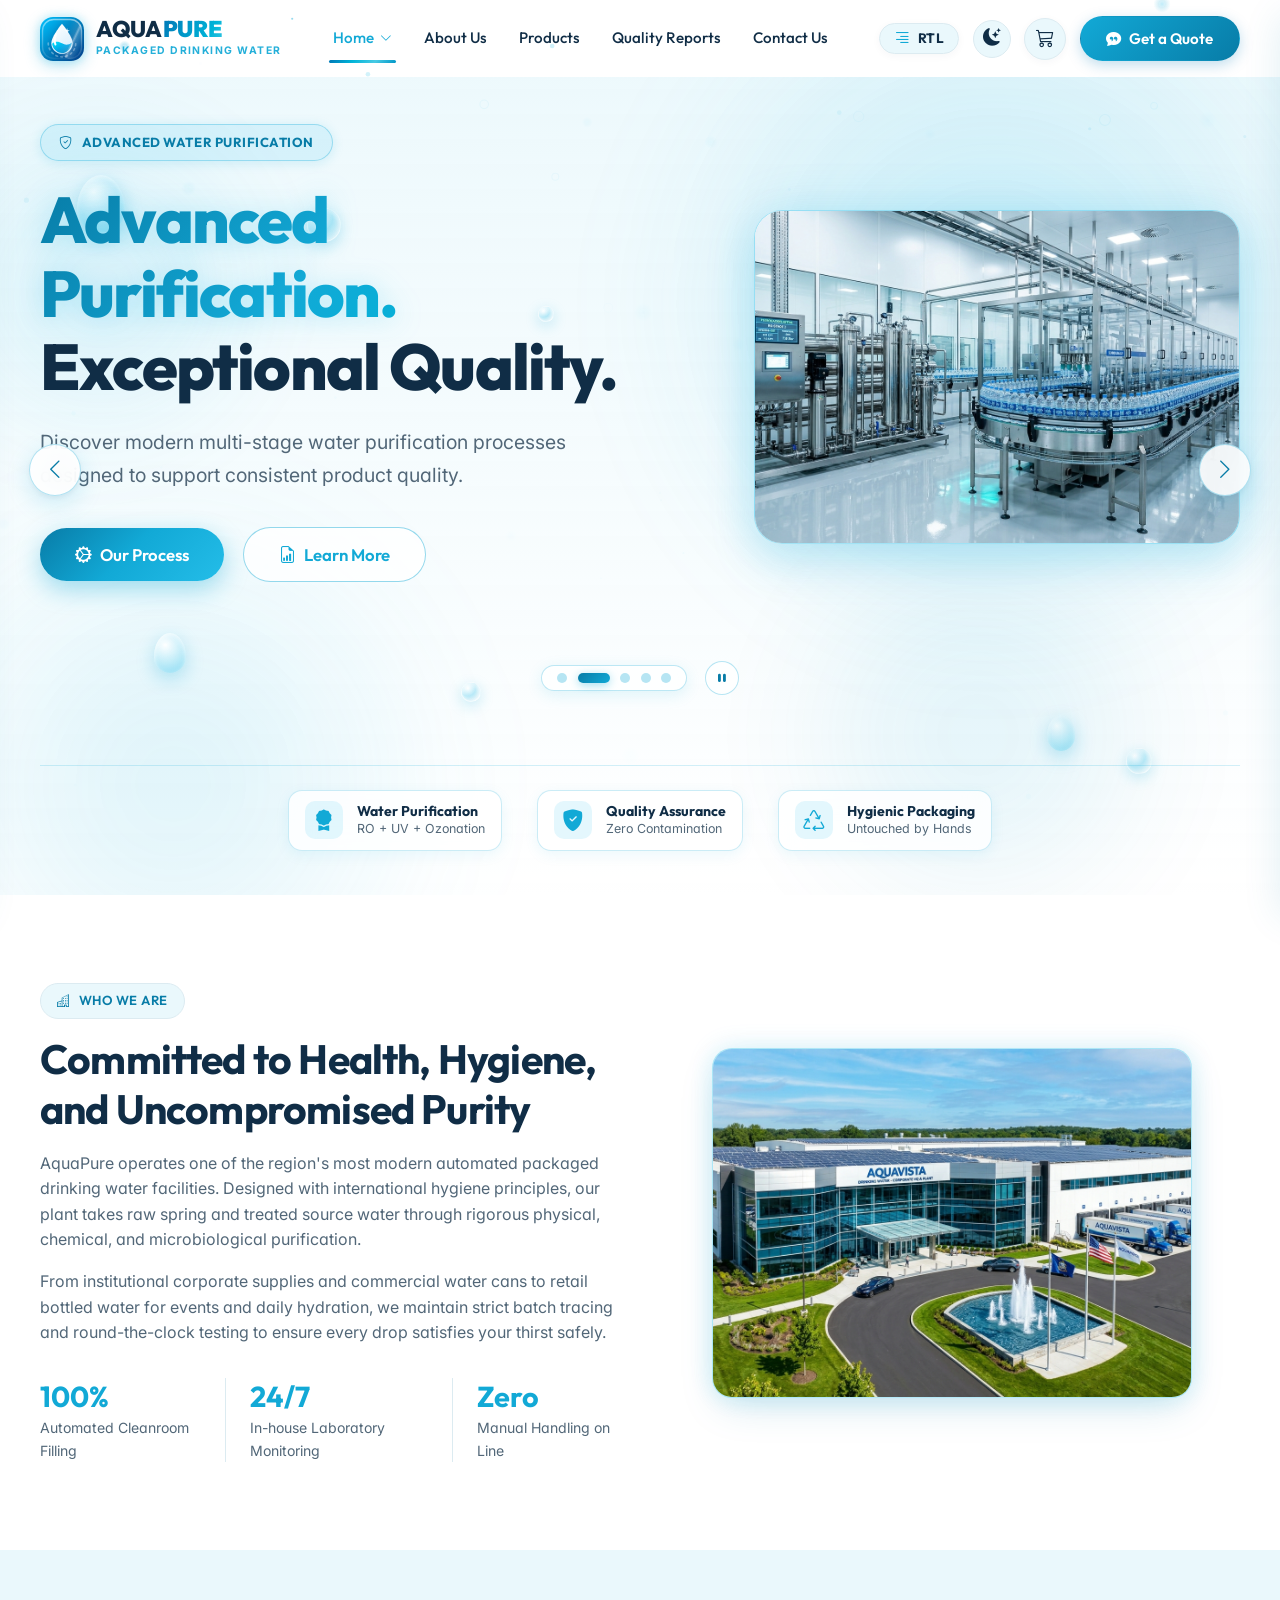
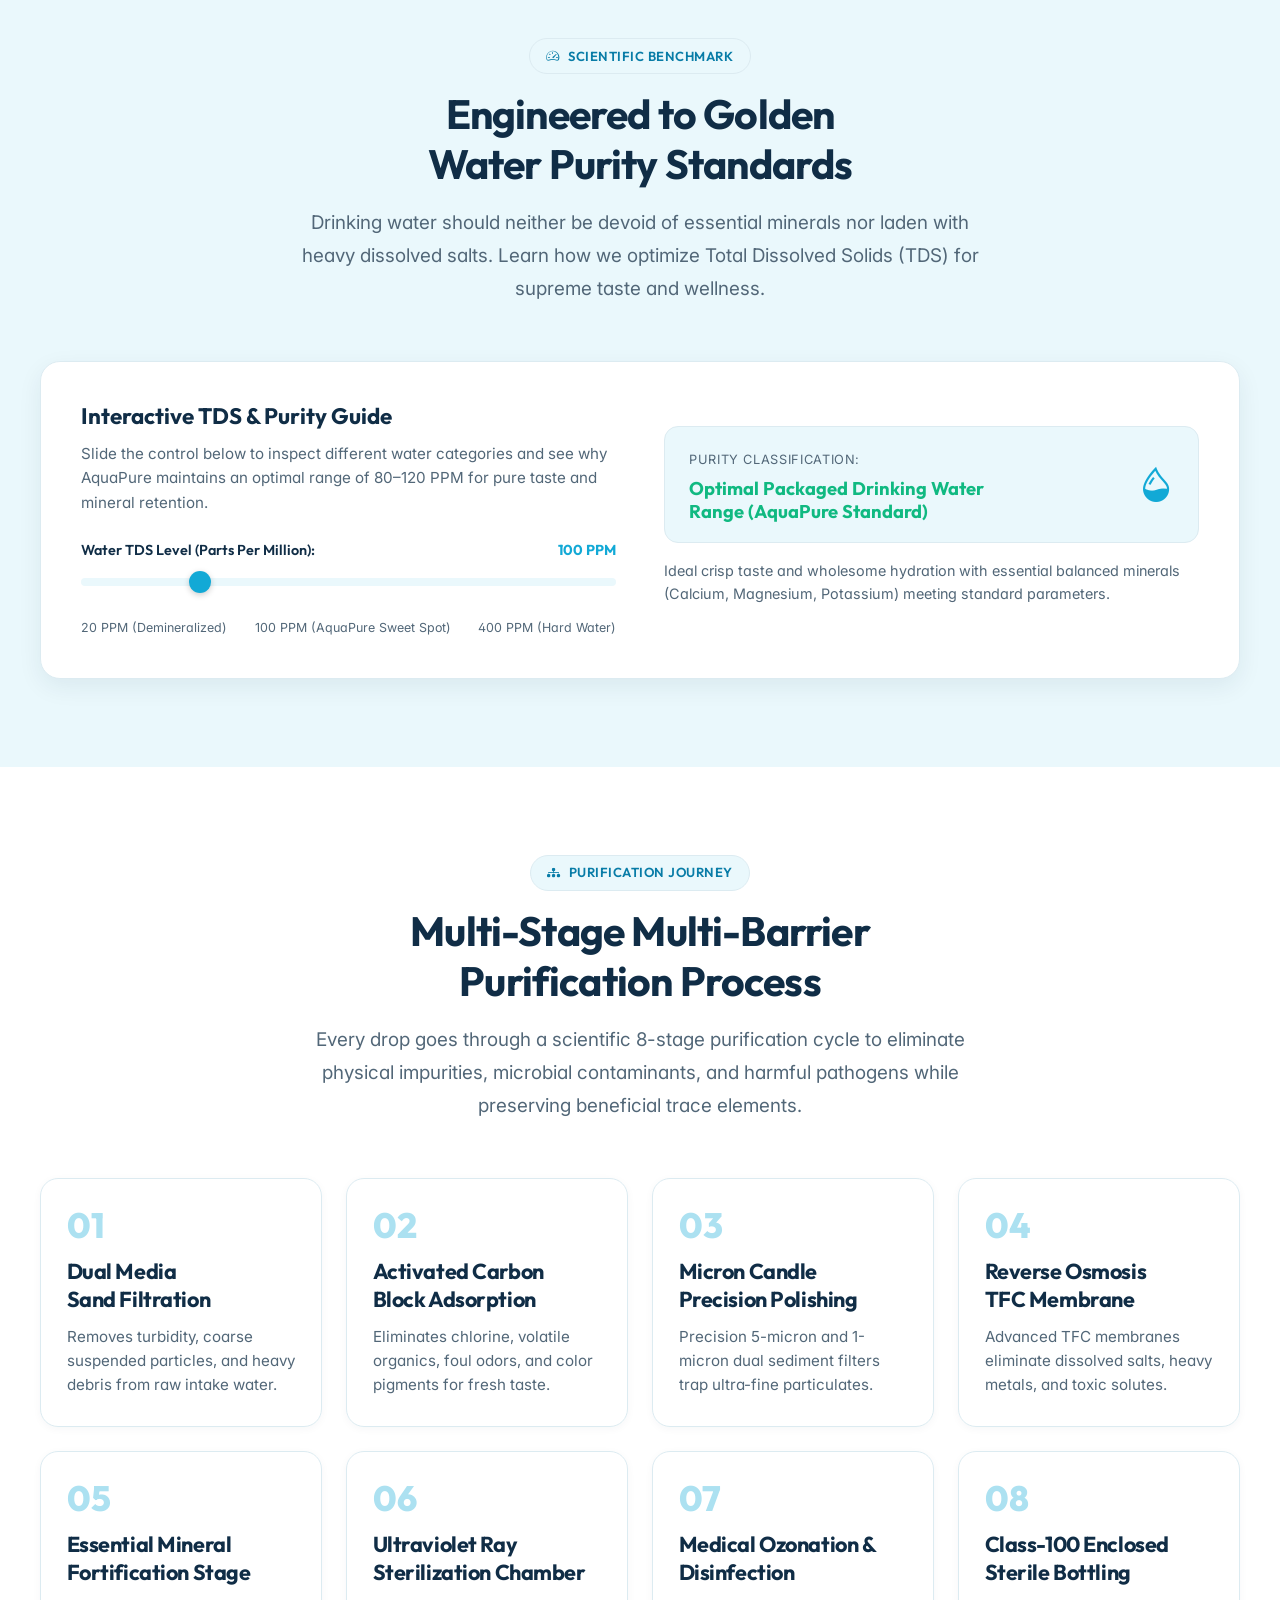
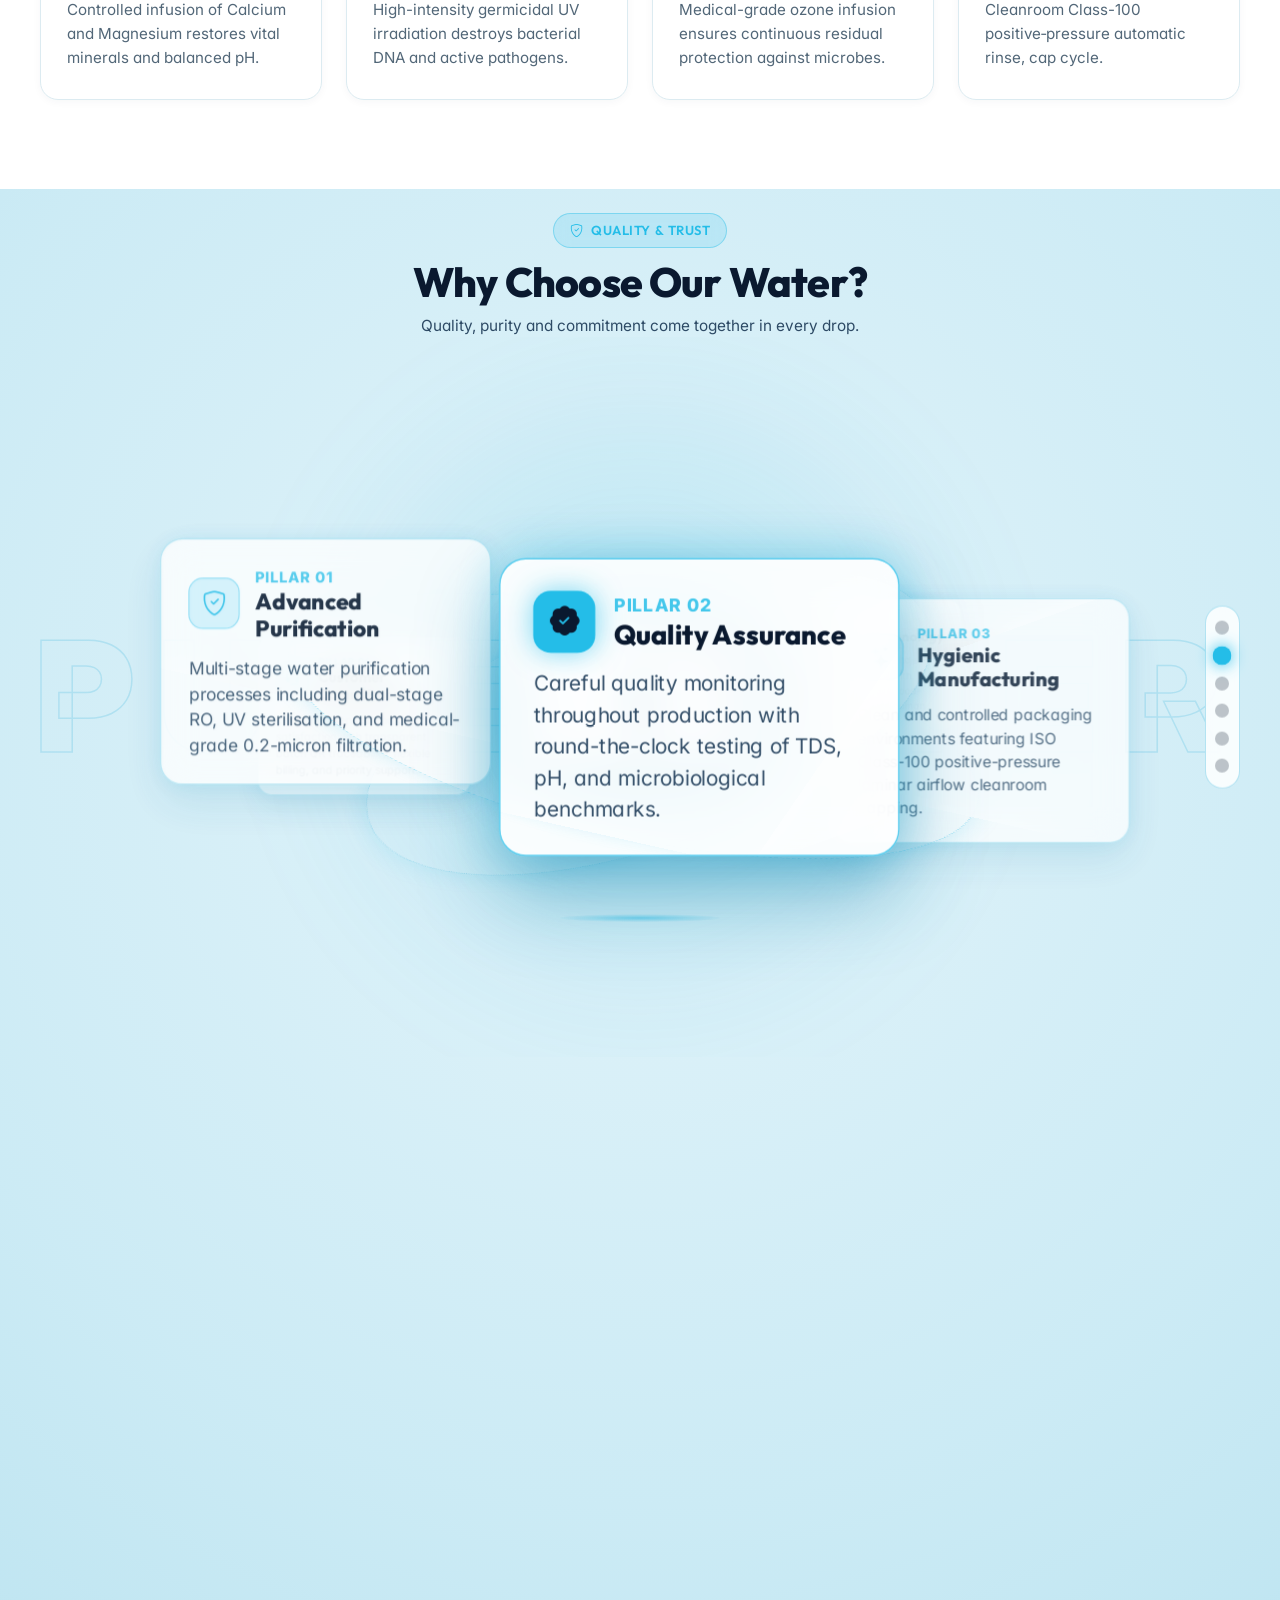
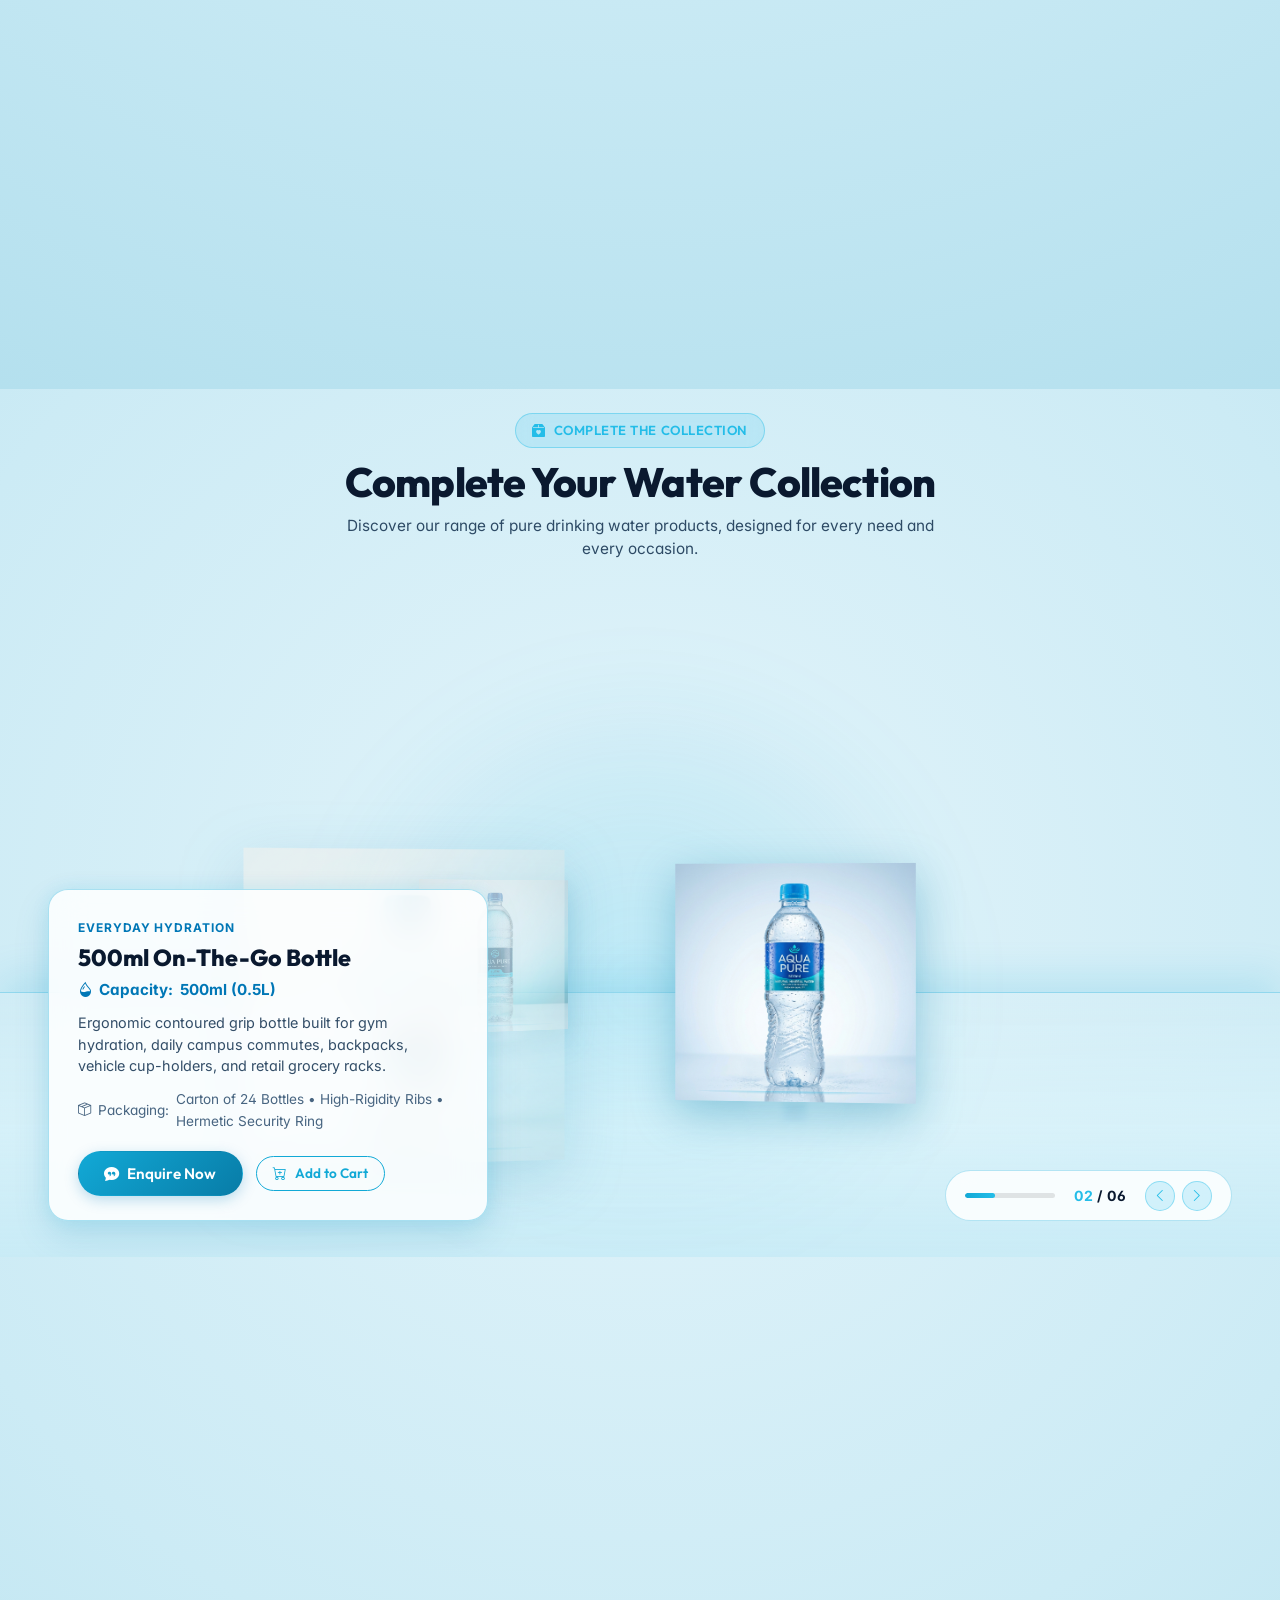
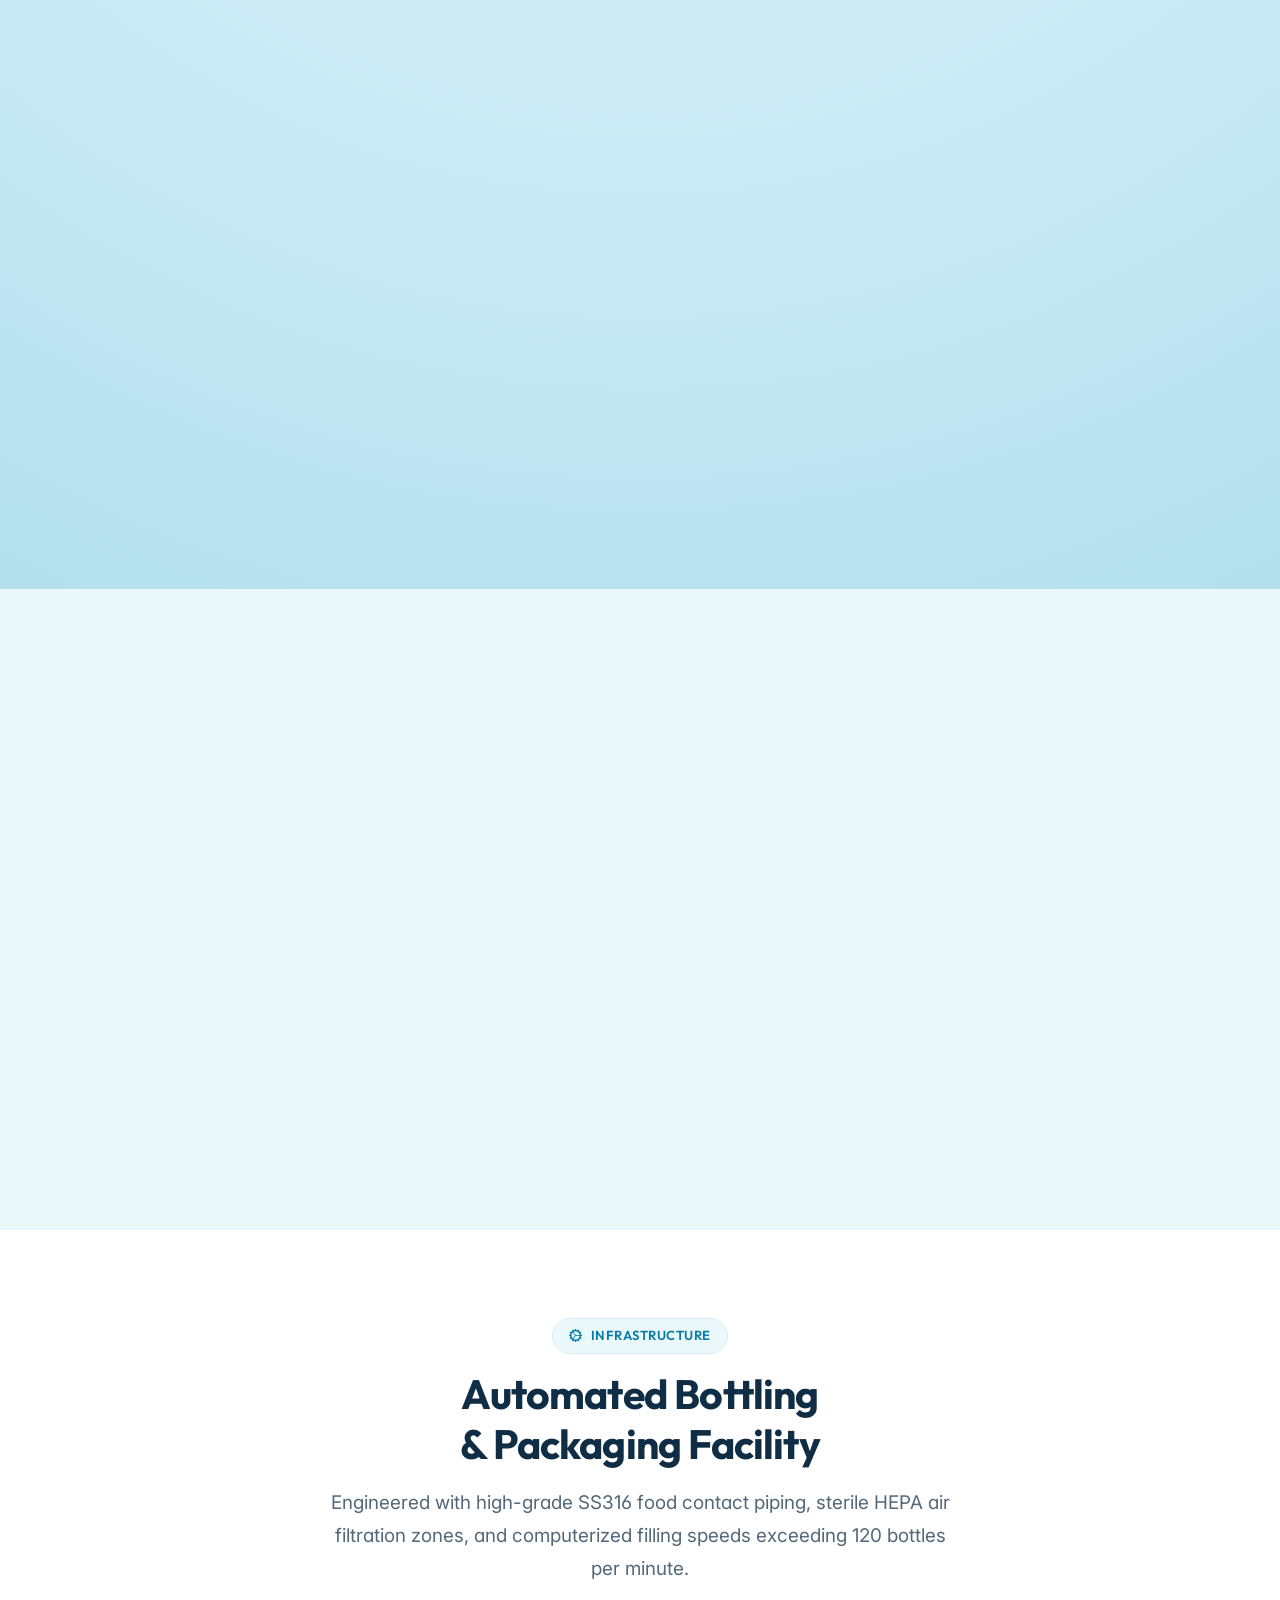
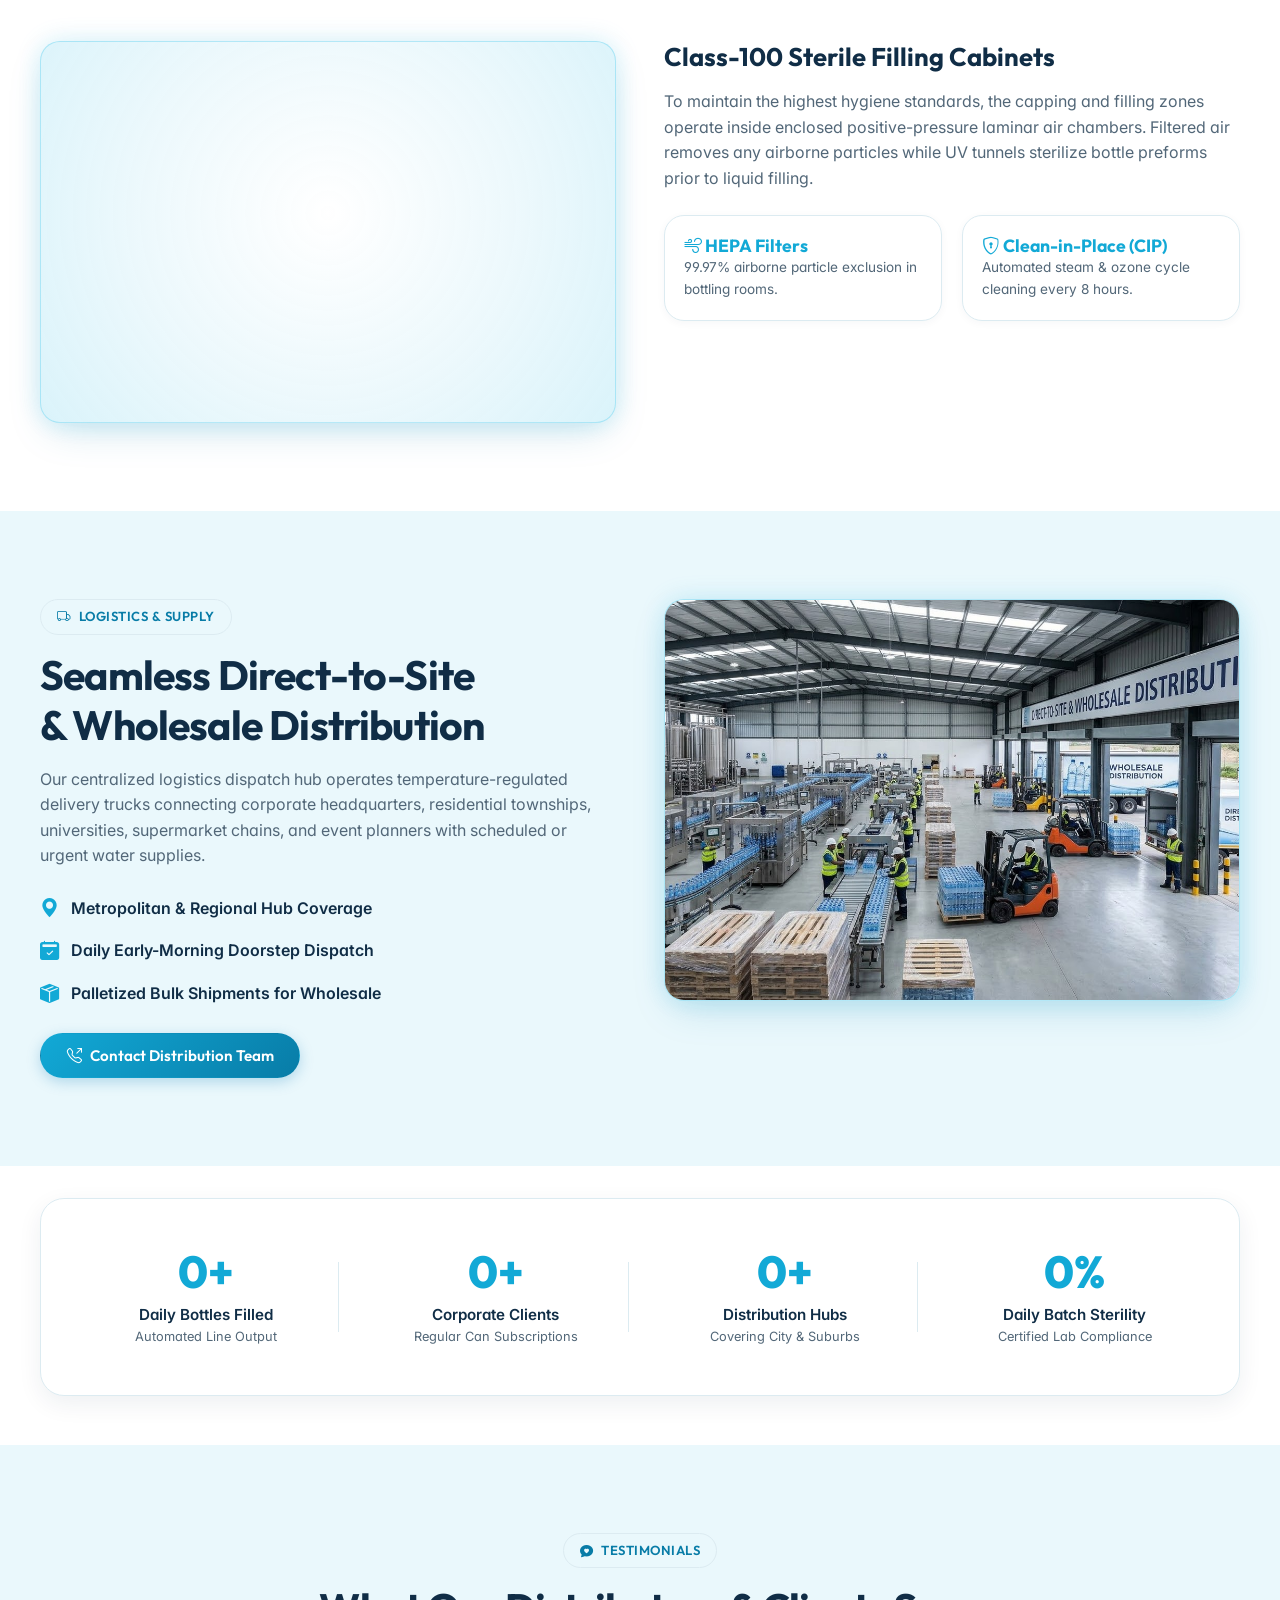
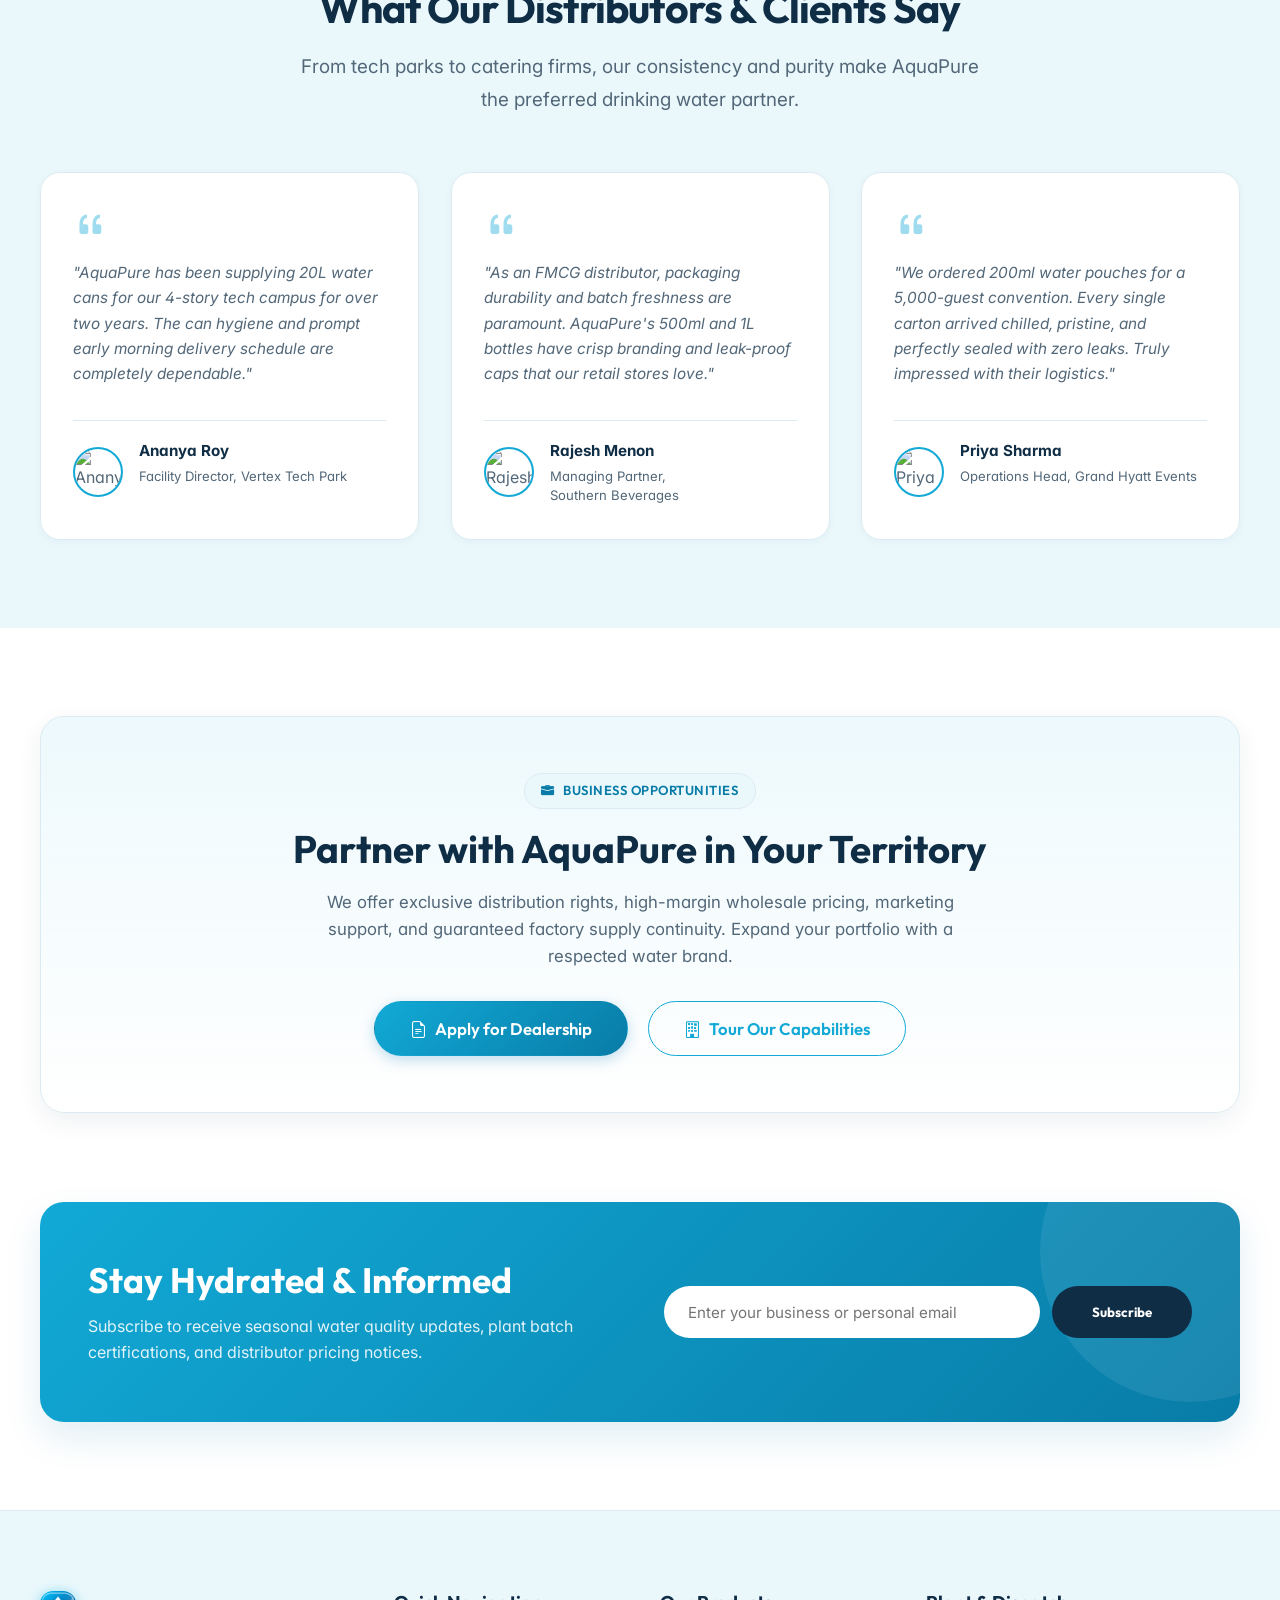
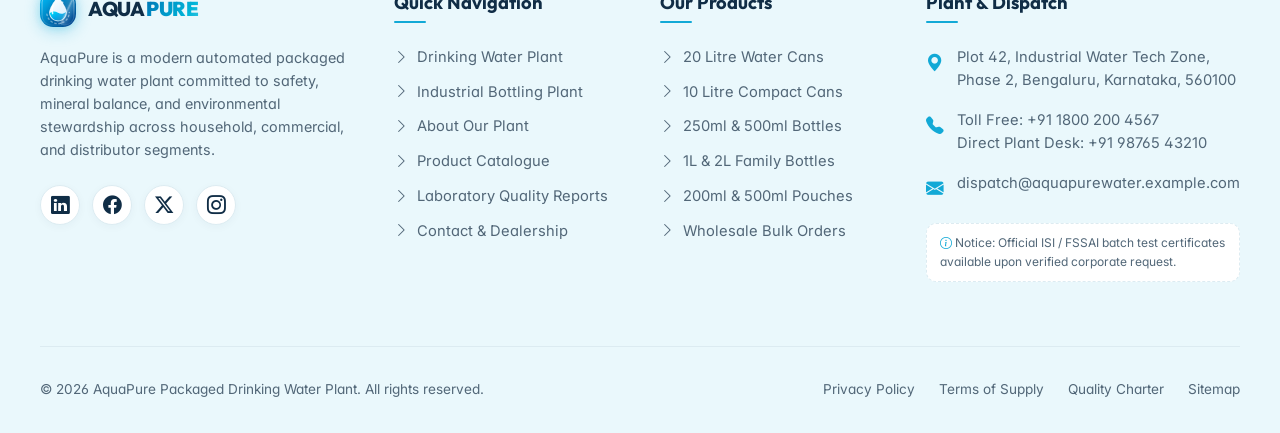
==== index.html @ 3aa9e53b "Initial commit - Packaged Drinking Water Plant" ====
<!DOCTYPE html>
<html lang="en" dir="ltr" data-theme="light">
<head>
  <!-- Character Encoding & Responsive Viewport -->
  <meta charset="UTF-8">
  <meta name="viewport" content="width=device-width, initial-scale=1.0">

  <!-- Primary Meta Tags -->
  <title>AquaPure | Premium Packaged Drinking Water Plant & Bottling Services</title>
  <meta name="title" content="AquaPure | Premium Packaged Drinking Water Plant & Bottling Services">
  <meta name="description" content="AquaPure is an ISO & BIS certified packaged drinking water plant providing pure, safe, and mineral-balanced drinking water in cans, bottles, and pouches.">
  <meta name="keywords" content="packaged drinking water plant, mineral water, 20L water can, bottled water, water pouch, RO UV water, water distributor">
  <meta name="author" content="AquaPure Packaged Drinking Water">
  <meta name="robots" content="index, follow, max-image-preview:large, max-snippet:-1, max-video-preview:-1">
  <meta name="theme-color" content="#0077b6">

  <!-- Canonical URL -->
  <link rel="canonical" href="https://www.aquapurewater.example.com/index.html">

  <!-- Favicon & Icons -->
  <link rel="icon" type="image/svg+xml" href="assets/images/logo-icon.svg">
  <link rel="apple-touch-icon" href="assets/images/logo-icon.svg">

  <!-- Resource Hints for Performance Optimization -->
  <link rel="preconnect" href="https://cdn.jsdelivr.net" crossorigin>
  <link rel="preconnect" href="https://images.unsplash.com" crossorigin>
  <link rel="dns-prefetch" href="https://cdn.jsdelivr.net">
  <link rel="dns-prefetch" href="https://images.unsplash.com">

  <!-- Open Graph / Facebook Protocol -->
  <meta property="og:type" content="website">
  <meta property="og:site_name" content="AquaPure">
  <meta property="og:locale" content="en_US">
  <meta property="og:url" content="https://www.aquapurewater.example.com/index.html">
  <meta property="og:title" content="AquaPure | Premium Packaged Drinking Water Plant">
  <meta property="og:description" content="Pure Water. Healthy Life. Advanced 8-stage purification, automated bottling, and commercial water distribution.">
  <meta property="og:image" content="https://images.unsplash.com/photo-1548839140-29a749e1bc4e?auto=format&fit=crop&w=1200&q=80&h=630&og=index">
  <meta property="og:image:width" content="1200">
  <meta property="og:image:height" content="630">
  <meta property="og:image:alt" content="AquaPure Packaged Drinking Water Plant and Cleanroom Bottling">

  <!-- Twitter Card Protocol -->
  <meta name="twitter:card" content="summary_large_image">
  <meta name="twitter:site" content="@AquaPureWater">
  <meta name="twitter:title" content="AquaPure | Premium Packaged Drinking Water Plant">
  <meta name="twitter:description" content="Pure Water. Healthy Life. Advanced 8-stage purification, automated bottling, and commercial water distribution.">
  <meta name="twitter:image" content="https://images.unsplash.com/photo-1548839140-29a749e1bc4e?auto=format&fit=crop&w=1200&q=80&h=630&og=index">
  <meta name="twitter:image:alt" content="AquaPure Packaged Drinking Water Plant and Cleanroom Bottling">

  <!-- Bootstrap Icons CDN -->
  <link rel="stylesheet" href="https://cdn.jsdelivr.net/npm/bootstrap-icons@1.11.3/font/bootstrap-icons.min.css">

    <!-- Google Fonts: Outfit & Plus Jakarta Sans -->
  <link rel="preconnect" href="https://fonts.googleapis.com">
  <link rel="preconnect" href="https://fonts.gstatic.com" crossorigin>
  <link rel="stylesheet" href="https://fonts.googleapis.com/css2?family=Inter:wght@400;500;600;700&family=Outfit:wght@400;500;600;700;800;900&family=Plus+Jakarta+Sans:wght@400;500;600;700;800&display=swap">

  <!-- Custom Stylesheets -->
  <link rel="stylesheet" href="assets/css/themes.css">
  <link rel="stylesheet" href="assets/css/style.css?v=4.7">
  <link rel="stylesheet" href="assets/css/typography.css">
  <link rel="stylesheet" href="assets/css/animations.css">
  <link rel="stylesheet" href="assets/css/hero-animations.css?v=2.5">
  <link rel="stylesheet" href="assets/css/hero-carousel.css?v=2.0">
  <link rel="stylesheet" href="assets/css/showcase-3d.css">
  <link rel="stylesheet" href="assets/css/responsive.css?v=3.5">
  <link rel="stylesheet" href="assets/css/background-particles.css">

  <!-- Schema.org JSON-LD Structured Data Graph -->
  <script type="application/ld+json">
  {
    "@context": "https://schema.org",
    "@graph": [
      {
        "@type": "WebSite",
        "@id": "https://www.aquapurewater.example.com/#website",
        "url": "https://www.aquapurewater.example.com/",
        "name": "AquaPure Packaged Drinking Water",
        "description": "Certified packaged drinking water processing and automated bottling plant.",
        "publisher": {
          "@id": "https://www.aquapurewater.example.com/#organization"
        }
      },
      {
        "@type": ["LocalBusiness", "Organization"],
        "@id": "https://www.aquapurewater.example.com/#organization",
        "name": "AquaPure Packaged Drinking Water Plant",
        "alternateName": "AquaPure",
        "url": "https://www.aquapurewater.example.com",
        "logo": "https://www.aquapurewater.example.com/assets/images/hero-pure-water-bottle.jpg",
        "image": "https://images.unsplash.com/photo-1548839140-29a749e1bc4e?auto=format&fit=crop&w=1200&q=80",
        "description": "Premium automated packaged drinking water processing and bottling plant delivering pure, mineral-balanced water.",
        "telephone": "+91-98765-43210",
        "email": "contact@aquapurewater.example.com",
        "priceRange": "$$",
        "address": {
          "@type": "PostalAddress",
          "streetAddress": "Plot 42, Industrial Water Tech Zone, Phase 2",
          "addressLocality": "Bengaluru",
          "addressRegion": "Karnataka",
          "postalCode": "560100",
          "addressCountry": "IN"
        },
        "geo": {
          "@type": "GeoCoordinates",
          "latitude": "12.8399",
          "longitude": "77.6770"
        },
        "openingHoursSpecification": [
          {
            "@type": "OpeningHoursSpecification",
            "dayOfWeek": ["Monday", "Tuesday", "Wednesday", "Thursday", "Friday", "Saturday"],
            "opens": "08:00",
            "closes": "20:00"
          }
        ],
        "hasOfferCatalog": {
          "@type": "OfferCatalog",
          "name": "Packaged Water Products",
          "itemListElement": [
            { "@type": "Offer", "itemOffered": { "@type": "Product", "name": "20L Commercial Water Can" } },
            { "@type": "Offer", "itemOffered": { "@type": "Product", "name": "10L Compact Water Can" } },
            { "@type": "Offer", "itemOffered": { "@type": "Product", "name": "1L Packaged Water Bottle" } },
            { "@type": "Offer", "itemOffered": { "@type": "Product", "name": "500ml Water Bottle" } },
            { "@type": "Offer", "itemOffered": { "@type": "Product", "name": "200ml Hygienic Water Pouch" } }
          ]
        }
      }
    ]
  }
  </script>
</head>
<body>
<!-- Accessible Skip Link -->
<a href="#mainContent" class="skip-to-content">Skip to main content</a>

  <!-- Premium Animated Water & Floating Dot Background Canvas -->
  <canvas id="bgParticlesCanvas" class="bg-particles-canvas" aria-hidden="true"></canvas>
<!-- Sticky Header & Navigation -->
<header class="site-header" id="siteHeader">
<div class="container navbar">
<!-- Brand Logo -->
<a href="index.html" class="brand-logo" aria-label="AquaPure Home">
<img src="assets/images/logo-icon.svg" alt="AquaPure Logo" class="brand-logo-emblem" width="44" height="44" decoding="async">
<div class="brand-text">
<span class="brand-name">AQUA<span>PURE</span></span>
<span class="brand-tagline">PACKAGED DRINKING WATER</span>
</div>
</a>
<!-- Desktop Navigation Menu -->
<nav aria-label="Primary Navigation">
<ul class="nav-menu">
<li class="nav-item dropdown">
            <a href="index.html" class="nav-link dropdown-toggle active" aria-haspopup="true" aria-expanded="false">
              Home <i class="bi bi-chevron-down"></i>
            </a>
            <ul class="dropdown-menu">
              <li>
                <a href="index.html" class="dropdown-item active">
                  <i class="bi bi-droplet-fill"></i> Drinking Water Plant
                </a>
              </li>
              <li>
                <a href="home-2.html" class="dropdown-item">
                  <i class="bi bi-building-gear"></i> Industrial Bottling Plant
                </a>
              </li>
            </ul>
          </li>
<li class="nav-item">
<a href="about.html" class="nav-link">About Us</a>
</li>
<li class="nav-item">
            <a href="products.html" class="nav-link">Products</a>
          </li>
<li class="nav-item">
<a href="quality-reports.html" class="nav-link">Quality Reports</a>
</li>
<li class="nav-item">
<a href="contact.html" class="nav-link">Contact Us</a>
</li>
</ul>
</nav>
<!-- Nav Controls: Theme, Language, Get a Quote -->
<div class="nav-actions">
<!-- RTL Direction Toggle Button -->
        <button type="button" class="rtl-toggle-btn" aria-label="Toggle Direction: Right to Left (RTL)" title="Right to Left (RTL)">
          <i class="bi bi-text-right dir-icon"></i>
          <span class="dir-label">RTL</span>
        </button>
<!-- Light / Dark Mode Toggle -->
        <button type="button" class="theme-toggle-btn" aria-label="Toggle Theme" title="Toggle Light/Dark Theme">
<i class="bi bi-moon-stars-fill"></i>
</button>

        <!-- Cart Button -->
        <button type="button" class="cart-btn" id="cartToggleBtn" aria-label="View Shopping Cart" title="Shopping Cart">
          <i class="bi bi-cart3"></i>
          <span class="cart-badge">0</span>
        </button>
<!-- Get a Quote Button -->
<button type="button" class="btn btn-primary" data-modal-open="#quoteModal">
<i class="bi bi-chat-quote-fill"></i> Get a Quote
</button>
<!-- Mobile Hamburger Toggle -->
<button type="button" class="mobile-nav-toggle" aria-label="Open Navigation Menu" aria-expanded="false">
<i class="bi bi-list"></i>
</button>
</div>
</div>
</header>
<!-- Mobile Navigation Drawer Overlay -->
<div class="mobile-drawer-overlay"></div>
<!-- Mobile Drawer -->
<aside class="mobile-drawer" aria-label="Mobile Navigation Drawer">
<div class="mobile-drawer-header">
<div class="brand-logo">
<img src="assets/images/logo-icon.svg" alt="AquaPure Logo" class="brand-logo-emblem" width="34" height="34" style="width:34px; height:34px;" decoding="async">
<span class="brand-name" style="font-size:1.15rem;">AQUA<span>PURE</span></span>
</div>
<button type="button" class="close-drawer-btn" aria-label="Close Navigation Menu">
<i class="bi bi-x-lg"></i>
</button>
</div>
<ul class="mobile-menu-list">
<li>
        <a href="#" class="mobile-nav-link mobile-submenu-toggle active">
          Home <i class="bi bi-chevron-down"></i>
        </a>
        <ul class="mobile-submenu open">
          <li class="mobile-submenu-item"><a href="index.html" class="active">Drinking Water Plant</a></li>
          <li class="mobile-submenu-item"><a href="home-2.html">Industrial Bottling Plant</a></li>
        </ul>
      </li>
<li><a href="about.html" class="mobile-nav-link">About Us</a></li>
<li><a href="products.html" class="mobile-nav-link">Products</a></li>
<li><a href="quality-reports.html" class="mobile-nav-link">Quality Reports</a></li>
<li><a href="contact.html" class="mobile-nav-link">Contact Us</a></li>
</ul>
<div class="mobile-drawer-footer">
<button type="button" class="btn btn-primary" data-modal-open="#quoteModal" style="width:100%;">
<i class="bi bi-chat-quote-fill"></i> Request Quote
</button>
<div style="font-size:0.85rem; color:var(--body-text); text-align:center;">
<i class="bi bi-telephone"></i> +91 1800 200 4567
</div>
</div>
</aside>
<!-- MAIN CONTENT -->
<main id="mainContent">
<!-- 1. Hero Section with Premium Auto-Rotating Carousel -->
<section class="hero-section hero-carousel-section" id="heroCarouselSection" aria-label="Featured Water Purification & Products Showcase" aria-roledescription="carousel">
  <!-- Water Droplets floating background -->
  <div class="hero-droplets-bg" aria-hidden="true">
    <div class="droplet droplet-1"></div>
    <div class="droplet droplet-2"></div>
    <div class="droplet droplet-3"></div>
    <div class="droplet droplet-4"></div>
  </div>


  <!-- Progress Bar Indicator Element (Kept in DOM for state, visually hidden) -->
  <div class="hero-carousel-progress" id="heroCarouselProgress" aria-hidden="true">
    <div class="hero-carousel-progress-bar" id="heroCarouselProgressBar"></div>
  </div>

  <!-- Carousel Viewport & Slides Track -->
  <div class="hero-carousel-viewport" id="heroCarouselViewport">

    <!-- SLIDE 1: PURE DRINKING WATER -->
    <article class="hero-slide is-active" data-slide-index="0" role="group" aria-roledescription="slide" aria-label="Slide 1 of 5: Pure Drinking Water">
      <div class="container hero-grid">
        <div class="hero-content">
          <div class="badge-pill">
            <i class="bi bi-droplet-fill"></i> 100% PURE &amp; HYGIENICALLY PROCESSED
          </div>
          <h1 class="hero-title">
            <span class="aqua-gradient">Pure Water.</span><br>
            Healthy Life.
          </h1>
          <p class="hero-description">
            Experience refreshing packaged drinking water with a commitment to purity, quality and customer satisfaction.
          </p>
          <div class="hero-actions">
            <a href="products.html" class="btn btn-primary btn-lg">
              <i class="bi bi-box-seam"></i> Explore Products
            </a>
            <a href="contact.html" class="btn btn-outline btn-lg">
              <i class="bi bi-truck"></i> Become a Distributor
            </a>
          </div>
        </div>
        <div class="hero-visual">
          <div class="hero-visual-card">
            <img src="assets/images/hero-pure-water-bottle.jpg" 
                 alt="Premium drinking water bottle with a beautiful crystal water splash" 
                 class="hero-img" 
                 width="600" 
                 height="440" 
                 loading="eager"
                 fetchpriority="high"
                 decoding="async">
          </div>
        </div>
      </div>
    </article>

    <!-- SLIDE 2: ADVANCED PURIFICATION -->
    <article class="hero-slide" data-slide-index="1" role="group" aria-roledescription="slide" aria-label="Slide 2 of 5: Advanced Purification" aria-hidden="true">
      <div class="container hero-grid">
        <div class="hero-content">
          <div class="badge-pill">
            <i class="bi bi-shield-check"></i> ADVANCED WATER PURIFICATION
          </div>
          <h2 class="hero-title">
            <span class="aqua-gradient">Advanced Purification.</span><br>
            Exceptional Quality.
          </h2>
          <p class="hero-description">
            Discover modern multi-stage water purification processes designed to support consistent product quality.
          </p>
          <div class="hero-actions">
            <a href="about.html" class="btn btn-primary btn-lg">
              <i class="bi bi-gear-wide-connected"></i> Our Process
            </a>
            <a href="quality-reports.html" class="btn btn-outline btn-lg">
              <i class="bi bi-file-earmark-bar-graph"></i> Learn More
            </a>
          </div>
        </div>
        <div class="hero-visual">
          <div class="hero-visual-card">
            <img src="assets/images/industrial-water-purification-plant.jpg" 
                 alt="Modern water purification equipment and high-pressure filtration systems" 
                 class="hero-img" 
                 width="600" 
                 height="440" 
                 loading="lazy"
                 decoding="async">
          </div>
        </div>
      </div>
    </article>

    <!-- SLIDE 3: PREMIUM WATER BOTTLES -->
    <article class="hero-slide" data-slide-index="2" role="group" aria-roledescription="slide" aria-label="Slide 3 of 5: Premium Water Bottles" aria-hidden="true">
      <div class="container hero-grid">
        <div class="hero-content">
          <div class="badge-pill">
            <i class="bi bi-stars"></i> REFRESHING IN EVERY DROP
          </div>
          <h2 class="hero-title">
            <span class="aqua-gradient">Pure Refreshment.</span><br>
            Wherever You Go.
          </h2>
          <p class="hero-description">
            Explore our packaged drinking water bottle options for everyday refreshment and convenience.
          </p>
          <div class="hero-actions">
            <a href="water-bottles.html" class="btn btn-primary btn-lg">
              <i class="bi bi-cup-straw"></i> View Bottles
            </a>
            <a href="contact.html" class="btn btn-outline btn-lg">
              <i class="bi bi-chat-dots-fill"></i> Enquire Now
            </a>
          </div>
        </div>
        <div class="hero-visual">
          <div class="hero-visual-card is-product">
            <img src="assets/images/pet-bottles-group.png" 
                 alt="Premium bottled drinking water photography with elegant lighting" 
                 class="hero-img hero-img-product" 
                 width="600" 
                 height="440" 
                 loading="lazy"
                 decoding="async">
          </div>
        </div>
      </div>
    </article>

    <!-- SLIDE 4: WATER CANS AND POUCHES -->
    <article class="hero-slide" data-slide-index="3" role="group" aria-roledescription="slide" aria-label="Slide 4 of 5: Water Cans and Pouches" aria-hidden="true">
      <div class="container hero-grid">
        <div class="hero-content">
          <div class="badge-pill">
            <i class="bi bi-boxes"></i> PACKAGING FOR EVERY NEED
          </div>
          <h2 class="hero-title">
            <span class="aqua-gradient">Convenient Water Solutions</span><br>
            for Everyone.
          </h2>
          <p class="hero-description">
            Discover our water cans and pouch packaging options for homes, businesses and bulk requirements.
          </p>
          <div class="hero-actions">
            <a href="water-cans.html" class="btn btn-primary btn-lg">
              <i class="bi bi-bucket"></i> Explore Water Cans
            </a>
            <a href="water-pouches.html" class="btn btn-outline btn-lg">
              <i class="bi bi-bag-check"></i> Explore Pouches
            </a>
          </div>
        </div>
        <div class="hero-visual">
          <div class="hero-visual-card is-product">
            <img src="assets/images/polycarbonate-20l-bubbletop.png" 
                 alt="Professional water cans and dispenser container product photography" 
                 class="hero-img hero-img-product" 
                 width="600" 
                 height="440" 
                 loading="lazy"
                 decoding="async">
          </div>
        </div>
      </div>
    </article>

    <!-- SLIDE 5: DISTRIBUTOR PARTNERSHIP -->
    <article class="hero-slide" data-slide-index="4" role="group" aria-roledescription="slide" aria-label="Slide 5 of 5: Distributor Partnership" aria-hidden="true">
      <div class="container hero-grid">
        <div class="hero-content">
          <div class="badge-pill">
            <i class="bi bi-graph-up-arrow"></i> GROW WITH US
          </div>
          <h2 class="hero-title">
            <span class="aqua-gradient">Let's Build</span><br>
            a Stronger Distribution Network.
          </h2>
          <p class="hero-description">
            Explore business opportunities and connect with our team for distribution and wholesale enquiries.
          </p>
          <div class="hero-actions">
            <a href="contact.html" class="btn btn-primary btn-lg">
              <i class="bi bi-person-plus-fill"></i> Become a Partner
            </a>
            <a href="contact.html" class="btn btn-outline btn-lg">
              <i class="bi bi-telephone-outbound"></i> Contact Us
            </a>
          </div>
        </div>
        <div class="hero-visual">
          <div class="hero-visual-card">
            <img src="assets/images/wholesale-distribution-hub.jpg" 
                 alt="Professional packaged drinking water distribution logistics and delivery facility" 
                 class="hero-img" 
                 width="600" 
                 height="440" 
                 loading="lazy"
                 decoding="async">
          </div>
        </div>
      </div>
    </article>

  </div>

  <!-- Arrow Controls (Previous / Next) -->
  <button type="button" class="hero-carousel-arrow hero-carousel-prev" id="heroCarouselPrevBtn" aria-label="Previous promotional slide">
    <i class="bi bi-chevron-left" aria-hidden="true"></i>
  </button>
  <button type="button" class="hero-carousel-arrow hero-carousel-next" id="heroCarouselNextBtn" aria-label="Next promotional slide">
    <i class="bi bi-chevron-right" aria-hidden="true"></i>
  </button>

  <!-- Carousel Pagination Controls (Dots + Play/Pause) -->
  <div class="hero-carousel-controls">
    <div class="hero-carousel-dots" role="tablist" aria-label="Carousel slide pagination">
      <button type="button" class="hero-carousel-dot is-active" role="tab" aria-selected="true" data-slide-index="0" aria-label="Go to Slide 1: Pure Drinking Water"><span class="dot-fill"></span></button>
      <button type="button" class="hero-carousel-dot" role="tab" aria-selected="false" data-slide-index="1" aria-label="Go to Slide 2: Advanced Purification"><span class="dot-fill"></span></button>
      <button type="button" class="hero-carousel-dot" role="tab" aria-selected="false" data-slide-index="2" aria-label="Go to Slide 3: Premium Water Bottles"><span class="dot-fill"></span></button>
      <button type="button" class="hero-carousel-dot" role="tab" aria-selected="false" data-slide-index="3" aria-label="Go to Slide 4: Water Cans and Pouches"><span class="dot-fill"></span></button>
      <button type="button" class="hero-carousel-dot" role="tab" aria-selected="false" data-slide-index="4" aria-label="Go to Slide 5: Distributor Partnership"><span class="dot-fill"></span></button>
    </div>
    <button type="button" class="hero-carousel-playpause" id="heroCarouselPlayPauseBtn" aria-label="Pause slide rotation" title="Pause automatic slide rotation">
      <i class="bi bi-pause-fill" aria-hidden="true"></i>
    </button>
  </div>

  <!-- Base Trust Badges Strip (Persistently visible across all slides) -->
  <div class="container hero-badges-container">
    <div class="hero-badges-row">
      <div class="hero-badge-item">
        <i class="bi bi-award-fill"></i>
        <div class="hero-badge-text">
          <strong>Water Purification</strong>
          <span>RO + UV + Ozonation</span>
        </div>
      </div>
      <div class="hero-badge-item">
        <i class="bi bi-shield-fill-check"></i>
        <div class="hero-badge-text">
          <strong>Quality Assurance</strong>
          <span>Zero Contamination</span>
        </div>
      </div>
      <div class="hero-badge-item">
        <i class="bi bi-recycle"></i>
        <div class="hero-badge-text">
          <strong>Hygienic Packaging</strong>
          <span>Untouched by Hands</span>
        </div>
      </div>
    </div>
  </div>
</section>
<!-- 2. Company Introduction Section -->
<section class="section" aria-label="Company Overview">
<div class="container">
<div class="grid-2">
<div class="reveal-left">
<div class="badge-pill">
<i class="bi bi-buildings"></i> Who We Are
</div>
<h2 class="section-title">Committed to Health, Hygiene, and Uncompromised Purity</h2>
<p>
AquaPure operates one of the region's most modern automated packaged drinking water facilities. Designed with international hygiene principles, our plant takes raw spring and treated source water through rigorous physical, chemical, and microbiological purification.
</p>
<p>
From institutional corporate supplies and commercial water cans to retail bottled water for events and daily hydration, we maintain strict batch tracing and round-the-clock testing to ensure every drop satisfies your thirst safely.
</p>
<div style="display:flex; gap:1.5rem; margin-top:2rem;">
<div>
<h4 style="color:var(--primary-blue); font-size:1.8rem; margin-bottom:0.2rem;">100%</h4>
<p style="font-size:0.88rem; margin:0;">Automated Cleanroom Filling</p>
</div>
<div style="width:1px; background:var(--border-color);"></div>
<div>
<h4 style="color:var(--primary-blue); font-size:1.8rem; margin-bottom:0.2rem;">24/7</h4>
<p style="font-size:0.88rem; margin:0;">In-house Laboratory Monitoring</p>
</div>
<div style="width:1px; background:var(--border-color);"></div>
<div>
<h4 style="color:var(--primary-blue); font-size:1.8rem; margin-bottom:0.2rem;">Zero</h4>
<p style="font-size:0.88rem; margin:0;">Manual Handling on Line</p>
</div>
</div>
</div>
<div class="reveal-right" style="display: flex; align-items: center; justify-content: center;">
<div class="img-glow-card" style="width: 100%; max-width: 480px; height: 350px;">
<img src="assets/images/modern-water-processing-facility.jpg" 
alt="AquaPure state-of-the-art modern automated packaged drinking water facility and headquarters" 
loading="lazy" 
style="width: 100%; height: 350px; object-fit: cover; object-position: center; display: block;" decoding="async">
</div>
</div>
</div>
</div>
</section>
<!-- 3. Water Purity Standards & TDS Interactive Widget -->
<section class="section section-secondary" aria-label="Water Purity Standards">
<div class="container">
<div class="section-title-wrap">
<div class="badge-pill">
<i class="bi bi-speedometer2"></i> Scientific Benchmark
</div>
<h2 class="section-title">Engineered to Golden Water Purity Standards</h2>
<p class="section-subtitle">
Drinking water should neither be devoid of essential minerals nor laden with heavy dissolved salts. Learn how we optimize Total Dissolved Solids (TDS) for supreme taste and wellness.
</p>
</div>
<div class="interactive-widget-box reveal-up">
<div class="grid-2">
<div>
<h3 style="font-size:1.4rem; margin-bottom:0.75rem;">Interactive TDS & Purity Guide</h3>
<p style="font-size:0.95rem; color:var(--body-text);">
Slide the control below to inspect different water categories and see why AquaPure maintains an optimal range of 80–120 PPM for pure taste and mineral retention.
</p>
<div class="calc-slider-wrap">
<label for="tdsRangeInput" class="form-label" style="display:flex; justify-content:space-between;">
<span>Water TDS Level (Parts Per Million):</span>
<span id="tdsDisplayVal" style="color:var(--primary-blue); font-weight:700;">100 PPM</span>
</label>
<input type="range" class="calc-slider" id="tdsRangeInput" min="20" max="400" value="100" step="5">
</div>
<div style="display:flex; justify-content:space-between; font-size:0.78rem; color:var(--body-text);">
<span>20 PPM (Demineralized)</span>
<span>100 PPM (AquaPure Sweet Spot)</span>
<span>400 PPM (Hard Water)</span>
</div>
</div>
<div>
<div class="tds-meter-display">
<div>
<span style="font-size:0.8rem; text-transform:uppercase; letter-spacing:0.05em; color:var(--body-text);">Purity Classification:</span>
<h4 id="tdsCategoryDisplay" style="font-size:1.15rem; margin-top:0.3rem; color:var(--color-success);">Optimal Packaged Drinking Water</h4>
</div>
<div class="tds-val-highlight"><i class="bi bi-droplet-half"></i></div>
</div>
<p id="tdsDescription" style="font-size:0.9rem; color:var(--body-text); margin-top:1rem; line-height:1.6;">
Ideal crisp taste and wholesome hydration with essential balanced minerals (Calcium, Magnesium, Potassium) meeting standard parameters.
</p>
</div>
</div>
</div>
</div>
</section>
<!-- 4. Water Purification Process (Multi-Barrier) -->
<section class="section" aria-label="Purification Process">
<div class="container">
<div class="section-title-wrap">
<div class="badge-pill">
<i class="bi bi-diagram-3-fill"></i> Purification Journey
</div>
<h2 class="section-title">Multi-Stage Multi-Barrier Purification Process</h2>
<p class="section-subtitle">
Every drop goes through a scientific 8-stage purification cycle to eliminate physical impurities, microbial contaminants, and harmful pathogens while preserving beneficial trace elements.
</p>
</div>
<div class="process-grid">
<div class="process-card reveal-up">
<div class="process-number">01</div>
<h4>Dual Media<br>Sand Filtration</h4>
<p>Removes turbidity, coarse suspended particles, and heavy debris from raw intake water.</p>
</div>
<div class="process-card reveal-up">
<div class="process-number">02</div>
<h4>Activated Carbon<br>Block Adsorption</h4>
<p>Eliminates chlorine, volatile organics, foul odors, and color pigments for fresh taste.</p>
</div>
<div class="process-card reveal-up">
<div class="process-number">03</div>
<h4>Micron Candle<br>Precision Polishing</h4>
<p>Precision 5-micron and 1-micron dual sediment filters trap ultra-fine particulates.</p>
</div>
<div class="process-card reveal-up">
<div class="process-number">04</div>
<h4>Reverse Osmosis<br>TFC Membrane</h4>
<p>Advanced TFC membranes eliminate dissolved salts, heavy metals, and toxic solutes.</p>
</div>
<div class="process-card reveal-up">
<div class="process-number">05</div>
<h4>Essential Mineral<br>Fortification Stage</h4>
<p>Controlled infusion of Calcium and Magnesium restores vital minerals and balanced pH.</p>
</div>
<div class="process-card reveal-up">
<div class="process-number">06</div>
<h4>Ultraviolet Ray<br>Sterilization Chamber</h4>
<p>High-intensity germicidal UV irradiation destroys bacterial DNA and active pathogens.</p>
</div>
<div class="process-card reveal-up">
<div class="process-number">07</div>
<h4>Medical Ozonation &amp;<br>Disinfection</h4>
<p>Medical-grade ozone infusion ensures continuous residual protection against microbes.</p>
</div>
<div class="process-card reveal-up">
<div class="process-number">08</div>
<h4>Class-100 Enclosed<br>Sterile Bottling</h4>
<p>Cleanroom Class-100 positive&#8209;pressure automatic rinse,  cap cycle.</p>
</div>
</div>
</div>
</section>
<!-- 5. Why Choose Our Water? - 3D Interactive Orbital Experience -->
<section class="section-orbit-3d" id="whyChoose3D" aria-label="Why Choose Our Water">
  <div class="orbit-3d-sticky-container">
    <div class="orbit-3d-sticky-track">
      <!-- Section Header -->
      <div class="container orbit-header">
        <div class="badge-pill">
          <i class="bi bi-shield-check"></i> Quality &amp; Trust
        </div>
        <h2 class="section-title">Why Choose Our Water?</h2>
        <p class="section-subtitle">
          Quality, purity and commitment come together in every drop.
        </p>
      </div>

      <!-- 3D Orbit Stage -->
      <div class="orbit-3d-stage" id="orbitStage">
        <!-- Giant Faint Outlined Background Typography -->
        <div class="orbit-bg-watermark" aria-hidden="true">PURE WATER</div>

        <!-- Ambient Lighting & Particles -->
        <div class="orbit-ambient-glow"></div>
        <div class="orbit-particle-field" id="orbitParticles"></div>

        <!-- 3D World containing Center Bottle, 2 Orbiting Rings & 6 Benefit Cards -->
        <div class="orbit-3d-world" id="orbit3DWorld">
          <!-- 3D Rotating Rings -->
          <div class="orbit-ring ring-1"></div>
          <div class="orbit-ring ring-2"></div>

          <!-- Central 3D Floating Water Bottle -->
          <div class="orbit-center-object">
            <div class="orbit-bottle-glow"></div>
            <img src="assets/images/hero-pure-water-bottle.jpg" alt="Pure Packaged Drinking Water Bottle" class="orbit-center-bottle" loading="lazy" decoding="async">
            <div class="orbit-bottle-reflection"></div>
          </div>
        </div>

        <!-- 6 Progress Navigation Dots on Side -->
        <div class="orbit-nav-dots" id="orbitNavDots" role="tablist" aria-label="Why Choose Us Pillars"></div>
      </div>
    </div>
  </div>
</section>

<!-- 6. Complete Your Water Collection - 3D Zigzag Camera Showcase -->
<section class="section-showcase-3d" id="productShowcase3D" aria-label="Complete Your Water Collection">
  <div class="showcase-3d-sticky-container">
    <div class="showcase-3d-sticky-track">
      <!-- Section Header -->
      <div class="container showcase-header">
        <div class="badge-pill">
          <i class="bi bi-box2-heart-fill"></i> Complete the Collection
        </div>
        <h2 class="section-title">Complete Your Water Collection</h2>
        <p class="section-subtitle">
          Discover our range of pure drinking water products, designed for every need and every occasion.
        </p>
      </div>

      <!-- 3D Stage / Viewport -->
      <div class="showcase-3d-stage">
        <!-- Ambient Spotlight & Reflective Floor -->
        <div class="showcase-ambient-spotlight"></div>
        <div class="showcase-reflective-floor"></div>
        <div class="showcase-particles" id="showcaseParticles"></div>

        <!-- 3D Camera & World with Perspective -->
        <div class="showcase-3d-world" id="showcase3DWorld"></div>

        <!-- Dynamic Product Information Glass Panel -->
        <div class="showcase-info-panel" id="showcaseInfoPanel">
          <div class="showcase-info-badge" id="showcaseInfoBadge">Bottle Collection</div>
          <h3 class="showcase-info-title" id="showcaseInfoTitle">250ml Mini Event Bottle</h3>
          <div class="showcase-info-capacity" id="showcaseInfoCapacity"><i class="bi bi-droplet-half"></i> Capacity: <span>250ml</span></div>
          <p class="showcase-info-desc" id="showcaseInfoDesc">Pocket-sized crystal clear refreshment tailored for corporate board meetings, wedding banquets, and aviation catering with zero water wastage.</p>
          <div class="showcase-info-packaging" id="showcaseInfoPackaging"><i class="bi bi-box-seam"></i> Packaging: <span>Carton of 48 Bottles • 28mm Short Cap</span></div>
          <div class="showcase-info-actions">
            <button type="button" class="btn btn-primary" data-modal-open="#quoteModal" id="showcaseEnquireBtn">
              <i class="bi bi-chat-quote-fill"></i> Enquire Now
            </button>
            <button type="button" class="btn btn-outline btn-sm btn-add-cart" id="showcaseAddCartBtn" data-id="bottle-250ml" data-name="250ml Mini Event Bottle" data-price="240" data-unit="Carton" data-img="assets/images/bottle-250ml-mini.jpg">
              <i class="bi bi-cart-plus"></i> Add to Cart
            </button>
          </div>
        </div>

        <!-- Progress Stepper / Nav on Right -->
        <div class="showcase-progress-wrap">
          <div class="showcase-progress-bar"><div class="showcase-progress-fill" id="showcaseProgressFill"></div></div>
          <div class="showcase-stepper">
            <span id="showcaseCurrentIdx">01</span> / <span>06</span>
          </div>
          <div class="showcase-nav-arrows">
            <button type="button" class="showcase-arrow prev" id="showcasePrevBtn" aria-label="Previous Product"><i class="bi bi-chevron-left"></i></button>
            <button type="button" class="showcase-arrow next" id="showcaseNextBtn" aria-label="Next Product"><i class="bi bi-chevron-right"></i></button>
          </div>
        </div>
      </div>
    </div>
  </div>
</section>
<!-- 7. Quality Assurance & Lab Section -->
<section class="section section-secondary" aria-label="Quality Assurance">
<div class="container">
<div class="grid-2">
<div class="reveal-left">
<div class="badge-pill">
<i class="bi bi-search"></i> Quality Assurance
</div>
<h2 class="section-title">Rigorous Testing at Every Processing Checkpoint</h2>
<p>
Our internal analytical and microbiological laboratory monitors each production stage. Every single batch is logged, tested against turbidity, residual ozone, mineral conductivity, and bacterial cultures before dispatch approval.
</p>
<ul style="list-style:none; padding:0; margin-bottom:2rem; display:flex; flex-direction:column; gap:0.8rem;">
<li style="display:flex; align-items:center; gap:0.6rem; color:var(--heading); font-weight:500;">
<i class="bi bi-check-circle-fill" style="color:var(--color-success);"></i> 
Continuous Online In-Line TDS & pH Sensors
</li>
<li style="display:flex; align-items:center; gap:0.6rem; color:var(--heading); font-weight:500;">
<i class="bi bi-check-circle-fill" style="color:var(--color-success);"></i> 
Microbial Incubation & Membrane Filter Testing
</li>
<li style="display:flex; align-items:center; gap:0.6rem; color:var(--heading); font-weight:500;">
<i class="bi bi-check-circle-fill" style="color:var(--color-success);"></i> 
Hermetic Torque & Drop Testing for All Caps
</li>
</ul>
<a href="quality-reports.html" class="btn btn-outline">
<i class="bi bi-file-earmark-bar-graph"></i> View Quality Reports
</a>
</div>
<div class="reveal-right">
<div class="img-glow-card">
<img src="https://images.unsplash.com/photo-1532187863486-abf9dbad1b69?auto=format&fit=crop&w=800&q=80" 
alt="Analytical laboratory testing water purity with scientific precision equipment" 
loading="lazy" 
style="width:100%; height:420px; object-fit:cover;" decoding="async">
</div>
</div>
</div>
</div>
</section>
<!-- 8. Manufacturing Facility Strip -->
<section class="section" aria-label="Manufacturing Infrastructure">
<div class="container">
<div class="section-title-wrap">
<div class="badge-pill">
<i class="bi bi-gear-wide-connected"></i> Infrastructure
</div>
<h2 class="section-title">Automated Bottling & Packaging Facility</h2>
<p class="section-subtitle">
Engineered with high-grade SS316 food contact piping, sterile HEPA air filtration zones, and computerized filling speeds exceeding 120 bottles per minute.
</p>
</div>
<div class="grid-2">
<div class="reveal-left">
<div class="img-glow-card">
<img src="assets/images/class-100-cleanroom-capping.jpg" 
alt="ISO Class-100 positive-pressure sterile cleanroom capping and bottling cabinet" 
loading="lazy" 
style="width:100%; height:380px; object-fit:cover; object-position:center;" decoding="async">
</div>
</div>
<div class="reveal-right">
<h3 style="font-size:1.6rem; margin-bottom:1rem;">Class-100 Sterile Filling Cabinets</h3>
<p>
To maintain the highest hygiene standards, the capping and filling zones operate inside enclosed positive-pressure laminar air chambers. Filtered air removes any airborne particles while UV tunnels sterilize bottle preforms prior to liquid filling.
</p>
<div style="margin-top:1.5rem; display:grid; grid-template-columns:1fr 1fr; gap:1.2rem;">
<div class="card" style="padding:1.2rem;">
<h4 style="font-size:1.1rem; color:var(--primary-blue);"><i class="bi bi-wind"></i> HEPA Filters</h4>
<p style="font-size:0.85rem; margin:0;">99.97% airborne particle exclusion in bottling rooms.</p>
</div>
<div class="card" style="padding:1.2rem;">
<h4 style="font-size:1.1rem; color:var(--primary-blue);"><i class="bi bi-shield-lock"></i> Clean-in-Place (CIP)</h4>
<p style="font-size:0.85rem; margin:0;">Automated steam & ozone cycle cleaning every 8 hours.</p>
</div>
</div>
</div>
</div>
</div>
</section>
<!-- 9. Distribution Network & Logistics -->
<section class="section section-secondary" aria-label="Distribution Network">
<div class="container">
<div class="grid-2">
<div class="reveal-left">
<div class="badge-pill">
<i class="bi bi-truck"></i> Logistics & Supply
</div>
<h2 class="section-title">Seamless Direct-to-Site & Wholesale Distribution</h2>
<p>
Our centralized logistics dispatch hub operates temperature-regulated delivery trucks connecting corporate headquarters, residential townships, universities, supermarket chains, and event planners with scheduled or urgent water supplies.
</p>
<div style="margin-block:1.5rem; display:flex; flex-direction:column; gap:0.75rem;">
<div style="display:flex; align-items:center; gap:0.75rem;">
<i class="bi bi-geo-alt-fill" style="color:var(--primary-blue); font-size:1.2rem;"></i>
<span style="color:var(--heading); font-weight:600;">Metropolitan & Regional Hub Coverage</span>
</div>
<div style="display:flex; align-items:center; gap:0.75rem;">
<i class="bi bi-calendar2-check-fill" style="color:var(--primary-blue); font-size:1.2rem;"></i>
<span style="color:var(--heading); font-weight:600;">Daily Early-Morning Doorstep Dispatch</span>
</div>
<div style="display:flex; align-items:center; gap:0.75rem;">
<i class="bi bi-box-seam-fill" style="color:var(--primary-blue); font-size:1.2rem;"></i>
<span style="color:var(--heading); font-weight:600;">Palletized Bulk Shipments for Wholesale</span>
</div>
</div>
<a href="contact.html" class="btn btn-primary">
<i class="bi bi-telephone-outbound"></i> Contact Distribution Team
</a>
</div>
<div class="reveal-right">
<div class="img-glow-card">
<img src="assets/images/Seamless Direct-to-Site & Wholesale Distribution.jpeg" 
alt="Dedicated water delivery dispatch fleet and commercial warehouse hub" 
loading="lazy" 
style="width:100%; height:400px; object-fit:cover;" decoding="async">
</div>
</div>
</div>
</div>
</section>
<!-- 10. Verified Company Stats Strip -->
<section class="section" aria-label="Company Statistics" style="padding-top:2rem; padding-bottom:3rem;">
<div class="container">
<div class="stats-strip reveal-up">
<div class="stat-item">
<div class="stat-number" data-count="50000" data-suffix="+">0+</div>
<div class="stat-label">Daily Bottles Filled</div>
<div class="stat-sublabel">Automated Line Output</div>
</div>
<div class="stat-item">
<div class="stat-number" data-count="1200" data-suffix="+">0+</div>
<div class="stat-label">Corporate Clients</div>
<div class="stat-sublabel">Regular Can Subscriptions</div>
</div>
<div class="stat-item">
<div class="stat-number" data-count="18" data-suffix="+">0+</div>
<div class="stat-label">Distribution Hubs</div>
<div class="stat-sublabel">Covering City & Suburbs</div>
</div>
<div class="stat-item">
<div class="stat-number" data-count="100" data-suffix="%">0%</div>
<div class="stat-label">Daily Batch Sterility</div>
<div class="stat-sublabel">Certified Lab Compliance</div>
</div>
</div>
</div>
</section>
<!-- 11. Customer Testimonials -->
<section class="section section-secondary" aria-label="Client Testimonials">
<div class="container">
<div class="section-title-wrap">
<div class="badge-pill">
<i class="bi bi-chat-heart-fill"></i> Testimonials
</div>
<h2 class="section-title">What Our Distributors & Clients Say</h2>
<p class="section-subtitle">
From tech parks to catering firms, our consistency and purity make AquaPure the preferred drinking water partner.
</p>
</div>
<div class="grid-3">
<div class="testimonial-card reveal-up">
<i class="bi bi-quote quote-icon"></i>
<p class="testimonial-text">
"AquaPure has been supplying 20L water cans for our 4-story tech campus for over two years. The can hygiene and prompt early morning delivery schedule are completely dependable."
</p>
<div class="testimonial-author">
<img src="https://images.unsplash.com/photo-1534528741775-53994a69daeb?auto=format&fit=crop&w=200&q=80" 
alt="Ananya Roy - Facility Director" 
class="author-avatar" 
loading="lazy" decoding="async">
<div class="author-info">
<strong>Ananya Roy</strong>
<span>Facility Director, Vertex Tech Park</span>
</div>
</div>
</div>
<div class="testimonial-card reveal-up">
<i class="bi bi-quote quote-icon"></i>
<p class="testimonial-text">
"As an FMCG distributor, packaging durability and batch freshness are paramount. AquaPure's 500ml and 1L bottles have crisp branding and leak-proof caps that our retail stores love."
</p>
<div class="testimonial-author">
<img src="https://images.unsplash.com/photo-1507003211169-0a1dd7228f2d?auto=format&fit=crop&w=200&q=80" 
alt="Rajesh Menon - Wholesale Beverage Distributor" 
class="author-avatar" 
loading="lazy" decoding="async">
<div class="author-info">
<strong>Rajesh Menon</strong>
<span>Managing Partner, Southern Beverages</span>
</div>
</div>
</div>
<div class="testimonial-card reveal-up">
<i class="bi bi-quote quote-icon"></i>
<p class="testimonial-text">
"We ordered 200ml water pouches for a 5,000-guest convention. Every single carton arrived chilled, pristine, and perfectly sealed with zero leaks. Truly impressed with their logistics."
</p>
<div class="testimonial-author">
<img src="https://images.unsplash.com/photo-1573496359142-b8d87734a5a2?auto=format&fit=crop&w=200&q=80" 
alt="Priya Sharma - Senior Event Curator" 
class="author-avatar" 
loading="lazy" decoding="async">
<div class="author-info">
<strong>Priya Sharma</strong>
<span>Operations Head, Grand Hyatt Events</span>
</div>
</div>
</div>
</div>
</div>
</section>
<!-- 12. Distributor Enquiry CTA Banner -->
<section class="section" aria-label="Distributor Partnership Call to Action">
<div class="container">
<div style="background:var(--hero-gradient); border:1px solid var(--border-color); border-radius:24px; padding:3.5rem 2.5rem; text-align:center; box-shadow:var(--shadow-md);" class="reveal-up">
<div class="badge-pill" style="margin-bottom:1rem;">
<i class="bi bi-briefcase-fill"></i> Business Opportunities
</div>
<h2 style="font-size:2.4rem; margin-bottom:1rem; color:var(--heading);">Partner with AquaPure in Your Territory</h2>
<p style="max-width:680px; margin-inline:auto; margin-bottom:2rem; color:var(--body-text); font-size:1.05rem;">
We offer exclusive distribution rights, high-margin wholesale pricing, marketing support, and guaranteed factory supply continuity. Expand your portfolio with a respected water brand.
</p>
<div style="display:flex; justify-content:center; gap:1.2rem; flex-wrap:wrap;">
<a href="contact.html#distributorForm" class="btn btn-primary btn-lg">
<i class="bi bi-file-earmark-text"></i> Apply for Dealership
</a>
<a href="about.html" class="btn btn-outline btn-lg">
<i class="bi bi-building"></i> Tour Our Capabilities
</a>
</div>
</div>
</div>
</section>
<!-- 13. Newsletter Section -->
<section class="section" style="padding-top:0;" aria-label="Newsletter Subscription">
<div class="container">
<div class="newsletter-card reveal-up">
<div>
<h3 class="newsletter-title">Stay Hydrated & Informed</h3>
<p class="newsletter-subtitle">
Subscribe to receive seasonal water quality updates, plant batch certifications, and distributor pricing notices.
</p>
</div>
<div>
<div class="newsletter-form-container">
<form class="newsletter-form" aria-label="Subscribe to newsletter" novalidate>
<input type="email" class="newsletter-input" placeholder="Enter your business or personal email" required aria-label="Email Address">
<button type="submit" class="newsletter-btn">Subscribe</button>
</form>
<div class="newsletter-alert newsletter-alert-success" style="display:none;" role="alert">
<i class="bi bi-check-circle-fill"></i>
<span>Subscribed successfully! Thank you for subscribing to AquaPure updates.</span>
</div>
<div class="newsletter-alert newsletter-alert-error" style="display:none;" role="alert">
<i class="bi bi-exclamation-triangle-fill"></i>
<span>Please enter a valid email address (e.g. name@domain.com).</span>
</div>
</div>
</div>
</div>
</div>
</section>
</main>
<!-- Professional Site Footer -->
<footer class="site-footer">
<div class="container">
<div class="footer-grid">
<!-- Col 1: About & Brand -->
<div class="footer-col">
<a href="index.html" class="brand-logo" style="margin-bottom:1.2rem;">
<img src="assets/images/logo-icon.svg" alt="AquaPure Logo" class="brand-logo-emblem" width="36" height="36" style="width:36px; height:36px;" decoding="async">
<span class="brand-name" style="font-size:1.25rem;">AQUA<span>PURE</span></span>
</a>
<p style="font-size:0.9rem; line-height:1.6; margin-bottom:1.5rem;">
AquaPure is a modern automated packaged drinking water plant committed to safety, mineral balance, and environmental stewardship across household, commercial, and distributor segments.
</p>
<div class="footer-social-links">
<a href="https://www.linkedin.com" target="_blank" rel="noopener noreferrer" class="social-icon-btn linkedin" aria-label="LinkedIn" title="Follow us on LinkedIn"><i class="bi bi-linkedin"></i></a>
<a href="https://www.facebook.com" target="_blank" rel="noopener noreferrer" class="social-icon-btn facebook" aria-label="Facebook" title="Follow us on Facebook"><i class="bi bi-facebook"></i></a>
<a href="https://x.com" target="_blank" rel="noopener noreferrer" class="social-icon-btn x" aria-label="X (Twitter)" title="Follow us on X"><i class="bi bi-twitter-x"></i></a>
<a href="https://www.instagram.com" target="_blank" rel="noopener noreferrer" class="social-icon-btn instagram" aria-label="Instagram" title="Follow us on Instagram"><i class="bi bi-instagram"></i></a>
</div>
</div>
<!-- Col 2: Navigation Links -->
<div class="footer-col">
<h4>Quick Navigation</h4>
<ul class="footer-links">
<li><a href="index.html"><i class="bi bi-chevron-right"></i> Drinking Water Plant</a></li>
            <li><a href="home-2.html"><i class="bi bi-chevron-right"></i> Industrial Bottling Plant</a></li>
<li><a href="about.html"><i class="bi bi-chevron-right"></i> About Our Plant</a></li>
<li><a href="products.html"><i class="bi bi-chevron-right"></i> Product Catalogue</a></li>
<li><a href="quality-reports.html"><i class="bi bi-chevron-right"></i> Laboratory Quality Reports</a></li>
<li><a href="contact.html"><i class="bi bi-chevron-right"></i> Contact & Dealership</a></li>
</ul>
</div>
<!-- Col 3: Products -->
<div class="footer-col">
          <h4>Our Products</h4>
          <ul class="footer-links">
            <li><a href="water-cans.html#can20L"><i class="bi bi-chevron-right"></i> 20 Litre Water Cans</a></li>
            <li><a href="water-cans.html#can10L"><i class="bi bi-chevron-right"></i> 10 Litre Compact Cans</a></li>
            <li><a href="water-bottles.html#bottles250-500"><i class="bi bi-chevron-right"></i> 250ml &amp; 500ml Bottles</a></li>
            <li><a href="water-bottles.html#bottles1L-2L"><i class="bi bi-chevron-right"></i> 1L &amp; 2L Family Bottles</a></li>
            <li><a href="water-pouches.html#pouchesSection"><i class="bi bi-chevron-right"></i> 200ml &amp; 500ml Pouches</a></li>
            <li><a href="contact.html#distributorForm"><i class="bi bi-chevron-right"></i> Wholesale Bulk Orders</a></li>
          </ul>
        </div>
<!-- Col 4: Contact & Accreditations -->
<div class="footer-col">
<h4>Plant & Dispatch</h4>
<ul class="footer-contact-list">
<li class="footer-contact-item">
<i class="bi bi-geo-alt-fill"></i>
<span>Plot 42, Industrial Water Tech Zone, Phase 2, Bengaluru, Karnataka, 560100</span>
</li>
<li class="footer-contact-item">
<i class="bi bi-telephone-fill"></i>
<span>Toll Free: +91 1800 200 4567<br>Direct Plant Desk: +91 98765 43210</span>
</li>
<li class="footer-contact-item">
<i class="bi bi-envelope-fill"></i>
<span>dispatch@aquapurewater.example.com</span>
</li>
</ul>
<div style="margin-top:1.2rem; padding:0.6rem 0.8rem; background:var(--card-bg); border:1px dashed var(--border-color); border-radius:10px; font-size:0.75rem;">
<i class="bi bi-info-circle" style="color:var(--primary-blue);"></i> Notice: Official ISI / FSSAI batch test certificates available upon verified corporate request.
</div>
</div>
</div>
<!-- Footer Bottom -->
<div class="footer-bottom">
<div>
&copy; 2026 AquaPure Packaged Drinking Water Plant. All rights reserved.
</div>
<div class="footer-legal-links">
          <a href="privacy-policy.html">Privacy Policy</a>
          <a href="terms.html">Terms of Supply</a>
          <a href="quality-reports.html#qualityCharter">Quality Charter</a>
          <a href="products.html">Sitemap</a>
        </div>
</div>
</div>
</footer>
<!-- Floating Back to Top Button -->
<button type="button" class="back-to-top" aria-label="Back to Top">
<i class="bi bi-arrow-up"></i>
</button>
<!-- Quote Request Modal -->
<div class="modal-overlay" id="quoteModal" role="dialog" aria-modal="true" aria-labelledby="modalTitle">
<div class="modal-card">
<button type="button" class="modal-close-btn" data-modal-close aria-label="Close Modal">
<i class="bi bi-x-lg"></i>
</button>
<div class="modal-header">
<div class="badge-pill" style="margin-bottom:0.4rem;">
<i class="bi bi-file-earmark-spreadsheet"></i> Instant Enquiry
</div>
<h3 class="modal-title" id="modalTitle">Request Product Quote</h3>
<p style="font-size:0.88rem; color:var(--body-text); margin:0;">
Tell us your requirement and our dispatch manager will get back within 2 business hours.
</p>
</div>
<form class="validated-form" novalidate>
<div class="form-alert success" role="alert">
<i class="bi bi-check-circle-fill" style="font-size:1.2rem;"></i>
<span>Thank you! Your quote request has been recorded. Note: Integration with backend / email API is required in production.</span>
</div>
<div class="form-alert error" role="alert">
<i class="bi bi-exclamation-triangle-fill" style="font-size:1.2rem;"></i>
<span>Please fill in all required fields properly.</span>
</div>
<div class="form-group">
<label class="form-label" for="quoteName">Full Name <span class="required-star">*</span></label>
<input type="text" id="quoteName" class="form-control" placeholder="e.g. Ramesh Kumar" required>
<div class="invalid-feedback">Please enter your name.</div>
</div>
<div class="form-group">
<label class="form-label" for="quotePhone">Phone Number (10 Digits) <span class="required-star">*</span></label>
<input type="tel" id="quotePhone" name="phone" class="form-control" placeholder="e.g. 9876543210" required>
<div class="invalid-feedback">Please enter a valid 10-digit Indian phone number.</div>
</div>
<div class="form-group">
<label class="form-label" for="quoteProductSelect">Product of Interest <span class="required-star">*</span></label>
<select id="quoteProductSelect" class="form-control" required>
<option value="">Select a product...</option>
<option value="Water Cans (20L / 10L)">Water Cans (20L / 10L)</option>
<option value="Water Bottles (250ml - 2L)">Water Bottles (250ml - 2L)</option>
<option value="Water Pouches (200ml / 500ml)">Water Pouches (200ml / 500ml)</option>
<option value="Contract Packaging / Bulk Supply">Contract Packaging / Bulk Supply</option>
</select>
<div class="invalid-feedback">Please select a product.</div>
</div>
<div class="form-group">
<label class="form-label" for="quoteQuantity">Estimated Monthly Volume</label>
<input type="text" id="quoteQuantity" class="form-control" placeholder="e.g. 150 cans/week or 50 cartons">
</div>
<button type="submit" class="btn btn-primary" style="width:100%;">
<i class="bi bi-send-fill"></i> Send Request
</button>
</form>
</div>
</div>
<!-- Scripts -->
<script src="assets/js/theme.js?v=2.0"></script>
<script src="assets/js/scroll-effects.js"></script>
  <script src="assets/js/animations.js"></script>
<script src="assets/js/main.js?v=3.1"></script>
<script src="assets/js/cart.js"></script>
  <script src="https://cdn.jsdelivr.net/npm/gsap@3.12.5/dist/gsap.min.js"></script>
  <script src="https://cdn.jsdelivr.net/npm/gsap@3.12.5/dist/ScrollTrigger.min.js"></script>
  <script src="assets/js/showcase-3d.js"></script>
  <script src="assets/js/hero-animations.js" defer></script>
  <script src="assets/js/hero-carousel.js?v=2.0" defer></script>
  <script src="assets/js/background-particles.js" defer></script>
</body>
</html>
---- assets/css/themes.css ----
/* ==========================================================================
   AQUAPURE - THEMES & DESIGN TOKENS
   Supports Light & Dark Modes + RTL/LTR Directional Logic
   ========================================================================== */

:root {
  /* LIGHT MODE (Default) */
  --bg-primary: #FFFFFF;
  --bg-secondary: #EAF8FC;
  --primary-blue: #12A9D6;
  --deep-blue: #087CA7;
  --heading: #102D46;
  --body-text: #526778;
  --card-bg: #FFFFFF;
  --border-color: #DCEBF1;
  
  /* Accent & Gradients */
  --accent-light: rgba(18, 169, 214, 0.12);
  --accent-gradient: linear-gradient(135deg, #12A9D6 0%, #087CA7 100%);
  --hero-gradient: linear-gradient(180deg, rgba(234, 248, 252, 0.85) 0%, rgba(255, 255, 255, 0.98) 100%);
  --nav-bg-scrolled: rgba(255, 255, 255, 0.92);
  --nav-border-scrolled: rgba(220, 235, 241, 0.8);
  --glass-bg: rgba(255, 255, 255, 0.75);
  --glass-border: rgba(220, 235, 241, 0.6);
  --pill-bg: #EAF8FC;
  --pill-text: #087CA7;
  
  /* Shadows */
  --shadow-sm: 0 2px 8px rgba(16, 45, 70, 0.04);
  --shadow-md: 0 8px 24px rgba(16, 45, 70, 0.07);
  --shadow-lg: 0 16px 36px rgba(8, 124, 167, 0.12);
  --shadow-hover: 0 20px 40px rgba(18, 169, 214, 0.18);
  --glow-color: rgba(18, 169, 214, 0.35);

  /* Feedback Colors */
  --color-success: #10b981;
  --color-warning: #f59e0b;
  --color-danger: #ef4444;
  --color-info: #0ea5e9;

  /* Typography */
  --font-heading: 'Outfit', -apple-system, BlinkMacSystemFont, 'Segoe UI', Roboto, sans-serif;
  --font-body: 'Plus Jakarta Sans', -apple-system, BlinkMacSystemFont, 'Segoe UI', Roboto, sans-serif;

  /* Transitions */
  --theme-transition: background-color 0.35s ease, color 0.35s ease, border-color 0.35s ease, box-shadow 0.35s ease;
}

/* DARK MODE OVERRIDES */
[data-theme="dark"] {
  --bg-primary: #081824;
  --bg-secondary: #102B3B;
  --primary-blue: #24BDE8;
  --deep-blue: #12A9D6;
  --heading: #D9F3FC;
  --body-text: #A9C4D2;
  --card-bg: #123244;
  --border-color: #254B60;

  /* Accent & Gradients */
  --accent-light: rgba(36, 189, 232, 0.15);
  --accent-gradient: linear-gradient(135deg, #24BDE8 0%, #12A9D6 100%);
  --hero-gradient: linear-gradient(180deg, rgba(16, 43, 59, 0.9) 0%, rgba(8, 24, 36, 0.98) 100%);
  --nav-bg-scrolled: rgba(8, 24, 36, 0.92);
  --nav-border-scrolled: rgba(37, 75, 96, 0.8);
  --glass-bg: rgba(18, 50, 68, 0.75);
  --glass-border: rgba(37, 75, 96, 0.6);
  --pill-bg: #102B3B;
  --pill-text: #24BDE8;

  /* Shadows */
  --shadow-sm: 0 2px 8px rgba(0, 0, 0, 0.3);
  --shadow-md: 0 8px 24px rgba(0, 0, 0, 0.4);
  --shadow-lg: 0 16px 36px rgba(0, 0, 0, 0.55);
  --shadow-hover: 0 20px 40px rgba(36, 189, 232, 0.2);
  --glow-color: rgba(36, 189, 232, 0.35);
}

/* Global Theme Transition on Root Elements */
html, body, header, nav, footer, .card, .stat-card, .process-card, .dropdown-menu, .modal-content, input, select, textarea {
  transition: var(--theme-transition);
}

/* RTL Specific Rules */
[dir="ltr"] {
  direction: ltr;
  text-align: left;
}

[dir="ltr"] body {
  direction: ltr;
  text-align: left;
}

[dir="ltr"] .process-card,
[dir="ltr"] .process-card h4,
[dir="ltr"] .process-card p,
[dir="ltr"] .process-number {
  text-align: left;
  direction: ltr;
}

[dir="ltr"] .card,
[dir="ltr"] .card-title,
[dir="ltr"] .card-desc {
  text-align: left;
  direction: ltr;
}

[dir="ltr"] .testimonial-card,
[dir="ltr"] .testimonial-text,
[dir="ltr"] .author-info,
[dir="ltr"] .author-info strong,
[dir="ltr"] .author-info span {
  text-align: left;
  direction: ltr;
}

[dir="ltr"] .quote-icon {
  transform: none;
  text-align: left;
}

[dir="rtl"] {
  direction: rtl;
  text-align: right;
}

[dir="rtl"] body {
  direction: rtl;
  text-align: right;
}

/* Process Cards Text Alignment in RTL */
[dir="rtl"] .process-card {
  direction: rtl;
  text-align: right;
}

[dir="rtl"] .process-card h4,
[dir="rtl"] .process-card p,
[dir="rtl"] .process-number {
  text-align: right;
  direction: rtl;
}

/* General Feature Cards */
[dir="rtl"] .card {
  direction: rtl;
  text-align: right;
}

[dir="rtl"] .card-title,
[dir="rtl"] .card-desc {
  text-align: right;
  direction: rtl;
}

[dir="rtl"] .card-icon {
  margin-inline-start: 0;
  margin-inline-end: auto;
}

/* Product Cards */
[dir="rtl"] .product-card {
  direction: rtl;
  text-align: right;
}

[dir="rtl"] .product-title,
[dir="rtl"] .product-description,
[dir="rtl"] .product-body {
  text-align: right;
  direction: rtl;
}

[dir="rtl"] .product-badge {
  left: auto;
  right: 1rem;
}

[dir="rtl"] .product-capacity-badge {
  right: auto;
  left: 1rem;
}

[dir="rtl"] .product-specs {
  direction: rtl;
  justify-content: flex-start;
}

[dir="rtl"] .spec-chip {
  direction: rtl;
}

[dir="rtl"] .product-footer {
  direction: rtl;
}

[dir="rtl"] .product-feature-list {
  padding-inline-start: 0;
  padding-right: 0;
  text-align: right;
}

[dir="rtl"] .product-feature-list li {
  text-align: right;
  direction: rtl;
  justify-content: flex-start;
}

/* Stat Cards */
[dir="rtl"] .stat-card {
  text-align: right;
  direction: rtl;
}

[dir="rtl"] .stat-number,
[dir="rtl"] .stat-label {
  text-align: right;
}

/* Hero Section in RTL */
[dir="rtl"] .hero-content {
  text-align: right;
  direction: rtl;
}

[dir="rtl"] .hero-title,
[dir="rtl"] .hero-subtitle,
[dir="rtl"] .hero-desc,
[dir="rtl"] .hero-description {
  text-align: right !important;
  direction: ltr !important;
  unicode-bidi: isolate !important;
  display: block;
}

[dir="rtl"] .hero-title span,
[dir="rtl"] .hero-title .aqua-gradient {
  direction: ltr !important;
  unicode-bidi: isolate !important;
  display: inline;
}

[dir="rtl"] .hero-buttons,
[dir="rtl"] .hero-actions {
  justify-content: flex-start;
  flex-direction: row-reverse;
}

/* Centered Section Titles Stay Centered */
[dir="rtl"] .section-title-wrap {
  text-align: center;
}

[dir="rtl"] .section-title-wrap .section-title,
[dir="rtl"] .section-title-wrap .section-subtitle,
[dir="rtl"] .section-title-wrap .badge-pill {
  text-align: center;
}

/* Dropdown & Navigation */
[dir="rtl"] .dropdown-menu {
  text-align: right;
}

/* Footer Alignment */
[dir="rtl"] .footer-col {
  text-align: right;
  direction: rtl;
}

[dir="rtl"] .footer-col h4,
[dir="rtl"] .footer-links,
[dir="rtl"] .footer-contact {
  text-align: right;
}

[dir="rtl"] .footer-links a {
  justify-content: flex-start;
}

[dir="rtl"] .footer-contact li {
  justify-content: flex-start;
  text-align: right;
}

/* Testimonial Cards in RTL */
[dir="rtl"] .testimonial-card {
  direction: rtl;
  text-align: right;
}

[dir="rtl"] .testimonial-text {
  direction: rtl;
  text-align: right;
}

[dir="rtl"] .quote-icon {
  display: inline-block;
  transform: scaleX(-1);
  text-align: right;
}

[dir="rtl"] .testimonial-author {
  direction: rtl;
}

[dir="rtl"] .author-info {
  text-align: right;
}

[dir="rtl"] .author-info strong,
[dir="rtl"] .author-info span {
  text-align: right;
  direction: rtl;
}

/* FAQs */
[dir="rtl"] .faq-question,
[dir="rtl"] .faq-answer {
  text-align: right;
  direction: rtl;
}

/* Form Controls & Tables */
[dir="rtl"] input,
[dir="rtl"] textarea,
[dir="rtl"] select {
  text-align: right;
  direction: rtl;
}

[dir="rtl"] table th,
[dir="rtl"] table td {
  text-align: right;
}

/* Buttons & Directional Icons */
[dir="rtl"] .btn {
  direction: rtl;
}

[dir="rtl"] .bi-arrow-right::before {
  content: "\f12f"; /* bi-arrow-left */
}

[dir="rtl"] .bi-chevron-right::before {
  content: "\f284"; /* bi-chevron-left */
}

/* Cart Drawer in RTL */
[dir="rtl"] .cart-drawer {
  right: auto;
  left: 0;
  border-left: none;
  border-right: 1px solid var(--border-color);
  transform: translateX(-100%);
}

[dir="rtl"] .cart-item {
  direction: rtl;
  text-align: right;
}

[dir="rtl"] .cart-item-name,
[dir="rtl"] .cart-item-price,
[dir="rtl"] .cart-item-subtotal {
  text-align: right;
}

[dir="rtl"] .cart-toast {
  right: auto;
  left: 2rem;
}
---- assets/css/style.css ----
/* ==========================================================================
   AQUAPURE - CORE STYLESHEET
   Clean, Modern, Responsive Water Plant UI
   ========================================================================== */

/* Google Fonts Import */
@import url('https://fonts.googleapis.com/css2?family=Outfit:wght@400;500;600;700;800&family=Plus+Jakarta+Sans:wght@400;500;600;700&display=swap');

/* --- Reset & Base Styles --- */
*, *::before, *::after {
  box-sizing: border-box;
  margin: 0;
  padding: 0;
}

html {
  font-size: 16px;
  scroll-behavior: smooth;
  scroll-padding-top: 85px;
  overflow-x: clip;
}

/* Product Anchor Target Alignment */
#can20L,
#can10L,
#bottles250-500,
#bottles1L-2L,
#bottle250ml,
#bottle500ml,
#bottle1L,
#bottle2L,
#pouchesSection,
#pouch200ml,
#pouch500ml,
#distributorForm,
#waterCansSection,
#waterBottlesSection,
#waterPouchesSection {
  scroll-margin-top: 95px !important;
}

body {
  font-family: var(--font-body);
  background-color: var(--bg-primary);
  color: var(--body-text);
  line-height: 1.65;
  min-height: 100vh;
  display: flex;
  flex-direction: column;
  overflow-x: clip;
  -webkit-font-smoothing: antialiased;
}

main {
  flex: 1;
}

/* Accessible Skip Link */
.skip-to-content {
  position: absolute;
  top: -100px;
  inset-inline-start: 1rem;
  background: var(--primary-blue);
  color: #FFFFFF;
  padding: 0.75rem 1.5rem;
  z-index: 9999;
  border-radius: 0 0 8px 8px;
  font-weight: 600;
  text-decoration: none;
  transition: top 0.2s ease;
}
.skip-to-content:focus {
  top: 0;
}

/* Focus styles for keyboard navigation */
a:focus-visible, button:focus-visible, input:focus-visible, select:focus-visible, textarea:focus-visible {
  outline: 2px solid var(--primary-blue);
  outline-offset: 3px;
}

/* Headings */
h1, h2, h3, h4, h5, h6 {
  font-family: var(--font-heading);
  color: var(--heading);
  font-weight: 700;
  line-height: 1.25;
}

p {
  margin-bottom: 1rem;
}

img {
  max-width: 100%;
  height: auto;
  display: block;
}

a {
  color: var(--primary-blue);
  text-decoration: none;
  transition: color 0.2s ease;
}
a:hover {
  color: var(--deep-blue);
}

/* Custom Scrollbar */
::-webkit-scrollbar {
  width: 10px;
}
::-webkit-scrollbar-track {
  background: var(--bg-secondary);
}
::-webkit-scrollbar-thumb {
  background: var(--primary-blue);
  border-radius: 5px;
}
::-webkit-scrollbar-thumb:hover {
  background: var(--deep-blue);
}

/* --- Container & Layout System --- */
.container {
  width: 100%;
  max-width: 1240px;
  margin-inline: auto;
  padding-inline: 1.25rem;
}

.container-fluid {
  width: 100%;
  padding-inline: 1.25rem;
}

.section {
  padding-block: 5.5rem;
  position: relative;
}

.section-secondary {
  background-color: var(--bg-secondary);
}

.section-title-wrap {
  text-align: center;
  max-width: 720px;
  margin-inline: auto;
  margin-bottom: 3.5rem;
}

.badge-pill {
  display: inline-flex;
  align-items: center;
  gap: 0.5rem;
  padding: 0.4rem 1rem;
  border-radius: 999px;
  background-color: var(--pill-bg);
  color: var(--pill-text);
  font-family: var(--font-heading);
  font-size: 0.85rem;
  font-weight: 600;
  text-transform: uppercase;
  letter-spacing: 0.05em;
  margin-bottom: 1rem;
  border: 1px solid var(--border-color);
}

.section-title {
  font-size: 2.5rem;
  margin-bottom: 1rem;
  letter-spacing: -0.02em;
}

.section-subtitle {
  font-size: 1.1rem;
  color: var(--body-text);
}

/* --- Buttons --- */
.btn {
  display: inline-flex;
  align-items: center;
  justify-content: center;
  gap: 0.5rem;
  font-family: var(--font-heading);
  font-size: 0.95rem;
  font-weight: 600;
  padding: 0.75rem 1.6rem;
  border-radius: 50px;
  border: 1px solid transparent;
  cursor: pointer;
  transition: all 0.3s cubic-bezier(0.16, 1, 0.3, 1);
  text-decoration: none;
  line-height: 1.25;
  white-space: nowrap;
  text-align: center;
  box-sizing: border-box;
  max-width: 100%;
}

.cta-btn-group,
.btn-group-responsive {
  display: flex;
  align-items: center;
  flex-wrap: wrap;
  gap: 1rem;
}

.btn-primary {
  background: var(--accent-gradient);
  color: #FFFFFF;
  box-shadow: 0 4px 14px var(--glow-color);
}
.btn-primary:hover {
  color: #FFFFFF;
  transform: translateY(-2px);
  box-shadow: 0 6px 20px var(--shadow-hover);
}

.btn-outline {
  background: transparent;
  border-color: var(--primary-blue);
  color: var(--primary-blue);
}
.btn-outline:hover {
  background-color: var(--primary-blue);
  color: #FFFFFF;
  transform: translateY(-2px);
}

.btn-glass {
  background: var(--glass-bg);
  border: 1px solid var(--glass-border);
  backdrop-filter: blur(8px);
  color: var(--heading);
}
.btn-glass:hover {
  background: var(--card-bg);
  border-color: var(--primary-blue);
  color: var(--primary-blue);
  transform: translateY(-2px);
}

.btn-sm {
  padding: 0.5rem 1rem;
  font-size: 0.85rem;
}

.btn-lg {
  padding: 1rem 2.2rem;
  font-size: 1.05rem;
}

/* --- Top Announcement / Utility Bar --- */
.top-bar {
  background-color: var(--bg-secondary);
  border-bottom: 1px solid var(--border-color);
  font-size: 0.82rem;
  padding-block: 0.4rem;
  color: var(--body-text);
}

.top-bar-content {
  display: flex;
  align-items: center;
  justify-content: space-between;
  flex-wrap: wrap;
  gap: 0.5rem;
}

.top-bar-info {
  display: flex;
  align-items: center;
  gap: 1.5rem;
}

.top-bar-info span {
  display: inline-flex;
  align-items: center;
  gap: 0.35rem;
}

.top-bar-info i {
  color: var(--primary-blue);
}

.top-bar-actions {
  display: flex;
  align-items: center;
  gap: 1rem;
}

/* --- Sticky Navbar --- */
.site-header {
  position: sticky;
  top: 0;
  z-index: 1000;
  background-color: transparent;
  transition: background-color 0.3s ease, backdrop-filter 0.3s ease, -webkit-backdrop-filter 0.3s ease, box-shadow 0.3s ease, border-color 0.3s ease;
  width: 100%;
  -webkit-transform: translate3d(0, 0, 0);
  transform: translate3d(0, 0, 0);
  will-change: background-color, backdrop-filter, box-shadow;
}

.site-header.scrolled {
  background-color: var(--nav-bg-scrolled);
  backdrop-filter: blur(14px);
  -webkit-backdrop-filter: blur(14px);
  border-bottom: 1px solid var(--nav-border-scrolled);
  box-shadow: 0 4px 20px rgba(8, 24, 36, 0.08);
}

.navbar {
  display: flex;
  align-items: center;
  justify-content: space-between;
  padding-block: 1rem;
  transition: padding-block 0.3s ease;
}

.site-header.scrolled .navbar {
  padding-block: 0.7rem;
}

/* Brand Logo with Water-Drop Emblem */
.brand-logo {
  display: flex;
  align-items: center;
  gap: 0.75rem;
  text-decoration: none;
  cursor: pointer;
  position: relative;
}

.brand-logo-emblem {
  width: 44px;
  height: 44px;
  border-radius: 13px;
  object-fit: contain;
  flex-shrink: 0;
  display: block;
  background: linear-gradient(135deg, #00C2FF 0%, #0077B6 55%, #023E8A 100%);
  box-shadow: 
    0 4px 16px rgba(18, 169, 214, 0.32),
    0 0 10px rgba(36, 189, 232, 0.22);
  animation: logoEntrance 0.85s cubic-bezier(0.16, 1, 0.3, 1) both,
             logoAuraBreathe 6s ease-in-out 0.85s infinite alternate;
  transition: transform 0.45s cubic-bezier(0.16, 1, 0.3, 1),
              box-shadow 0.45s cubic-bezier(0.16, 1, 0.3, 1),
              filter 0.45s ease;
  will-change: transform, box-shadow;
}

/* 1. Logo Entrance Animation */
@keyframes logoEntrance {
  0% {
    opacity: 0;
    transform: translateY(10px) scale(0.75);
    box-shadow: 0 0 0 rgba(18, 169, 214, 0);
  }
  65% {
    opacity: 1;
    transform: translateY(-2px) scale(1.03);
    box-shadow: 0 6px 20px rgba(18, 169, 214, 0.45), 0 0 14px rgba(36, 189, 232, 0.35);
  }
  100% {
    opacity: 1;
    transform: translateY(0) scale(1);
    box-shadow: 0 4px 16px rgba(18, 169, 214, 0.32), 0 0 10px rgba(36, 189, 232, 0.22);
  }
}

/* 2. Soft Aqua-Blue Glow Pulse */
@keyframes logoAuraBreathe {
  0% {
    box-shadow: 
      0 4px 14px rgba(18, 169, 214, 0.28),
      0 0 8px rgba(36, 189, 232, 0.18);
  }
  100% {
    box-shadow: 
      0 6px 20px rgba(18, 169, 214, 0.42),
      0 0 14px rgba(36, 189, 232, 0.32);
  }
}

/* 3. Hover Interaction (Subtle Scale & Max 2deg Rotation) */
.brand-logo:hover .brand-logo-emblem {
  transform: translateY(-2px) scale(1.06) rotate(-1.8deg);
  box-shadow: 
    0 8px 25px rgba(18, 169, 214, 0.48),
    0 0 20px rgba(36, 189, 232, 0.42),
    0 0 1px 1px rgba(234, 248, 252, 0.6);
}

/* 4. Scroll Adaptation (Inside Sticky Header) */
.site-header.scrolled .brand-logo-emblem {
  box-shadow: 
    0 4px 12px rgba(18, 169, 214, 0.28),
    0 0 8px rgba(36, 189, 232, 0.2);
}

/* 5. Dark Mode Enhancements */
[data-theme="dark"] .brand-logo-emblem {
  box-shadow: 
    0 6px 22px rgba(0, 0, 0, 0.7),
    0 0 18px rgba(36, 189, 232, 0.35),
    0 0 1px 1px rgba(18, 169, 214, 0.45);
}

[data-theme="dark"] .brand-logo:hover .brand-logo-emblem {
  box-shadow: 
    0 10px 30px rgba(0, 0, 0, 0.8),
    0 0 25px rgba(36, 189, 232, 0.55),
    0 0 2px 1px rgba(234, 248, 252, 0.7);
}

.brand-icon-wrapper {
  width: 44px;
  height: 44px;
  border-radius: 13px;
  display: flex;
  align-items: center;
  justify-content: center;
  position: relative;
  overflow: hidden;
  flex-shrink: 0;
}

.brand-icon-wrapper svg {
  width: 24px;
  height: 24px;
  fill: #FFFFFF;
  filter: drop-shadow(0 2px 4px rgba(0,0,0,0.15));
}

.brand-text {
  display: flex;
  flex-direction: column;
  transition: transform 0.3s ease;
}

.brand-logo:hover .brand-text {
  transform: translateX(2px);
}

.brand-name {
  font-family: var(--font-heading);
  font-size: 1.42rem;
  font-weight: 800;
  color: var(--heading);
  line-height: 1.08;
  letter-spacing: -0.015em;
  text-transform: uppercase;
}

.brand-name span {
  background: linear-gradient(120deg, #0077b6 0%, #00b4d8 35%, #48cae4 50%, #0077b6 75%, #0096c7 100%);
  background-size: 250% 100%;
  -webkit-background-clip: text;
  -webkit-text-fill-color: transparent;
  display: inline-block;
  animation: pureWaterShimmer 4s ease-in-out infinite;
  font-weight: 900;
  margin-left: 1px;
}

@keyframes pureWaterShimmer {
  0% { background-position: 0% 50%; }
  50% { background-position: 100% 50%; }
  100% { background-position: 0% 50%; }
}

.brand-tagline {
  font-size: 0.65rem;
  text-transform: uppercase;
  letter-spacing: 0.14em;
  color: var(--primary-blue);
  font-weight: 700;
  opacity: 0.92;
  margin-top: 1px;
}

/* Navigation Links */
.nav-menu {
  display: flex;
  align-items: center;
  gap: 1.5rem;
  list-style: none;
}

.nav-item {
  position: relative;
}

.nav-link {
  font-family: var(--font-heading);
  font-size: 0.95rem;
  font-weight: 500;
  color: var(--heading);
  padding: 0.5rem 0.25rem;
  display: inline-flex;
  align-items: center;
  gap: 0.35rem;
  transition: color 0.2s ease;
  position: relative;
  white-space: nowrap;
}

.nav-link::after {
  content: '';
  position: absolute;
  bottom: 0;
  inset-inline-start: 0;
  width: 0;
  height: 2px;
  background-color: var(--primary-blue);
  transition: width 0.3s ease;
  border-radius: 2px;
}

.nav-link:hover,
.nav-link.active {
  color: var(--primary-blue);
}

.nav-link.active::after,
.nav-link:hover::after {
  width: 100%;
}

/* Dropdown Menu */
.dropdown-toggle {
  cursor: pointer;
}

.dropdown-toggle i {
  font-size: 0.75rem;
  transition: transform 0.25s ease;
}

.dropdown-menu {
  position: absolute;
  top: 100%;
  inset-inline-start: 0;
  background-color: var(--card-bg);
  border: 1px solid var(--border-color);
  border-radius: 12px;
  box-shadow: var(--shadow-lg);
  min-width: 235px;
  padding: 0.6rem 0;
  list-style: none;
  opacity: 0;
  visibility: hidden;
  transform: translateY(10px);
  transition: all 0.25s cubic-bezier(0.16, 1, 0.3, 1);
  z-index: 1001;
}

.nav-item.dropdown:hover .dropdown-menu,
.nav-item.dropdown.show .dropdown-menu {
  opacity: 1;
  visibility: visible;
  transform: translateY(0);
}

.nav-item.dropdown:hover .dropdown-toggle i {
  transform: rotate(180deg);
}

.dropdown-item {
  display: flex;
  align-items: center;
  gap: 0.65rem;
  padding: 0.6rem 1.2rem;
  color: var(--heading);
  font-size: 0.9rem;
  font-weight: 500;
  transition: background-color 0.2s ease, color 0.2s ease;
  white-space: nowrap;
}

.dropdown-item:hover,
.dropdown-item.active {
  background-color: var(--accent-light);
  color: var(--primary-blue);
}

.dropdown-item i {
  color: var(--primary-blue);
  font-size: 1rem;
}

/* Nav Actions (Controls & CTA) */
.nav-actions {
  display: flex;
  align-items: center;
  gap: 0.85rem;
}

/* Explicit Responsive Control Ordering: RTL -> Theme Toggle -> Cart -> CTA -> Mobile Toggle */
.rtl-toggle-btn,
.lang-btn {
  order: 1;
}

.theme-toggle-btn {
  order: 2;
  background: var(--bg-secondary);
  border: 1px solid var(--border-color);
  color: var(--heading);
  width: 38px;
  height: 38px;
  border-radius: 50%;
  display: flex;
  align-items: center;
  justify-content: center;
  cursor: pointer;
  font-size: 1.1rem;
  transition: all 0.25s ease;
}

.cart-btn {
  order: 3;
}

.nav-actions .btn {
  order: 4;
}

.mobile-nav-toggle {
  order: 5;
}

.theme-toggle-btn:hover {
  background: var(--card-bg);
  color: var(--primary-blue);
  border-color: var(--primary-blue);
  transform: rotate(15deg);
}

/* --- RTL Direction Toggle Button --- */
.rtl-toggle-btn,
.lang-btn {
  background: var(--bg-secondary);
  border: 1px solid var(--border-color);
  color: var(--heading);
  padding: 0.38rem 0.85rem;
  border-radius: 50px;
  font-size: 0.85rem;
  font-weight: 700;
  display: inline-flex;
  align-items: center;
  gap: 0.45rem;
  cursor: pointer;
  transition: all 0.25s cubic-bezier(0.16, 1, 0.3, 1);
  box-shadow: var(--shadow-sm);
  user-select: none;
  line-height: 1;
}

.rtl-toggle-btn:hover,
.lang-btn:hover {
  border-color: var(--primary-blue);
  color: var(--primary-blue);
  box-shadow: 0 4px 12px var(--glow-color);
  transform: translateY(-1px);
}

.rtl-toggle-btn .dir-icon,
.lang-btn .lang-icon {
  font-size: 1.05rem;
  color: var(--primary-blue);
  display: inline-flex;
  align-items: center;
  justify-content: center;
  transition: transform 0.3s ease;
}

.rtl-toggle-btn:hover .dir-icon,
.lang-btn:hover .lang-icon {
  transform: scale(1.15);
}

.rtl-toggle-btn .dir-label,
.lang-current-label {
  font-family: var(--font-heading);
  font-weight: 700;
  letter-spacing: 0.04em;
  font-size: 0.85rem;
  text-transform: uppercase;
  color: var(--heading);
}

.rtl-toggle-btn:hover .dir-label,
.lang-btn:hover .lang-current-label {
  color: var(--primary-blue);
}

/* Active State when RTL is engaged */
.rtl-toggle-btn.active,
[dir="rtl"] .rtl-toggle-btn {
  background: var(--accent-light);
  border-color: var(--primary-blue);
  color: var(--primary-blue);
}

.rtl-toggle-btn.active .dir-label,
[dir="rtl"] .rtl-toggle-btn .dir-label {
  color: var(--primary-blue);
}

/* Mobile Hamburger Toggle */
.mobile-nav-toggle {
  display: none;
  background: transparent;
  border: none;
  color: var(--heading);
  font-size: 1.6rem;
  cursor: pointer;
  padding: 0.3rem;
  line-height: 1;
}

/* Mobile Navigation Drawer */
.mobile-drawer-overlay {
  position: fixed;
  top: 0;
  inset-inline-start: 0;
  width: 100vw;
  height: 100vh;
  background-color: rgba(8, 24, 36, 0.6);
  backdrop-filter: blur(4px);
  z-index: 1998;
  opacity: 0;
  visibility: hidden;
  transition: all 0.3s ease;
}

.mobile-drawer-overlay.active {
  opacity: 1;
  visibility: visible;
}

.mobile-drawer {
  position: fixed;
  top: 0;
  inset-inline-start: -320px;
  width: 300px;
  max-width: 85vw;
  height: 100vh;
  background-color: var(--card-bg);
  z-index: 1999;
  box-shadow: var(--shadow-lg);
  padding: 1.5rem;
  display: flex;
  flex-direction: column;
  overflow-y: auto;
  transition: inset-inline-start 0.35s cubic-bezier(0.16, 1, 0.3, 1);
}

[dir="rtl"] .mobile-drawer {
  inset-inline-start: auto;
  inset-inline-end: -320px;
  transition: inset-inline-end 0.35s cubic-bezier(0.16, 1, 0.3, 1);
}

.mobile-drawer.open {
  inset-inline-start: 0;
}

[dir="rtl"] .mobile-drawer.open {
  inset-inline-end: 0;
}

.mobile-drawer-header {
  display: flex;
  align-items: center;
  justify-content: space-between;
  padding-bottom: 1rem;
  border-bottom: 1px solid var(--border-color);
  margin-bottom: 1.5rem;
}

.close-drawer-btn {
  background: transparent;
  border: none;
  font-size: 1.5rem;
  color: var(--heading);
  cursor: pointer;
}

.mobile-menu-list {
  list-style: none;
  display: flex;
  flex-direction: column;
  gap: 0.5rem;
}

.mobile-nav-link {
  display: flex;
  align-items: center;
  justify-content: space-between;
  padding: 0.75rem 0.5rem;
  font-family: var(--font-heading);
  font-size: 1.05rem;
  font-weight: 600;
  color: var(--heading);
  border-radius: 8px;
  text-decoration: none;
  transition: background-color 0.2s ease, color 0.2s ease;
}

.mobile-nav-link:hover,
.mobile-nav-link.active {
  background-color: var(--accent-light);
  color: var(--primary-blue);
}

.mobile-submenu {
  list-style: none;
  padding-inline-start: 1rem;
  display: none;
}

.mobile-submenu.open {
  display: block;
}

.mobile-submenu-item a {
  display: block;
  padding: 0.5rem 0.5rem;
  font-size: 0.95rem;
  color: var(--body-text);
}

.mobile-submenu-item a.active,
.mobile-submenu-item a:hover {
  color: var(--primary-blue);
}

.mobile-drawer-footer {
  margin-top: auto;
  padding-top: 1.5rem;
  border-top: 1px solid var(--border-color);
  display: flex;
  flex-direction: column;
  gap: 1rem;
}

/* --- Hero Section - Home 1 --- */
.hero-section {
  position: relative;
  min-height: 85vh;
  display: flex;
  align-items: center;
  background: var(--hero-gradient);
  overflow: hidden;
  padding-block: 3.2rem 4.5rem;
}

.hero-droplets-bg {
  position: absolute;
  top: 0;
  left: 0;
  width: 100%;
  height: 100%;
  pointer-events: none;
  overflow: hidden;
  z-index: 1;
}

.droplet {
  position: absolute;
  background: radial-gradient(circle at 30% 30%, rgba(255, 255, 255, 0.8), rgba(18, 169, 214, 0.35));
  border-radius: 50% 50% 50% 50% / 60% 60% 40% 40%;
  filter: blur(0.5px);
  animation: floatDroplet 6s ease-in-out infinite alternate;
}

.droplet-1 { width: 45px; height: 55px; top: 15%; left: 8%; animation-duration: 7s; }
.droplet-2 { width: 30px; height: 38px; top: 65%; left: 12%; animation-duration: 5s; animation-delay: 1s; }
.droplet-3 { width: 55px; height: 70px; top: 25%; right: 10%; animation-duration: 8s; animation-delay: 2s; }
.droplet-4 { width: 25px; height: 32px; top: 75%; right: 15%; animation-duration: 6s; animation-delay: 0.5s; }

@keyframes floatDroplet {
  0% { transform: translateY(0px) rotate(0deg); }
  50% { transform: translateY(-18px) rotate(4deg); }
  100% { transform: translateY(0px) rotate(0deg); }
}

.hero-grid {
  position: relative;
  z-index: 2;
  display: grid;
  grid-template-columns: 1.15fr 0.85fr;
  align-items: center;
  gap: 3.5rem;
}

.hero-content {
  max-width: 650px;
}

.hero-title {
  font-size: 3.6rem;
  line-height: 1.12;
  letter-spacing: -0.03em;
  margin-bottom: 1.5rem;
  animation: heroTextReveal 0.9s cubic-bezier(0.16, 1, 0.3, 1) both;
}

.hero-title span {
  background: linear-gradient(135deg, #0077B6 0%, #00B4D8 30%, #48CAE4 50%, #0096C7 75%, #0077B6 100%);
  background-size: 240% 100%;
  -webkit-background-clip: text;
  -webkit-text-fill-color: transparent;
  display: inline-block;
  animation: waterFlowGradient 6s ease-in-out infinite;
  position: relative;
}

@keyframes heroTextReveal {
  from {
    opacity: 0;
    transform: translateY(24px);
  }
  to {
    opacity: 1;
    transform: translateY(0);
  }
}

@keyframes waterFlowGradient {
  0% { background-position: 0% 50%; }
  50% { background-position: 100% 50%; }
  100% { background-position: 0% 50%; }
}

.hero-description {
  font-size: 1.2rem;
  line-height: 1.7;
  color: var(--body-text);
  margin-bottom: 2.2rem;
}

.hero-actions {
  display: flex;
  align-items: center;
  flex-wrap: wrap;
  gap: 1.2rem;
  margin-bottom: 3rem;
}

.hero-badges-row {
  display: flex;
  align-items: center;
  gap: 2rem;
  padding-top: 1.5rem;
  border-top: 1px solid var(--border-color);
}

.hero-badge-item {
  display: flex;
  align-items: center;
  gap: 0.75rem;
}

.hero-badge-item i {
  font-size: 1.5rem;
  color: var(--primary-blue);
}

.hero-badge-text strong {
  display: block;
  font-size: 0.95rem;
  color: var(--heading);
  line-height: 1.2;
}

.hero-badge-text span {
  font-size: 0.78rem;
  color: var(--body-text);
}

.hero-visual-card {
  position: relative;
  border-radius: 24px;
  overflow: hidden;
  box-shadow: var(--shadow-lg);
  border: 1px solid var(--border-color);
  background-color: var(--card-bg);
}

.hero-img {
  width: 100%;
  height: 440px;
  object-fit: cover;
  transition: transform 0.6s ease;
}

.hero-visual-card:hover .hero-img {
  transform: scale(1.03);
}

.hero-floating-stat {
  position: absolute;
  bottom: 1.5rem;
  inset-inline-start: 1.5rem;
  background: var(--glass-bg);
  backdrop-filter: blur(12px);
  -webkit-backdrop-filter: blur(12px);
  border: 1px solid var(--glass-border);
  border-radius: 16px;
  padding: 1rem 1.4rem;
  display: flex;
  align-items: center;
  gap: 1rem;
  box-shadow: var(--shadow-md);
}

.stat-icon {
  width: 44px;
  height: 44px;
  border-radius: 12px;
  background: var(--accent-gradient);
  color: #FFFFFF;
  display: flex;
  align-items: center;
  justify-content: center;
  font-size: 1.3rem;
}

.stat-info strong {
  display: block;
  font-size: 1.2rem;
  color: var(--heading);
  font-family: var(--font-heading);
}

.stat-info span {
  font-size: 0.8rem;
  color: var(--body-text);
}

/* --- Cards & Feature Grids --- */
.grid-3 {
  display: grid;
  grid-template-columns: repeat(3, 1fr);
  gap: 2rem;
  align-items: stretch;
}

.grid-4 {
  display: grid;
  grid-template-columns: repeat(4, 1fr);
  gap: 1.75rem;
  align-items: stretch;
}

.grid-2 {
  display: grid;
  grid-template-columns: repeat(2, 1fr);
  gap: 3rem;
  align-items: stretch;
}

.card {
  background-color: var(--card-bg);
  border: 1px solid var(--border-color);
  border-radius: 20px;
  padding: 2.2rem;
  box-shadow: var(--shadow-sm);
  transition: all 0.35s cubic-bezier(0.16, 1, 0.3, 1);
  position: relative;
  overflow: hidden;
  display: flex;
  flex-direction: column;
  height: 100%;
}

.card:hover {
  transform: translateY(-6px);
  box-shadow: var(--shadow-hover);
  border-color: var(--primary-blue);
}

.card-icon {
  width: 58px;
  height: 58px;
  border-radius: 16px;
  background: var(--accent-light);
  color: var(--primary-blue);
  display: flex;
  align-items: center;
  justify-content: center;
  font-size: 1.6rem;
  margin-bottom: 1.5rem;
  transition: all 0.3s ease;
  flex-shrink: 0;
}

.card:hover .card-icon {
  background: var(--accent-gradient);
  color: #FFFFFF;
  transform: scale(1.08);
}

.card-title {
  font-size: 1.25rem;
  line-height: 1.35;
  margin-bottom: 0.85rem;
  min-height: 1.8rem;
  display: block;
  text-align: start;
  letter-spacing: -0.01em;
}

.card-desc {
  color: var(--body-text);
  font-size: 0.95rem;
  line-height: 1.65;
  margin-bottom: 0;
  flex: 1;
  text-align: start;
  text-wrap: pretty;
}

/* --- Process Timeline & Steps --- */
.process-grid {
  display: grid;
  grid-template-columns: repeat(4, 1fr);
  gap: 1.5rem;
  align-items: stretch;
  position: relative;
}

/* 6-step processes look best in 3 columns on wide screens */
.process-grid:has(> .process-card:nth-child(6):last-child) {
  grid-template-columns: repeat(3, 1fr);
}

/* Process Card: Equalized heights and baseline alignment */
.process-card {
  background-color: var(--card-bg);
  border: 1px solid var(--border-color);
  border-radius: 18px;
  padding: 1.8rem 1.6rem;
  position: relative;
  box-shadow: var(--shadow-sm);
  transition: border-color 0.3s ease, box-shadow 0.3s ease;
  display: flex;
  flex-direction: column;
  height: 100%;
  text-align: start;
}

.process-card:hover {
  transform: none; /* Keep text strictly aligned across grid rows */
  border-color: var(--primary-blue);
  box-shadow: 0 10px 25px rgba(18, 169, 214, 0.18);
}

.process-number {
  font-family: var(--font-heading);
  font-size: 2.2rem;
  font-weight: 800;
  color: var(--primary-blue);
  opacity: 0.35;
  line-height: 1;
  margin-bottom: 0.85rem;
  flex-shrink: 0;
  text-align: start;
  transition: opacity 0.3s ease;
}

.process-card:hover .process-number {
  opacity: 0.95;
}

.process-card h4 {
  font-family: var(--font-heading);
  font-size: 1.15rem;
  font-weight: 700;
  line-height: 1.35;
  margin-bottom: 0.75rem;
  min-height: 3.15rem;
  display: block;
  text-align: start;
  color: var(--heading);
  text-wrap: balance;
}

.process-card p {
  font-size: 0.9rem;
  color: var(--body-text);
  line-height: 1.6;
  margin-bottom: 0;
  min-height: 4.35rem;
  flex: 1;
  text-align: start;
  text-wrap: pretty;
}
/* Milestone Grid Alignment (About Page) */
.milestone-grid .process-card h4 {
  min-height: auto;
  margin-bottom: 0.6rem;
}

.milestone-grid .process-card p {
  min-height: auto;
  line-height: 1.6;
}


/* --- Product Cards --- */
.product-card {
  background-color: var(--card-bg);
  border: 1px solid var(--border-color);
  border-radius: 20px;
  overflow: hidden;
  box-shadow: var(--shadow-sm);
  transition: all 0.35s ease;
  display: flex;
  flex-direction: column;
  height: 100%;
}

.product-card:hover {
  transform: translateY(-6px);
  box-shadow: var(--shadow-hover);
  border-color: var(--primary-blue);
}

.product-img-wrap {
  position: relative;
  height: 250px;
  background: radial-gradient(circle at 50% 45%, #FFFFFF 0%, rgba(235, 248, 252, 0.95) 55%, rgba(214, 242, 250, 0.9) 100%);
  border-bottom: 1px solid rgba(36, 189, 232, 0.18);
  overflow: hidden;
  flex-shrink: 0;
  display: flex;
  align-items: center;
  justify-content: center;
}

[data-theme="dark"] .product-img-wrap {
  background: radial-gradient(circle at 50% 45%, rgba(18, 169, 214, 0.2) 0%, rgba(16, 45, 70, 0.95) 65%, #0B192C 100%);
  border-bottom: 1px solid rgba(36, 189, 232, 0.3);
}

.product-img {
  width: 100%;
  height: 100%;
  object-fit: cover;
  object-position: center;
  transition: transform 0.5s cubic-bezier(0.2, 0.8, 0.2, 1);
}

.product-card:hover .product-img {
  transform: scale(1.05);
}

.product-badge {
  position: absolute;
  top: 1rem;
  inset-inline-start: 1rem;
  background: var(--accent-gradient);
  color: #FFFFFF;
  padding: 0.3rem 0.8rem;
  border-radius: 20px;
  font-size: 0.78rem;
  font-weight: 700;
  text-transform: uppercase;
  letter-spacing: 0.04em;
  box-shadow: 0 2px 8px rgba(0,0,0,0.15);
  z-index: 2;
}

.product-capacity-badge {
  position: absolute;
  bottom: 1rem;
  inset-inline-end: 1rem;
  background: var(--glass-bg);
  backdrop-filter: blur(8px);
  border: 1px solid var(--glass-border);
  color: var(--heading);
  padding: 0.25rem 0.75rem;
  border-radius: 12px;
  font-size: 0.82rem;
  font-weight: 700;
  z-index: 2;
}

.product-body {
  padding: 1.6rem 1.5rem;
  display: flex;
  flex-direction: column;
  flex: 1;
  text-align: start;
}

.product-title {
  font-size: 1.25rem;
  font-weight: 700;
  line-height: 1.3;
  margin-bottom: 0.6rem;
  min-height: 1.8rem;
  display: block;
  text-align: start;
  color: var(--heading);
  text-wrap: balance;
}

.product-description {
  font-size: 0.9rem;
  color: var(--body-text);
  margin-bottom: 1.2rem;
  line-height: 1.6;
  min-height: 4.8rem;
  flex: 1;
  text-align: start;
  text-wrap: pretty;
}

.product-specs {
  display: flex;
  flex-wrap: wrap;
  gap: 0.5rem;
  margin-bottom: 1.4rem;
  min-height: 2.2rem;
  align-items: center;
  text-align: start;
}

.spec-chip {
  display: inline-flex;
  align-items: center;
  gap: 0.3rem;
  background-color: var(--bg-secondary);
  border: 1px solid var(--border-color);
  padding: 0.25rem 0.6rem;
  border-radius: 6px;
  font-size: 0.75rem;
  color: var(--body-text);
  font-weight: 500;
}

.product-footer {
  display: flex;
  align-items: center;
  justify-content: space-between;
  gap: 0.6rem;
  flex-wrap: wrap;
  padding-top: 1rem;
  border-top: 1px solid var(--border-color);
  margin-top: auto;
}

.product-footer .btn {
  flex: 1 1 auto;
  min-width: 0;
  white-space: nowrap;
  font-size: 0.82rem;
  padding: 0.52rem 0.85rem;
  line-height: 1.2;
  text-align: center;
  justify-content: center;
}

.product-footer .btn-view-details {
  flex: 1 1 auto;
  min-width: 95px;
}

.product-footer .btn-add-cart {
  flex: 1.2 1 auto;
  min-width: 120px;
}

.product-actions {
  display: flex;
  align-items: center;
  gap: 0.75rem;
  flex-wrap: wrap;
  margin-top: 1rem;
}

.card-actions {
  display: flex;
  flex-direction: column;
  gap: 0.65rem;
  margin-top: auto;
  padding-top: 1.25rem;
  width: 100%;
}

.card-actions .btn {
  width: 100%;
  display: inline-flex;
  align-items: center;
  justify-content: center;
  gap: 0.5rem;
  white-space: nowrap;
  padding: 0.65rem 1rem;
  font-size: 0.88rem;
  font-weight: 600;
  text-align: center;
  box-sizing: border-box;
}

/* --- Stats Counter Grid --- */
.stats-strip {
  background-color: var(--card-bg);
  border-radius: 24px;
  border: 1px solid var(--border-color);
  box-shadow: var(--shadow-md);
  padding: 3rem 2rem;
  display: grid;
  grid-template-columns: repeat(4, 1fr);
  gap: 1.5rem;
  text-align: center;
}

.stat-item {
  position: relative;
}

.stat-item:not(:last-child)::after {
  content: '';
  position: absolute;
  top: 15%;
  inset-inline-end: 0;
  height: 70%;
  width: 1px;
  background-color: var(--border-color);
}

.stat-number {
  font-family: var(--font-heading);
  font-size: 2.8rem;
  font-weight: 800;
  color: var(--primary-blue);
  line-height: 1.1;
  margin-bottom: 0.4rem;
}

.stat-label {
  font-size: 0.95rem;
  font-weight: 600;
  color: var(--heading);
}

.stat-sublabel {
  font-size: 0.8rem;
  color: var(--body-text);
}

/* --- Interactive Purity / TDS Calculator Widget --- */
.interactive-widget-box {
  background-color: var(--card-bg);
  border: 1px solid var(--border-color);
  border-radius: 20px;
  padding: 2.5rem;
  box-shadow: var(--shadow-md);
}

.calc-slider-wrap {
  margin-block: 1.5rem;
}

.calc-slider {
  width: 100%;
  height: 8px;
  border-radius: 5px;
  background: var(--bg-secondary);
  outline: none;
  -webkit-appearance: none;
}
.calc-slider::-webkit-slider-thumb {
  -webkit-appearance: none;
  width: 22px;
  height: 22px;
  border-radius: 50%;
  background: var(--primary-blue);
  cursor: pointer;
  box-shadow: 0 2px 6px rgba(0,0,0,0.2);
}

.tds-meter-display {
  display: flex;
  align-items: center;
  justify-content: space-between;
  background-color: var(--bg-secondary);
  border-radius: 14px;
  padding: 1.2rem 1.5rem;
  margin-top: 1.5rem;
  border: 1px solid var(--border-color);
}

.tds-val-highlight {
  font-family: var(--font-heading);
  font-size: 2.2rem;
  font-weight: 800;
  color: var(--primary-blue);
}

/* --- Tables (Quality Parameters) --- */
.table-responsive {
  width: 100%;
  overflow-x: auto;
  border-radius: 16px;
  border: 1px solid var(--border-color);
  box-shadow: var(--shadow-sm);
}

.clean-table {
  width: 100%;
  border-collapse: collapse;
  text-align: start;
  background-color: var(--card-bg);
  font-size: 0.95rem;
}

.clean-table th {
  background-color: var(--bg-secondary);
  color: var(--heading);
  font-family: var(--font-heading);
  font-weight: 700;
  padding: 1.1rem 1.5rem;
  border-bottom: 2px solid var(--border-color);
  white-space: nowrap;
}

.clean-table td {
  padding: 1rem 1.5rem;
  border-bottom: 1px solid var(--border-color);
  color: var(--body-text);
}

.clean-table tr:hover td {
  background-color: var(--accent-light);
}

.status-badge {
  display: inline-flex;
  align-items: center;
  gap: 0.35rem;
  padding: 0.25rem 0.75rem;
  border-radius: 50px;
  font-size: 0.8rem;
  font-weight: 600;
}

.status-badge.passed {
  background-color: rgba(16, 185, 129, 0.15);
  color: var(--color-success);
}

/* --- FAQ Accordion --- */
.faq-accordion {
  display: flex;
  flex-direction: column;
  gap: 1rem;
  max-width: 800px;
  margin-inline: auto;
}

.faq-item {
  background-color: var(--card-bg);
  border: 1px solid var(--border-color);
  border-radius: 14px;
  overflow: hidden;
  transition: border-color 0.25s ease;
}

.faq-item.active {
  border-color: var(--primary-blue);
}

.faq-header {
  width: 100%;
  padding: 1.25rem 1.5rem;
  background: transparent;
  border: none;
  display: flex;
  align-items: center;
  justify-content: space-between;
  cursor: pointer;
  text-align: start;
  color: var(--heading);
  font-family: var(--font-heading);
  font-size: 1.1rem;
  font-weight: 600;
}

.faq-icon {
  font-size: 1.1rem;
  color: var(--primary-blue);
  transition: transform 0.3s ease;
}

.faq-item.active .faq-icon {
  transform: rotate(180deg);
}

.faq-body {
  max-height: 0;
  overflow: hidden;
  transition: max-height 0.35s ease, padding 0.35s ease;
  padding-inline: 1.5rem;
  color: var(--body-text);
  font-size: 0.95rem;
  line-height: 1.6;
}

.faq-item.active .faq-body {
  max-height: 300px;
  padding-bottom: 1.4rem;
}

/* --- Form Styles --- */
.form-group {
  margin-bottom: 1.4rem;
  position: relative;
}

.form-label {
  display: block;
  font-family: var(--font-heading);
  font-size: 0.9rem;
  font-weight: 600;
  color: var(--heading);
  margin-bottom: 0.4rem;
}

.form-label .required-star {
  color: var(--color-danger);
}

.form-control {
  width: 100%;
  padding: 0.85rem 1.1rem;
  background-color: var(--card-bg);
  border: 1px solid var(--border-color);
  border-radius: 12px;
  color: var(--heading);
  font-family: var(--font-body);
  font-size: 0.95rem;
  transition: border-color 0.2s ease, box-shadow 0.2s ease;
}

.form-control:focus {
  border-color: var(--primary-blue);
  box-shadow: 0 0 0 3px var(--accent-light);
  outline: none;
}

.form-control.is-invalid {
  border-color: var(--color-danger) !important;
}

.form-control.is-invalid:focus {
  border-color: var(--color-danger) !important;
  box-shadow: 0 0 0 3px rgba(239, 68, 68, 0.25) !important;
  outline: none;
}

.form-control.is-valid {
  border-color: #10B981 !important;
}

.form-control.is-valid:focus {
  border-color: #10B981 !important;
  box-shadow: 0 0 0 3px rgba(16, 185, 129, 0.25) !important;
  outline: none;
}

.invalid-feedback {
  display: none;
  color: var(--color-danger);
  font-size: 0.8rem;
  font-weight: 500;
  margin-top: 0.35rem;
  line-height: 1.4;
}

.form-control.is-invalid ~ .invalid-feedback,
.invalid-feedback.show {
  display: block !important;
}

.checkout-summary-box {
  max-height: 170px;
  overflow-y: auto;
  border-radius: 12px;
  background: var(--bg-secondary);
  border: 1px solid var(--border-color);
  padding: 0.85rem 1rem;
  margin-bottom: 1.25rem;
  -webkit-overflow-scrolling: touch;
}

.checkout-summary-box::-webkit-scrollbar {
  width: 5px;
}

.checkout-summary-box::-webkit-scrollbar-thumb {
  background: var(--border-color);
  border-radius: 4px;
}

.form-notice-box {
  background-color: var(--bg-secondary);
  border: 1px dashed var(--border-color);
  border-radius: 12px;
  padding: 1rem;
  font-size: 0.85rem;
  color: var(--body-text);
  margin-bottom: 1.5rem;
  display: flex;
  align-items: flex-start;
  gap: 0.75rem;
}

.form-notice-box i {
  color: var(--primary-blue);
  font-size: 1.2rem;
  margin-top: 0.1rem;
}

/* Form Alert */
.form-alert {
  padding: 1rem 1.25rem;
  border-radius: 12px;
  margin-bottom: 1.5rem;
  display: none;
  align-items: center;
  gap: 0.75rem;
  font-size: 0.95rem;
}

.form-alert.success {
  background-color: rgba(16, 185, 129, 0.12);
  border: 1px solid var(--color-success);
  color: var(--color-success);
}

.form-alert.error {
  background-color: rgba(239, 68, 68, 0.12);
  border: 1px solid var(--color-danger);
  color: var(--color-danger);
}

/* --- Testimonial Cards --- */
.testimonial-card {
  background-color: var(--card-bg);
  border: 1px solid var(--border-color);
  border-radius: 20px;
  padding: 2.2rem 2rem;
  box-shadow: var(--shadow-sm);
  display: flex;
  flex-direction: column;
  height: 100%;
  text-align: start;
  transition: transform 0.3s ease, border-color 0.3s ease, box-shadow 0.3s ease;
}

.testimonial-card:hover {
  transform: translateY(-5px);
  border-color: var(--primary-blue);
  box-shadow: var(--shadow-md);
}

.quote-icon {
  font-size: 2.2rem;
  color: var(--primary-blue);
  opacity: 0.4;
  margin-bottom: 1rem;
  flex-shrink: 0;
  display: block;
  line-height: 1;
}

.testimonial-text {
  font-style: italic;
  font-size: 0.96rem;
  color: var(--body-text);
  margin-bottom: 1.5rem;
  line-height: 1.65;
  min-height: 8.5rem;
  flex: 1;
  text-align: start;
}

.testimonial-author {
  display: flex;
  align-items: center;
  gap: 1rem;
  margin-top: auto;
  flex-shrink: 0;
  padding-top: 1.25rem;
  border-top: 1px solid var(--border-color);
  min-height: 60px;
}

.author-avatar {
  width: 50px;
  height: 50px;
  border-radius: 50%;
  object-fit: cover;
  border: 2px solid var(--primary-blue);
  flex-shrink: 0;
}

.author-info {
  display: flex;
  flex-direction: column;
  gap: 0.2rem;
}

.author-info strong {
  display: block;
  font-size: 0.95rem;
  color: var(--heading);
  margin-bottom: 0.25rem;
  line-height: 1.25;
  font-weight: 700;
}

.author-info span {
  display: block;
  font-size: 0.82rem;
  color: var(--body-text);
  line-height: 1.4;
  min-height: 2.3rem;
  text-wrap: balance;
}

/* --- Newsletter Section --- */
.newsletter-card {
  background: var(--accent-gradient);
  border-radius: 24px;
  padding: 3.5rem 3rem;
  color: #FFFFFF;
  box-shadow: var(--shadow-lg);
  display: grid;
  grid-template-columns: 1fr 1fr;
  align-items: center;
  gap: 3rem;
  position: relative;
  overflow: hidden;
  min-height: 220px;
}

.newsletter-card::before {
  content: '';
  position: absolute;
  width: 300px;
  height: 300px;
  background: rgba(255, 255, 255, 0.08);
  border-radius: 50%;
  top: -100px;
  inset-inline-end: -100px;
  pointer-events: none;
}

.newsletter-title {
  color: #FFFFFF;
  font-size: 2.2rem;
  margin-bottom: 0.75rem;
}

.newsletter-subtitle {
  color: rgba(255, 255, 255, 0.88);
  font-size: 1rem;
  margin-bottom: 0;
}

.newsletter-form-container {
  display: flex;
  flex-direction: column;
  position: relative;
  width: 100%;
}

.newsletter-form {
  display: flex;
  align-items: center;
  gap: 0.75rem;
  position: relative;
  width: 100%;
  height: 52px;
}

.newsletter-input {
  flex: 1;
  height: 52px;
  min-height: 52px;
  max-height: 52px;
  padding: 0 1.4rem;
  border-radius: 50px;
  border: 2px solid transparent;
  font-family: var(--font-body);
  font-size: 0.95rem;
  color: #102D46;
  outline: none;
  background-color: #FFFFFF;
  box-sizing: border-box;
  line-height: normal;
  transition: border-color 0.25s ease, box-shadow 0.25s ease, background-color 0.25s ease;
}

.newsletter-input:focus {
  box-shadow: 0 0 0 3px rgba(255, 255, 255, 0.45);
}

.newsletter-input.is-invalid {
  border-color: #ef4444 !important;
  background-color: #fff5f5;
  box-shadow: 0 0 0 3px rgba(239, 68, 68, 0.35) !important;
}

.newsletter-input.is-valid {
  border-color: #10b981 !important;
}

.newsletter-btn {
  height: 52px;
  min-height: 52px;
  max-height: 52px;
  min-width: 140px;
  background-color: #102D46;
  color: #FFFFFF;
  border: none;
  padding: 0 1.8rem;
  border-radius: 50px;
  font-family: var(--font-heading);
  font-weight: 700;
  cursor: pointer;
  transition: background-color 0.25s ease, transform 0.25s ease, box-shadow 0.25s ease;
  white-space: nowrap;
  display: inline-flex;
  align-items: center;
  justify-content: center;
  gap: 0.5rem;
  flex-shrink: 0;
  box-sizing: border-box;
  line-height: normal;
}

.newsletter-btn:hover {
  background-color: #081824;
  transform: translateY(-2px);
}

.newsletter-btn.btn-success {
  background-color: #059669 !important;
}

.newsletter-alert {
  position: absolute;
  top: calc(100% + 0.65rem);
  left: 0;
  right: 0;
  z-index: 10;
  display: flex;
  align-items: center;
  gap: 0.65rem;
  padding: 0.75rem 1.15rem;
  border-radius: 12px;
  font-size: 0.88rem;
  margin-top: 0;
  font-weight: 500;
  animation: fadeInDown 0.3s ease;
  box-shadow: 0 8px 24px rgba(0, 0, 0, 0.18);
  backdrop-filter: blur(8px);
}

.newsletter-alert.newsletter-alert-success {
  background: rgba(16, 185, 129, 0.25);
  border: 1px solid rgba(255, 255, 255, 0.45);
  color: #FFFFFF;
}

.newsletter-alert.newsletter-alert-success i {
  color: #6ee7b7;
  font-size: 1.2rem;
}

.newsletter-alert.newsletter-alert-error {
  background: rgba(239, 68, 68, 0.25);
  border: 1px solid rgba(255, 255, 255, 0.45);
  color: #FFFFFF;
}

.newsletter-alert.newsletter-alert-error i {
  color: #fca5a5;
  font-size: 1.2rem;
}

/* Site Toast Notification */
.site-toast {
  position: fixed;
  bottom: 2rem;
  inset-inline-end: 2rem;
  background: #0d2235;
  color: #FFFFFF;
  padding: 1rem 1.4rem;
  border-radius: 16px;
  box-shadow: 0 16px 36px -4px rgba(0, 0, 0, 0.35), 0 6px 14px -2px rgba(0, 0, 0, 0.2);
  font-size: 0.92rem;
  display: flex;
  align-items: center;
  gap: 0.85rem;
  z-index: 10005;
  opacity: 0;
  visibility: hidden;
  transform: translateY(20px);
  transition: all 0.35s cubic-bezier(0.16, 1, 0.3, 1);
  max-width: 440px;
  border: 1px solid rgba(255, 255, 255, 0.16);
  pointer-events: auto;
}

.site-toast.show {
  opacity: 1;
  visibility: visible;
  transform: translateY(0);
}

.site-toast-icon {
  font-size: 1.45rem;
  display: flex;
  align-items: center;
  flex-shrink: 0;
}

.site-toast.toast-success .site-toast-icon {
  color: #10b981;
}

.site-toast.toast-error .site-toast-icon {
  color: #ef4444;
}

.site-toast-content {
  flex: 1;
  line-height: 1.4;
}

.site-toast-title {
  font-weight: 700;
  font-size: 0.94rem;
  margin-bottom: 0.2rem;
  color: #FFFFFF;
}

.site-toast-desc {
  font-size: 0.84rem;
  color: rgba(255, 255, 255, 0.88);
}

.site-toast-close {
  background: none;
  border: none;
  color: rgba(255, 255, 255, 0.65);
  font-size: 1.35rem;
  cursor: pointer;
  margin-inline-start: auto;
  line-height: 1;
  transition: color 0.2s ease;
}

.site-toast-close:hover {
  color: #FFFFFF;
}

/* --- Footer --- */
.site-footer {
  background-color: var(--bg-secondary);
  border-top: 1px solid var(--border-color);
  padding-top: 5rem;
  padding-bottom: 2rem;
  color: var(--body-text);
  font-size: 0.92rem;
}

.footer-grid {
  display: grid;
  grid-template-columns: 1.4fr 1fr 1fr 1.2fr;
  gap: 3rem;
  margin-bottom: 4rem;
}

.footer-col h4 {
  font-size: 1.15rem;
  color: var(--heading);
  margin-bottom: 1.4rem;
  position: relative;
  padding-bottom: 0.6rem;
}

.footer-col h4::after {
  content: '';
  position: absolute;
  bottom: 0;
  inset-inline-start: 0;
  width: 32px;
  height: 2px;
  background-color: var(--primary-blue);
  border-radius: 2px;
}

.footer-links {
  list-style: none;
  display: flex;
  flex-direction: column;
  gap: 0.7rem;
}

.footer-links a {
  color: var(--body-text);
  display: inline-flex;
  align-items: center;
  gap: 0.5rem;
  transition: color 0.2s ease, transform 0.2s ease;
}

.footer-links a:hover {
  color: var(--primary-blue);
  transform: translateX(4px);
}

[dir="rtl"] .footer-links a:hover {
  transform: translateX(-4px);
}

.footer-contact-list {
  list-style: none;
  display: flex;
  flex-direction: column;
  gap: 1rem;
}

.footer-contact-item {
  display: flex;
  align-items: flex-start;
  gap: 0.8rem;
}

.footer-contact-item i {
  color: var(--primary-blue);
  font-size: 1.1rem;
  margin-top: 0.2rem;
}

.footer-social-links {
  display: flex;
  align-items: center;
  gap: 0.75rem;
  margin-top: 1.5rem;
}

.social-icon-btn {
  width: 40px;
  height: 40px;
  border-radius: 50%;
  background: var(--card-bg);
  border: 1px solid var(--border-color);
  color: var(--heading);
  display: inline-flex;
  align-items: center;
  justify-content: center;
  text-decoration: none;
  font-size: 1.15rem;
  line-height: 1;
  transition: all 0.25s cubic-bezier(0.16, 1, 0.3, 1);
  cursor: pointer;
  position: relative;
  z-index: 2;
  box-shadow: var(--shadow-sm);
}

.social-icon-btn i {
  display: inline-flex;
  align-items: center;
  justify-content: center;
  line-height: 1;
  pointer-events: none;
}

.social-icon-btn:hover {
  transform: translateY(-3px) scale(1.08);
  box-shadow: var(--shadow-md);
}

.social-icon-btn.linkedin:hover,
.social-icon-btn[aria-label*="LinkedIn"]:hover {
  background: #0A66C2 !important;
  color: #FFFFFF !important;
  border-color: #0A66C2 !important;
  box-shadow: 0 4px 14px rgba(10, 102, 194, 0.4) !important;
}

.social-icon-btn.facebook:hover,
.social-icon-btn[aria-label*="Facebook"]:hover {
  background: #1877F2 !important;
  color: #FFFFFF !important;
  border-color: #1877F2 !important;
  box-shadow: 0 4px 14px rgba(24, 119, 242, 0.4) !important;
}

.social-icon-btn.twitter:hover,
.social-icon-btn.x:hover,
.social-icon-btn[aria-label*="X"]:hover,
.social-icon-btn[aria-label*="Twitter"]:hover {
  background: #000000 !important;
  color: #FFFFFF !important;
  border-color: #000000 !important;
  box-shadow: 0 4px 14px rgba(0, 0, 0, 0.4) !important;
}

.social-icon-btn.instagram:hover,
.social-icon-btn[aria-label*="Instagram"]:hover {
  background: radial-gradient(circle at 30% 107%, #fdf497 0%, #fdf497 5%, #fd5949 45%, #d6249f 60%, #285AEB 90%) !important;
  color: #FFFFFF !important;
  border-color: transparent !important;
  box-shadow: 0 4px 14px rgba(214, 36, 159, 0.4) !important;
}

.footer-bottom {
  padding-top: 2rem;
  border-top: 1px solid var(--border-color);
  display: flex;
  align-items: center;
  justify-content: space-between;
  flex-wrap: wrap;
  gap: 1rem;
  font-size: 0.85rem;
}

.footer-legal-links {
  display: flex;
  gap: 1.5rem;
}

.footer-legal-links a {
  color: var(--body-text);
}
.footer-legal-links a:hover {
  color: var(--primary-blue);
}

/* --- Floating Back to Top Button --- */
.back-to-top {
  position: fixed;
  bottom: 2rem;
  inset-inline-end: 2rem;
  width: 46px;
  height: 46px;
  border-radius: 50%;
  background: var(--accent-gradient);
  color: #FFFFFF;
  border: none;
  box-shadow: 0 4px 14px var(--glow-color);
  display: flex;
  align-items: center;
  justify-content: center;
  font-size: 1.2rem;
  cursor: pointer;
  z-index: 900;
  opacity: 0;
  visibility: hidden;
  transition: all 0.3s ease;
}

.back-to-top.show {
  opacity: 1;
  visibility: visible;
  transform: translateY(0);
}

.back-to-top:hover {
  transform: translateY(-4px);
  box-shadow: 0 6px 20px var(--shadow-hover);
}

/* --- Modal Styles --- */
.modal-overlay {
  position: fixed;
  top: 0;
  inset-inline-start: 0;
  width: 100vw;
  height: 100vh;
  background-color: rgba(8, 24, 36, 0.7);
  backdrop-filter: blur(5px);
  z-index: 2000;
  display: flex;
  align-items: center;
  justify-content: center;
  padding: 1.25rem;
  opacity: 0;
  visibility: hidden;
  transition: all 0.3s ease;
}

.modal-overlay.open {
  opacity: 1;
  visibility: visible;
}

.modal-card {
  background-color: var(--card-bg);
  border: 1px solid var(--border-color);
  border-radius: 20px;
  max-width: 560px;
  width: 100%;
  max-height: 90vh;
  overflow-y: auto;
  box-shadow: var(--shadow-lg);
  padding: 2.2rem;
  position: relative;
  transform: scale(0.95);
  transition: transform 0.3s cubic-bezier(0.16, 1, 0.3, 1);
}

.modal-overlay.open .modal-card {
  transform: scale(1);
}

.modal-close-btn {
  position: absolute;
  top: 1.15rem;
  inset-inline-end: 1.15rem;
  width: 36px;
  height: 36px;
  border-radius: 50%;
  background: var(--bg-secondary);
  border: 1px solid var(--border-color);
  color: var(--heading);
  display: flex;
  align-items: center;
  justify-content: center;
  font-size: 1rem;
  cursor: pointer;
  transition: all 0.2s ease;
  z-index: 10;
}

.modal-close-btn:hover {
  background: var(--accent-light);
  color: var(--primary-blue);
  border-color: var(--primary-blue);
  transform: rotate(90deg);
}

.modal-header {
  margin-bottom: 1.5rem;
}

.modal-title {
  font-size: 1.5rem;
  margin-bottom: 0.3rem;
}


/* --- Scroll Reveal Animations --- */
.reveal, .reveal-up {
  opacity: 0;
  transform: translateY(28px);
  transition: opacity 0.75s cubic-bezier(0.16, 1, 0.3, 1), transform 0.75s cubic-bezier(0.16, 1, 0.3, 1);
  will-change: opacity, transform;
}

.reveal-left {
  opacity: 0;
  transform: translateX(-30px);
  transition: opacity 0.75s cubic-bezier(0.16, 1, 0.3, 1), transform 0.75s cubic-bezier(0.16, 1, 0.3, 1);
  will-change: opacity, transform;
}

.reveal-right {
  opacity: 0;
  transform: translateX(30px);
  transition: opacity 0.75s cubic-bezier(0.16, 1, 0.3, 1), transform 0.75s cubic-bezier(0.16, 1, 0.3, 1);
  will-change: opacity, transform;
}

[dir="rtl"] .reveal-left {
  transform: translateX(30px);
}
[dir="rtl"] .reveal-right {
  transform: translateX(-30px);
}

.reveal.active, .reveal-up.active, .reveal-left.active, .reveal-right.active, .process-card.active, .product-card.active, .card.active {
  opacity: 1;
  transform: translate(0, 0);
}


/* Icon Spin Animation */
@keyframes spinAnim {
  from { transform: rotate(0deg); }
  to { transform: rotate(360deg); }
}
.spin {
  display: inline-block;
  animation: spinAnim 1s linear infinite;
}

/* ==========================================================================
   SHOPPING CART & SLIDE DRAWER SYSTEM
   ========================================================================== */

/* Cart Button in Header */
.cart-btn {
  position: relative;
  background: var(--bg-secondary);
  border: 1px solid var(--border-color);
  color: var(--heading);
  width: 42px;
  height: 42px;
  border-radius: 50%;
  display: flex;
  align-items: center;
  justify-content: center;
  cursor: pointer;
  font-size: 1.15rem;
  transition: all 0.25s cubic-bezier(0.16, 1, 0.3, 1);
  box-shadow: var(--shadow-sm);
  flex-shrink: 0;
  overflow: visible !important;
}

.cart-btn:hover {
  background: var(--card-bg);
  color: var(--primary-blue);
  border-color: var(--primary-blue);
  transform: translateY(-2px);
  box-shadow: 0 4px 14px var(--glow-color);
}

.cart-btn.bounce {
  animation: cartBounce 0.4s cubic-bezier(0.175, 0.885, 0.32, 1.275);
}

@keyframes cartBounce {
  0% { transform: scale(1); }
  50% { transform: scale(1.2); }
  100% { transform: scale(1); }
}

.cart-badge {
  position: absolute;
  top: -5px;
  inset-inline-end: -5px;
  background: linear-gradient(135deg, var(--accent-cyan, #00B4D8), var(--primary-blue, #0077B6));
  color: #FFFFFF;
  font-size: 0.72rem;
  font-weight: 800;
  min-width: 20px;
  height: 20px;
  border-radius: 999px;
  display: inline-flex;
  align-items: center;
  justify-content: center;
  padding: 0 5px;
  border: 2px solid var(--card-bg);
  box-shadow: 0 2px 8px rgba(0, 180, 216, 0.45);
  line-height: 1;
  pointer-events: none;
  z-index: 10;
}

/* Cart Overlay & Slide Drawer */
.cart-drawer-overlay {
  position: fixed;
  inset: 0;
  background: rgba(8, 24, 36, 0.6);
  backdrop-filter: blur(4px);
  z-index: 10000;
  opacity: 0;
  visibility: hidden;
  transition: opacity 0.35s ease, visibility 0.35s ease;
}

.cart-drawer-overlay.open {
  opacity: 1;
  visibility: visible;
}

.cart-drawer {
  position: fixed;
  top: 0;
  bottom: 0;
  right: 0;
  width: 100%;
  max-width: 420px;
  background: var(--card-bg);
  border-left: 1px solid var(--border-color);
  box-shadow: var(--shadow-lg);
  z-index: 10001;
  display: flex;
  flex-direction: column;
  transform: translateX(100%);
  transition: transform 0.35s cubic-bezier(0.16, 1, 0.3, 1);
}

[dir="rtl"] .cart-drawer {
  right: auto;
  left: 0;
  border-left: none;
  border-right: 1px solid var(--border-color);
  transform: translateX(-100%);
}

.cart-drawer.open {
  transform: translateX(0) !important;
}

/* Cart Drawer Header */
.cart-drawer-header {
  flex-shrink: 0 !important;
  padding: 1.25rem 1.5rem;
  border-bottom: 1px solid var(--border-color);
  display: flex;
  align-items: center;
  justify-content: space-between;
  background: var(--bg-secondary);
  z-index: 2;
}

.cart-drawer-title {
  display: flex;
  align-items: center;
  gap: 0.65rem;
}

.cart-drawer-title i {
  font-size: 1.35rem;
  color: var(--primary-blue);
}

.cart-drawer-title h3 {
  font-size: 1.2rem;
  font-weight: 700;
  margin: 0;
  color: var(--heading);
}

.cart-close-btn {
  background: transparent;
  border: none;
  color: var(--heading);
  font-size: 1.2rem;
  width: 32px;
  height: 32px;
  border-radius: 8px;
  display: flex;
  align-items: center;
  justify-content: center;
  cursor: pointer;
  transition: all 0.2s ease;
}

.cart-close-btn:hover {
  background: var(--accent-light);
  color: var(--primary-blue);
}

/* Cart Drawer Body - Flex Scrolling Engine */
.cart-drawer-body {
  flex: 1 1 auto !important;
  min-height: 0 !important;
  max-height: 100% !important;
  overflow-y: auto !important;
  overflow-x: hidden !important;
  -webkit-overflow-scrolling: touch;
  overscroll-behavior: contain;
  padding: 1.25rem 1.5rem;
}

.cart-drawer-body::-webkit-scrollbar {
  width: 6px;
}

.cart-drawer-body::-webkit-scrollbar-track {
  background: transparent;
}

.cart-drawer-body::-webkit-scrollbar-thumb {
  background: var(--border-color);
  border-radius: 4px;
}

.cart-drawer-body::-webkit-scrollbar-thumb:hover {
  background: var(--primary-blue);
}

.cart-drawer-footer {
  flex-shrink: 0 !important;
  padding: 1.25rem 1.5rem;
  border-top: 1px solid var(--border-color);
  background: var(--bg-secondary);
  z-index: 2;
}

.cart-empty-state {
  text-align: center;
  padding: 3rem 1rem;
}

.cart-empty-state .empty-icon {
  font-size: 3.5rem;
  color: var(--primary-blue);
  opacity: 0.35;
  margin-bottom: 1rem;
}

.cart-empty-state h4 {
  font-size: 1.25rem;
  font-weight: 700;
  color: var(--heading);
  margin-bottom: 0.5rem;
}

.cart-empty-state p {
  color: var(--body-text);
  font-size: 0.92rem;
  margin-bottom: 1.5rem;
}

/* Cart Items List */
.cart-items-wrapper {
  display: flex;
  flex-direction: column;
  gap: 1rem;
}

.cart-item {
  display: flex;
  gap: 1rem;
  padding: 1rem;
  background: var(--bg-primary);
  border: 1px solid var(--border-color);
  border-radius: 14px;
  align-items: center;
  transition: border-color 0.2s ease;
}

.cart-item:hover {
  border-color: var(--primary-blue);
}

.cart-item-img {
  width: 65px;
  height: 65px;
  border-radius: 10px;
  background: var(--bg-secondary);
  display: flex;
  align-items: center;
  justify-content: center;
  overflow: hidden;
  flex-shrink: 0;
}

.cart-item-img img {
  width: 100%;
  height: 100%;
  object-fit: contain;
}

.cart-item-details {
  flex: 1;
  min-width: 0;
}

.cart-item-name {
  font-size: 0.95rem;
  font-weight: 700;
  color: var(--heading);
  line-height: 1.3;
  margin-bottom: 0.25rem;
  white-space: nowrap;
  overflow: hidden;
  text-overflow: ellipsis;
}

.cart-item-price {
  font-size: 0.85rem;
  color: var(--primary-blue);
  font-weight: 600;
  margin-bottom: 0.5rem;
}

.cart-item-controls {
  display: flex;
  align-items: center;
  justify-content: space-between;
  gap: 0.5rem;
}

.qty-control {
  display: inline-flex;
  align-items: center;
  border: 1px solid var(--border-color);
  border-radius: 6px;
  background: var(--card-bg);
  overflow: hidden;
}

.qty-btn {
  background: transparent;
  border: none;
  width: 26px;
  height: 26px;
  font-size: 0.95rem;
  font-weight: 700;
  color: var(--heading);
  cursor: pointer;
  display: flex;
  align-items: center;
  justify-content: center;
  transition: background-color 0.2s ease;
}

.qty-btn:hover {
  background: var(--accent-light);
  color: var(--primary-blue);
}

.qty-val {
  font-size: 0.85rem;
  font-weight: 700;
  min-width: 24px;
  text-align: center;
  color: var(--heading);
}

.cart-item-subtotal {
  font-size: 0.95rem;
  font-weight: 700;
  color: var(--heading);
}

.item-remove-btn {
  background: transparent;
  border: none;
  color: var(--color-danger);
  cursor: pointer;
  font-size: 0.95rem;
  padding: 0.3rem;
  opacity: 0.7;
  transition: opacity 0.2s ease;
}

.item-remove-btn:hover {
  opacity: 1;
}

/* Cart Footer */
.cart-drawer-footer {
  padding: 1.25rem 1.5rem;
  border-top: 1px solid var(--border-color);
  background: var(--bg-secondary);
}

.cart-summary-line {
  display: flex;
  justify-content: space-between;
  align-items: center;
  font-size: 0.92rem;
  color: var(--body-text);
  margin-bottom: 0.5rem;
}

.cart-summary-line.delivery-note {
  font-size: 0.82rem;
}

.cart-summary-line.total-line {
  font-size: 1.15rem;
  font-weight: 800;
  color: var(--heading);
  border-top: 1px dashed var(--border-color);
  padding-top: 0.65rem;
  margin-top: 0.65rem;
  margin-bottom: 1.25rem;
}

.cart-grand-total {
  color: var(--primary-blue);
}

.cart-action-buttons {
  display: flex;
  flex-direction: column;
  gap: 0.65rem;
}

/* Toast Notification */
.cart-toast {
  position: fixed;
  bottom: 2rem;
  inset-inline-end: 2rem;
  background: var(--heading);
  color: #FFFFFF;
  padding: 0.85rem 1.4rem;
  border-radius: 50px;
  box-shadow: var(--shadow-lg);
  font-size: 0.9rem;
  display: flex;
  align-items: center;
  gap: 0.65rem;
  z-index: 10002;
  opacity: 0;
  visibility: hidden;
  transform: translateY(20px);
  transition: all 0.3s cubic-bezier(0.16, 1, 0.3, 1);
  pointer-events: none;
}

.cart-toast.show {
  opacity: 1;
  visibility: visible;
  transform: translateY(0);
}

.cart-toast i {
  color: var(--color-success);
  font-size: 1.1rem;
}

/* Checkout Summary Box */
.checkout-summary-box {
  background: var(--bg-secondary);
  border: 1px solid var(--border-color);
  border-radius: 12px;
  padding: 1rem 1.25rem;
  margin-bottom: 1.25rem;
}

.preview-item {
  display: flex;
  justify-content: space-between;
  font-size: 0.9rem;
  margin-bottom: 0.35rem;
  color: var(--body-text);
}

.preview-total {
  display: flex;
  justify-content: space-between;
  font-weight: 700;
  font-size: 1.05rem;
  color: var(--primary-blue);
  border-top: 1px dashed var(--border-color);
  padding-top: 0.5rem;
  margin-top: 0.5rem;
}

/* ==========================================================================
   Breadcrumb Navigation (SEO & Semantic Navigation)
   ========================================================================== */
.breadcrumb-nav {
  margin-bottom: 1.5rem;
}
.breadcrumb-list {
  display: flex;
  flex-wrap: wrap;
  align-items: center;
  list-style: none;
  padding: 0;
  margin: 0;
  gap: 0.5rem;
  font-size: 0.875rem;
  color: var(--body-text);
}
.breadcrumb-item {
  display: inline-flex;
  align-items: center;
  gap: 0.5rem;
}
.breadcrumb-item a {
  color: var(--primary-blue);
  text-decoration: none;
  transition: color 0.2s ease;
}
.breadcrumb-item a:hover {
  text-decoration: underline;
}
.breadcrumb-separator {
  color: var(--body-text);
  opacity: 0.6;
  font-size: 0.75rem;
}
.breadcrumb-item[aria-current="page"] {
  color: var(--heading);
  font-weight: 600;
}



/* Subtle Sheen and Section Gradient Animations */
.section-title span {
  background: linear-gradient(135deg, #0077B6 0%, #00B4D8 50%, #0077B6 100%);
  background-size: 200% auto;
  -webkit-background-clip: text;
  -webkit-text-fill-color: transparent;
  display: inline-block;
  animation: waterFlowGradient 7s ease-in-out infinite;
}

.badge-pill {
  position: relative;
  overflow: hidden;
}

.badge-pill::after {
  content: '';
  position: absolute;
  top: 0;
  left: -120%;
  width: 50%;
  height: 100%;
  background: linear-gradient(90deg, transparent, rgba(255, 255, 255, 0.45), transparent);
  animation: pillSheen 4s ease-in-out infinite;
}

@keyframes pillSheen {
  0%, 65% { left: -120%; }
  100% { left: 220%; }
}

/* ==========================================================================
   PREMIUM ULTRA-SMOOTH ANIMATION SYSTEM ENHANCEMENTS
   ========================================================================== */

/* 1. Scroll Progress Bar (Removed) */
.scroll-progress-bar {
  display: none !important;
}

/* 2. Ambient Cursor Spotlight (Desktop) */
.cursor-spotlight {
  position: fixed;
  top: -175px;
  left: -175px;
  width: 350px;
  height: 350px;
  border-radius: 50%;
  pointer-events: none;
  z-index: 9999;
  background: radial-gradient(circle, rgba(0, 180, 216, 0.09) 0%, rgba(0, 119, 182, 0.03) 40%, transparent 70%);
  opacity: 0;
  transition: opacity 0.4s ease;
  mix-blend-mode: screen;
}

[data-theme="dark"] .cursor-spotlight {
  background: radial-gradient(circle, rgba(0, 180, 216, 0.15) 0%, rgba(72, 202, 228, 0.05) 45%, transparent 70%);
}

/* 3. Hero Typography Safeguards */
.hero-word {
  display: inline;
  opacity: 1;
}

.hero-highlight {
  display: inline-block;
  opacity: 0;
  transform: translateY(24px) scale(0.96);
  background: linear-gradient(135deg, #0077B6 0%, #00B4D8 30%, #48CAE4 50%, #0096C7 75%, #0077B6 100%);
  background-size: 240% 100%;
  -webkit-background-clip: text;
  -webkit-text-fill-color: transparent;
  animation: wordEntrance 0.8s cubic-bezier(0.16, 1, 0.3, 1) forwards, waterFlowGradient 6s ease-in-out infinite;
  animation-delay: calc(var(--w-idx, 2) * 0.14s + 0.1s), 0.9s;
}

@keyframes wordEntrance {
  to {
    opacity: 1;
    transform: translateY(0) scale(1);
  }
}

/* Base Image Glow Card (Universal Responsive Product & Editorial Frames) */
.img-glow-card {
  position: relative;
  width: 100%;
  border-radius: 24px;
  overflow: hidden;
  border: 2px solid rgba(36, 189, 232, 0.42);
  box-shadow: 0 16px 40px -10px rgba(18, 169, 214, 0.28), 0 0 25px rgba(36, 189, 232, 0.18);
  background: radial-gradient(circle at 50% 45%, #FFFFFF 0%, rgba(235, 248, 252, 0.95) 55%, rgba(214, 242, 250, 0.9) 100%);
  transition: transform 0.45s cubic-bezier(0.16, 1, 0.3, 1), box-shadow 0.45s ease, border-color 0.4s ease;
}

[data-theme="dark"] .img-glow-card {
  background: radial-gradient(circle at 50% 45%, rgba(18, 169, 214, 0.2) 0%, rgba(16, 45, 70, 0.95) 65%, #0B192C 100%);
  border-color: rgba(36, 189, 232, 0.5);
  box-shadow: 0 20px 50px rgba(0, 0, 0, 0.55), 0 0 30px rgba(36, 189, 232, 0.28);
}

.img-glow-card:hover {
  transform: translateY(-6px);
  border-color: #24BDE8;
  box-shadow: 0 24px 60px -8px rgba(18, 169, 214, 0.42), 0 0 38px rgba(36, 189, 232, 0.35);
}

.img-glow-card img {
  width: 100%;
  height: 100%;
  object-fit: cover;
  object-position: center 20%;
  display: block;
  transition: transform 0.6s cubic-bezier(0.16, 1, 0.3, 1);
}

.img-glow-card:hover img {
  transform: scale(1.05);
}

/* 4. 3D Tilt Card Specular Sheen */
.hero-visual-card, .img-glow-card, .product-card, .process-card, .testimonial-card, .card {
  position: relative;
  transform-style: preserve-3d;
  will-change: transform;
}

.hero-visual-card::before, .img-glow-card::before, .product-card::before, .process-card::before, .testimonial-card::before, .card::before {
  content: '';
  position: absolute;
  inset: 0;
  border-radius: inherit;
  background: radial-gradient(circle 260px at var(--mouse-x, 50%) var(--mouse-y, 50%), rgba(255, 255, 255, 0.22), transparent 70%);
  opacity: 0;
  pointer-events: none;
  z-index: 3;
  transition: opacity 0.3s ease;
}

.hero-visual-card:hover::before, .img-glow-card:hover::before, .product-card:hover::before, .process-card:hover::before, .testimonial-card:hover::before, .card:hover::before {
  opacity: 1;
}

[data-theme="dark"] .hero-visual-card::before,
[data-theme="dark"] .img-glow-card::before,
[data-theme="dark"] .product-card::before,
[data-theme="dark"] .process-card::before,
[data-theme="dark"] .testimonial-card::before,
[data-theme="dark"] .card::before {
  background: radial-gradient(circle 260px at var(--mouse-x, 50%) var(--mouse-y, 50%), rgba(0, 180, 216, 0.2), transparent 70%);
}

/* 5. Staggered Grid Transitions */
.grid-2 > *, .grid-3 > *, .grid-4 > *, .process-grid > *, .stats-strip > * {
  transition-delay: calc(var(--stagger-index, 0) * 0.08s);
}

/* 6. Button Ripple Wave Feedback */
.btn, .newsletter-btn, .theme-toggle-btn {
  position: relative;
  overflow: hidden;
}

.btn-ripple-wave {
  position: absolute;
  border-radius: 50%;
  transform: scale(0);
  animation: rippleSpread 0.6s cubic-bezier(0.2, 0.8, 0.4, 1);
  background-color: rgba(255, 255, 255, 0.35);
  pointer-events: none;
}

@keyframes rippleSpread {
  to {
    transform: scale(3.5);
    opacity: 0;
  }
}

/* 7. Product Full Details Modal & Target Highlighting */
.modal-product-detail {
  max-width: 860px;
  width: 95%;
  padding: 2.2rem;
  background-color: var(--card-bg, #FFFFFF);
  border: 1.5px solid rgba(36, 189, 232, 0.35);
  box-shadow: 0 25px 60px rgba(8, 24, 36, 0.4), 0 0 30px rgba(36, 189, 232, 0.2);
}

[data-theme="dark"] .modal-product-detail {
  background-color: #0E2032;
  border-color: rgba(36, 189, 232, 0.45);
  box-shadow: 0 25px 70px rgba(0, 0, 0, 0.7), 0 0 35px rgba(36, 189, 232, 0.3);
}

.product-detail-grid {
  display: grid;
  grid-template-columns: 1fr 1.25fr;
  gap: 2.2rem;
  align-items: start;
}

.product-detail-visual {
  position: relative;
  background: radial-gradient(circle at 50% 45%, #FFFFFF 0%, rgba(235, 248, 252, 0.95) 55%, rgba(214, 242, 250, 0.9) 100%);
  border: 1.5px solid rgba(36, 189, 232, 0.4);
  border-radius: 20px;
  padding: 2.2rem 1.5rem;
  display: flex;
  align-items: center;
  justify-content: center;
  box-shadow: 0 10px 30px rgba(18, 169, 214, 0.15);
  min-height: 340px;
  overflow: hidden;
}

[data-theme="dark"] .product-detail-visual {
  background: radial-gradient(circle at 50% 45%, rgba(18, 169, 214, 0.22) 0%, rgba(16, 45, 70, 0.95) 70%, #0B192C 100%);
  border-color: rgba(36, 189, 232, 0.45);
}

.product-detail-visual img {
  width: 100%;
  max-height: 290px;
  object-fit: contain;
  position: relative;
  z-index: 1;
  transition: transform 0.4s ease;
  filter: drop-shadow(0 12px 20px rgba(18, 169, 214, 0.2));
}

.product-detail-visual:hover img {
  transform: scale(1.06);
}

.product-detail-badge {
  position: absolute;
  top: 1rem;
  inset-inline-start: 1rem;
  font-size: 0.72rem;
  font-weight: 700;
  text-transform: uppercase;
  letter-spacing: 0.04em;
  background: linear-gradient(135deg, #087CA7, #12A9D6);
  color: #fff;
  padding: 0.35rem 0.8rem;
  border-radius: 50px;
  box-shadow: 0 4px 12px rgba(0, 0, 0, 0.2);
  z-index: 10;
  pointer-events: none;
}

.product-detail-capacity {
  position: absolute;
  bottom: 1rem;
  inset-inline-end: 1rem;
  font-size: 0.8rem;
  font-weight: 700;
  background: rgba(255, 255, 255, 0.95);
  color: #102D46;
  border: 1px solid rgba(18, 169, 214, 0.35);
  padding: 0.32rem 0.85rem;
  border-radius: 50px;
  box-shadow: 0 4px 12px rgba(0, 0, 0, 0.12);
  z-index: 10;
  pointer-events: none;
}

[data-theme="dark"] .product-detail-capacity {
  background: rgba(16, 45, 70, 0.92);
  color: #F8FAFC;
}

.product-detail-info {
  display: flex;
  flex-direction: column;
}

.product-detail-info .category-tag {
  font-size: 0.8rem;
  color: var(--primary-blue, #12A9D6);
  font-weight: 700;
  text-transform: uppercase;
  letter-spacing: 0.05em;
  margin-bottom: 0.35rem;
}

.product-detail-info .detail-title {
  font-family: var(--font-heading);
  font-size: 1.65rem;
  font-weight: 800;
  color: var(--heading, #102D46);
  margin-bottom: 0.5rem;
  line-height: 1.25;
}

[data-theme="dark"] .product-detail-info .detail-title {
  color: #F8FAFC;
}

.product-detail-info .detail-price-wrap {
  display: flex;
  align-items: baseline;
  gap: 0.6rem;
  margin-bottom: 0.9rem;
}

.product-detail-info .detail-price {
  font-size: 1.5rem;
  font-weight: 800;
  color: var(--primary-blue, #12A9D6);
}

.product-detail-info .detail-tax {
  font-size: 0.8rem;
  color: var(--body-text, #64748B);
}

.product-detail-info .detail-desc {
  font-size: 0.9rem;
  line-height: 1.6;
  color: var(--body-text, #4A5568);
  margin-bottom: 1.2rem;
}

[data-theme="dark"] .product-detail-info .detail-desc {
  color: #CBD5E1;
}

.product-detail-specs-table {
  width: 100%;
  border-collapse: collapse;
  font-size: 0.84rem;
  margin-bottom: 1.5rem;
  background: rgba(36, 189, 232, 0.04);
  border-radius: 10px;
  overflow: hidden;
}

.product-detail-specs-table tr {
  border-bottom: 1px solid rgba(18, 169, 214, 0.12);
}

.product-detail-specs-table tr:last-child {
  border-bottom: none;
}

.product-detail-specs-table td {
  padding: 0.5rem 0.75rem;
}

.product-detail-specs-table td:first-child {
  font-weight: 600;
  color: var(--heading, #102D46);
  width: 42%;
}

[data-theme="dark"] .product-detail-specs-table td:first-child {
  color: #F8FAFC;
}

.product-detail-specs-table td:last-child {
  color: var(--body-text, #4A5568);
}

[data-theme="dark"] .product-detail-specs-table td:last-child {
  color: #94A3B8;
}

.product-detail-actions {
  display: flex;
  gap: 0.85rem;
  flex-wrap: wrap;
  align-items: center;
}

@media (max-width: 768px) {
  .product-detail-grid {
    grid-template-columns: 1fr;
    gap: 1.35rem;
  }
  .product-detail-visual {
    padding: 1.5rem;
    min-height: 250px;
  }
  .product-detail-visual img {
    max-height: 220px;
  }
  .modal-product-detail {
    padding: 1.5rem;
  }
}

/* Target Product Anchor Glow Highlighting */
.product-anchor-highlight {
  animation: anchorGlowPulse 2.8s cubic-bezier(0.16, 1, 0.3, 1) forwards;
}

@keyframes anchorGlowPulse {
  0% {
    box-shadow: 0 0 0 5px #24BDE8, 0 0 40px rgba(36, 189, 232, 0.75);
    border-color: #24BDE8 !important;
    transform: translateY(-4px) scale(1.01);
  }
  60% {
    box-shadow: 0 0 0 4px #12A9D6, 0 0 25px rgba(36, 189, 232, 0.45);
    border-color: #12A9D6 !important;
  }
  100% {
    box-shadow: var(--shadow-md);
    border-color: var(--border-color) !important;
    transform: translateY(0) scale(1);
  }
}

/* 8. Accessibility - Prefers Reduced Motion */
@media (prefers-reduced-motion: reduce) {
  *, *::before, *::after {
    animation-duration: 0.01ms !important;
    animation-iteration-count: 1 !important;
    transition-duration: 0.01ms !important;
    scroll-behavior: auto !important;
  }
  .scroll-progress-bar, .cursor-spotlight {
    display: none !important;
  }
  .hero-word, .hero-highlight, .reveal, .reveal-up, .reveal-left, .reveal-right {
    opacity: 1 !important;
    transform: none !important;
  }
}

/* 9. Print Optimization for Laboratory Certificates */
@media print {
  body * {
    visibility: hidden;
  }
  .modal-overlay#reportPreviewModal,
  .modal-overlay#reportPreviewModal * {
    visibility: visible;
  }
  .modal-overlay#reportPreviewModal {
    position: absolute;
    inset: 0;
    background: transparent !important;
    padding: 0 !important;
    display: block !important;
    overflow: visible !important;
  }
  .modal-report-preview {
    max-width: 100% !important;
    width: 100% !important;
    box-shadow: none !important;
    border: none !important;
    padding: 0 !important;
  }
  .modal-close-btn,
  #modalReportPrintBtn,
  #modalReportDownloadLink {
    display: none !important;
  }
}
---- assets/css/typography.css ----
/**
 * AQUAPURE - Premium Typography System
 * Google Fonts: Outfit, Plus Jakarta Sans, Inter
 * Fluid Responsive Scaling, Balanced Letter-Spacing & Aqua Gradient Highlights
 */

:root {
  /* Font Family Definitions */
  --font-heading: 'Outfit', 'Plus Jakarta Sans', system-ui, -apple-system, sans-serif;
  --font-body: 'Inter', -apple-system, BlinkMacSystemFont, "Segoe UI", Roboto, sans-serif;
  --font-highlight: 'Outfit', sans-serif;

  /* Typography Line Heights */
  --lh-tight: 1.15;
  --lh-snug: 1.3;
  --lh-normal: 1.6;
  --lh-relaxed: 1.75;

  /* Typography Letter Spacings */
  --tracking-tighter: -0.035em;
  --tracking-tight: -0.02em;
  --tracking-normal: 0em;
  --tracking-wide: 0.04em;
  --tracking-wider: 0.08em;

  /* Aqua Gradient Highlight Tokens */
  --aqua-gradient-primary: linear-gradient(135deg, #0077B6 0%, #00B4D8 35%, #48CAE4 68%, #0096C7 100%);
  --aqua-gradient-glow: linear-gradient(135deg, #00B4D8 0%, #48CAE4 50%, #90E0EF 100%);
  --aqua-gradient-dark: linear-gradient(135deg, #00B4D8 0%, #48CAE4 40%, #90E0EF 75%, #00B4D8 100%);
}

[data-theme="dark"] {
  --aqua-gradient-primary: linear-gradient(135deg, #00B4D8 0%, #48CAE4 45%, #90E0EF 80%, #00B4D8 100%);
}

/* ==========================================================================
   GLOBAL TYPOGRAPHY BASE & HIERARCHY
   ========================================================================== */

body {
  font-family: var(--font-body);
  font-size: 1rem;
  line-height: var(--lh-normal);
  color: var(--body-text);
  font-feature-settings: 'cv02', 'cv03', 'cv04', 'cv11';
  -webkit-font-smoothing: antialiased;
  -moz-osx-font-smoothing: grayscale;
  text-rendering: optimizeLegibility;
}

h1, h2, h3, h4, h5, h6,
.h1, .h2, .h3, .h4, .h5, .h6 {
  font-family: var(--font-heading);
  color: var(--heading);
  font-weight: 700;
  text-wrap: balance;
}

/* ==========================================================================
   RESPONSIVE FLUID TYPOGRAPHY via clamp()
   ========================================================================== */

/* Hero Heading */
.hero-title {
  font-family: var(--font-heading);
  font-size: clamp(2.35rem, 4.2vw + 1rem, 4.25rem);
  line-height: 1.12;
  letter-spacing: var(--tracking-tighter);
  font-weight: 800;
  margin-bottom: 1.4rem;
  opacity: 1;
}

/* Section Title */
.section-title {
  font-family: var(--font-heading);
  font-size: clamp(1.85rem, 2.2vw + 0.8rem, 2.75rem);
  line-height: 1.22;
  letter-spacing: var(--tracking-tight);
  font-weight: 700;
  margin-bottom: 1rem;
}

/* Section Subtitle / Lead Paragraph */
.section-subtitle {
  font-family: var(--font-body);
  font-size: clamp(1rem, 0.4vw + 0.9rem, 1.18rem);
  line-height: var(--lh-relaxed);
  color: var(--body-text);
  max-width: 680px;
  margin-inline: auto;
  margin-bottom: 3rem;
  text-wrap: pretty;
}

/* Hero Description */
.hero-description {
  font-family: var(--font-body);
  font-size: clamp(1.05rem, 0.4vw + 0.95rem, 1.25rem);
  line-height: var(--lh-relaxed);
  color: var(--body-text);
  margin-bottom: 2.2rem;
  text-wrap: pretty;
}

/* Card Heading */
.card-title,
.product-title,
.process-card h4 {
  font-family: var(--font-heading);
  font-size: clamp(1.15rem, 0.6vw + 0.95rem, 1.35rem);
  line-height: var(--lh-snug);
  letter-spacing: var(--tracking-tight);
  font-weight: 700;
}

/* Card Paragraphs */
.card-desc,
.product-description,
.process-card p {
  font-family: var(--font-body);
  font-size: 0.95rem;
  line-height: var(--lh-normal);
  color: var(--body-text);
  text-wrap: pretty;
}

/* Section Badge Pill Typography */
.badge-pill {
  font-family: var(--font-heading);
  font-size: 0.82rem;
  font-weight: 600;
  letter-spacing: var(--tracking-wide);
  text-transform: uppercase;
}

/* ==========================================================================
   AQUA GRADIENT HIGHLIGHTS & WATER SHIMMERS
   ========================================================================== */

.aqua-gradient,
.hero-title .aqua-gradient,
.hero-title span,
.section-title span,
.hero-highlight {
  background: var(--aqua-gradient-primary);
  background-size: 240% 100%;
  -webkit-background-clip: text;
  -webkit-text-fill-color: transparent;
  display: inline-block;
  animation: aquaTextFlow 6s ease-in-out infinite alternate;
}

.aqua-glow-text {
  text-shadow: 0 0 25px rgba(0, 180, 216, 0.45);
}

@keyframes aquaTextFlow {
  0% { background-position: 0% 50%; }
  100% { background-position: 100% 50%; }
}

/* ==========================================================================
   WORD-BY-WORD & CHARACTER ANIMATION SPANS
   ========================================================================== */

.word-reveal-wrap {
  display: inline-block;
  overflow: hidden;
  vertical-align: top;
}

.hero-word {
  display: inline-block;
  opacity: 1;
}

@keyframes heroWordSlideUp {
  to {
    opacity: 1;
    transform: translateY(0) scale(1);
    filter: blur(0px);
  }
}

/* Reduced Motion Override */
@media (prefers-reduced-motion: reduce) {
  .hero-word,
  .aqua-gradient,
  .hero-highlight,
  .section-title span {
    animation: none !important;
    opacity: 1 !important;
    transform: none !important;
    filter: none !important;
  }
}
---- assets/css/animations.css ----
/**
 * AQUAPURE - Premium Animation Engine Stylesheet
 * Fluid Keyframes, Scroll-Triggered Reveals, Water Physics & Micro-Interactions
 */

/* ==========================================================================
   1. HERO ENTRANCE CHOREOGRAPHY
   ========================================================================== */

/* Hero Badge Pill entrance */
.hero-content .badge-pill {
  animation: heroPillDrop 0.75s cubic-bezier(0.16, 1, 0.3, 1) both;
}

@keyframes heroPillDrop {
  from {
    opacity: 0;
    transform: translateY(-16px) scale(0.92);
  }
  to {
    opacity: 1;
    transform: translateY(0) scale(1);
  }
}

/* Hero Description entrance */
.hero-content .hero-description {
  animation: heroFadeUp 0.85s cubic-bezier(0.16, 1, 0.3, 1) 0.45s both;
}

/* Hero Action CTAs entrance */
.hero-content .hero-actions {
  animation: heroFadeUp 0.85s cubic-bezier(0.16, 1, 0.3, 1) 0.6s both;
}

/* Hero Trust Badges row entrance */
.hero-content .hero-badges-row {
  animation: heroFadeUp 0.85s cubic-bezier(0.16, 1, 0.3, 1) 0.75s both;
}

/* Hero Visual Card Entrance */
.hero-visual-card {
  animation: heroVisualGlideIn 1.1s cubic-bezier(0.16, 1, 0.3, 1) 0.25s both;
}

@keyframes heroFadeUp {
  from {
    opacity: 0;
    transform: translateY(22px);
  }
  to {
    opacity: 1;
    transform: translateY(0);
  }
}

@keyframes heroVisualGlideIn {
  from {
    opacity: 0;
    transform: translateY(32px) scale(0.95);
  }
  to {
    opacity: 1;
    transform: translateY(0) scale(1);
  }
}

/* ==========================================================================
   2. SCROLL-TRIGGERED REVEAL SYSTEM
   ========================================================================== */

.reveal,
.reveal-up {
  opacity: 0;
  transform: translateY(30px);
  transition: opacity 0.75s cubic-bezier(0.16, 1, 0.3, 1), transform 0.75s cubic-bezier(0.16, 1, 0.3, 1);
  will-change: opacity, transform;
}

.reveal-left {
  opacity: 0;
  transform: translateX(-35px);
  transition: opacity 0.75s cubic-bezier(0.16, 1, 0.3, 1), transform 0.75s cubic-bezier(0.16, 1, 0.3, 1);
  will-change: opacity, transform;
}

.reveal-right {
  opacity: 0;
  transform: translateX(35px);
  transition: opacity 0.75s cubic-bezier(0.16, 1, 0.3, 1), transform 0.75s cubic-bezier(0.16, 1, 0.3, 1);
  will-change: opacity, transform;
}

[dir="rtl"] .reveal-left {
  transform: translateX(35px);
}
[dir="rtl"] .reveal-right {
  transform: translateX(-35px);
}

.reveal-scale {
  opacity: 0;
  transform: scale(0.93) translateY(20px);
  transition: opacity 0.75s cubic-bezier(0.16, 1, 0.3, 1), transform 0.75s cubic-bezier(0.16, 1, 0.3, 1);
  will-change: opacity, transform;
}

/* Active State Triggered by IntersectionObserver */
.reveal.active,
.reveal-up.active,
.reveal-left.active,
.reveal-right.active,
.reveal-scale.active,
.process-card.active,
.product-card.active,
.card.active,
.testimonial-card.active {
  opacity: 1;
  transform: translate(0, 0) scale(1);
}

/* Staggered Delay Distribution for Children */
.grid-2 > *,
.grid-3 > *,
.grid-4 > *,
.process-grid > *,
.stats-strip > *,
.timeline-track > * {
  transition-delay: calc(var(--stagger-index, 0) * 0.085s);
}

/* ==========================================================================
   3. WATER-INSPIRED VISUAL EFFECTS
   ========================================================================== */

/* Floating Background Droplets */
.hero-droplets-bg {
  position: absolute;
  inset: 0;
  pointer-events: none;
  overflow: hidden;
  z-index: 1;
}

.droplet {
  position: absolute;
  border-radius: 50% 50% 50% 50% / 60% 60% 40% 40%;
  background: radial-gradient(circle at 35% 35%, rgba(255, 255, 255, 0.75), rgba(0, 180, 216, 0.25) 60%, rgba(0, 119, 182, 0.08));
  box-shadow: inset 0 2px 4px rgba(255, 255, 255, 0.8), 0 8px 24px rgba(0, 119, 182, 0.12);
  animation: floatDropletPhysics 6.5s ease-in-out infinite alternate;
  will-change: transform;
}

.droplet-1 { width: 48px; height: 58px; top: 16%; left: 8%; animation-duration: 7.2s; }
.droplet-2 { width: 32px; height: 40px; top: 68%; left: 11%; animation-duration: 5.5s; animation-delay: 1.2s; }
.droplet-3 { width: 56px; height: 68px; top: 22%; right: 9%; animation-duration: 8s; animation-delay: 2.1s; }
.droplet-4 { width: 26px; height: 34px; top: 78%; right: 14%; animation-duration: 6s; animation-delay: 0.6s; }

@keyframes floatDropletPhysics {
  0% { transform: translateY(0px) rotate(0deg); }
  50% { transform: translateY(-20px) rotate(5deg); }
  100% { transform: translateY(0px) rotate(0deg); }
}

/* Water Wave Pill Sheen */
.badge-pill::after {
  content: '';
  position: absolute;
  top: 0;
  left: -120%;
  width: 50%;
  height: 100%;
  background: linear-gradient(90deg, transparent, rgba(255, 255, 255, 0.5), transparent);
  animation: pillSheenWave 4.5s ease-in-out infinite;
}

@keyframes pillSheenWave {
  0%, 65% { left: -120%; }
  100% { left: 220%; }
}

/* ==========================================================================
   4. PREMIUM CARD INTERACTIONS (300-500ms)
   ========================================================================== */

.card,
.product-card,
.process-card,
.testimonial-card,
.hero-visual-card {
  position: relative;
  transition: transform 0.4s cubic-bezier(0.16, 1, 0.3, 1),
              box-shadow 0.4s cubic-bezier(0.16, 1, 0.3, 1),
              border-color 0.4s cubic-bezier(0.16, 1, 0.3, 1);
  transform-style: preserve-3d;
  will-change: transform;
}

.card:hover,
.product-card:hover,
.testimonial-card:hover {
  transform: translateY(-6px);
  box-shadow: var(--shadow-hover);
  border-color: var(--primary-blue);
}

.process-card:hover {
  transform: none; /* Keep text baseline strictly aligned across row */
  border-color: var(--primary-blue);
  box-shadow: 0 10px 25px rgba(18, 169, 214, 0.18);
}

/* Specular Light Reflection Sheen */
.card::before,
.product-card::before,
.process-card::before,
.testimonial-card::before,
.hero-visual-card::before {
  content: '';
  position: absolute;
  inset: 0;
  border-radius: inherit;
  background: radial-gradient(circle 280px at var(--mouse-x, 50%) var(--mouse-y, 50%), rgba(255, 255, 255, 0.22), transparent 70%);
  opacity: 0;
  pointer-events: none;
  z-index: 3;
  transition: opacity 0.35s ease;
}

.card:hover::before,
.product-card:hover::before,
.process-card:hover::before,
.testimonial-card:hover::before,
.hero-visual-card:hover::before {
  opacity: 1;
}

[data-theme="dark"] .card::before,
[data-theme="dark"] .product-card::before,
[data-theme="dark"] .process-card::before,
[data-theme="dark"] .testimonial-card::before,
[data-theme="dark"] .hero-visual-card::before {
  background: radial-gradient(circle 280px at var(--mouse-x, 50%) var(--mouse-y, 50%), rgba(0, 180, 216, 0.22), transparent 70%);
}

/* Image Scale on Card Hover */
.product-card .product-img,
.card-img-wrap img,
.hero-visual-card .hero-img {
  transition: transform 0.5s cubic-bezier(0.16, 1, 0.3, 1);
}

.product-card:hover .product-img,
.card:hover .card-img-wrap img,
.hero-visual-card:hover .hero-img {
  transform: scale(1.045);
}

/* Icon Elevation on Card Hover */
.card-icon,
.process-step-num {
  transition: transform 0.35s cubic-bezier(0.16, 1, 0.3, 1), background-color 0.35s ease, color 0.35s ease;
}

.card:hover .card-icon {
  transform: scale(1.1) translateY(-2px);
}

/* ==========================================================================
   5. PREMIUM BUTTON ANIMATIONS & GLOWS
   ========================================================================== */

.btn {
  position: relative;
  overflow: hidden;
  transition: all 0.32s cubic-bezier(0.16, 1, 0.3, 1);
}

.btn-primary {
  box-shadow: 0 4px 14px rgba(0, 119, 182, 0.25);
}

.btn-primary:hover {
  transform: translateY(-2px);
  box-shadow: 0 8px 24px rgba(0, 180, 216, 0.42);
}

.btn-outline:hover {
  transform: translateY(-2px);
  box-shadow: 0 6px 20px rgba(0, 119, 182, 0.15);
}

/* Arrow / Icon Slide on Hover */
.btn i {
  display: inline-block;
  transition: transform 0.25s cubic-bezier(0.16, 1, 0.3, 1);
}

.btn:hover i.bi-arrow-right,
.btn:hover i.bi-chevron-right,
.btn:hover i.bi-box-arrow-up-right {
  transform: translateX(4px);
}

.btn:hover i.bi-truck,
.btn:hover i.bi-box-seam,
.btn:hover i.bi-cart-plus {
  transform: scale(1.15);
}

/* Tactile Wave Ripple */
.btn-ripple-wave {
  position: absolute;
  border-radius: 50%;
  transform: scale(0);
  animation: buttonWaveSpread 0.6s cubic-bezier(0.2, 0.8, 0.4, 1);
  background-color: rgba(255, 255, 255, 0.38);
  pointer-events: none;
}

@keyframes buttonWaveSpread {
  to {
    transform: scale(3.8);
    opacity: 0;
  }
}

/* ==========================================================================
   6. NAVBAR GLASSMORPHISM & LINK UNDERLINES
   ========================================================================== */

.site-header {
  transition: background-color 0.35s ease, border-color 0.35s ease, box-shadow 0.35s ease, backdrop-filter 0.35s ease;
}

.site-header.scrolled {
  backdrop-filter: blur(14px);
  -webkit-backdrop-filter: blur(14px);
}

/* Sliding Aqua Underline on Navigation Links */
.nav-link {
  position: relative;
  transition: color 0.25s ease;
}

.nav-link::after {
  content: '';
  position: absolute;
  bottom: -4px;
  left: 50%;
  width: 0%;
  height: 2.5px;
  background: var(--aqua-gradient-primary);
  border-radius: 4px;
  transition: width 0.3s cubic-bezier(0.16, 1, 0.3, 1), left 0.3s cubic-bezier(0.16, 1, 0.3, 1);
}

.nav-link:hover::after,
.nav-link.active::after {
  width: 100%;
  left: 0%;
}

/* Dropdown Menu Entrance */
.dropdown-menu {
  opacity: 0;
  visibility: hidden;
  transform: translateY(14px) scale(0.97);
  transform-origin: top center;
  transition: opacity 0.28s cubic-bezier(0.16, 1, 0.3, 1),
              transform 0.28s cubic-bezier(0.16, 1, 0.3, 1),
              visibility 0.28s;
}

.nav-item.dropdown:hover .dropdown-menu,
.nav-item.dropdown:focus-within .dropdown-menu {
  opacity: 1;
  visibility: visible;
  transform: translateY(0) scale(1);
}


/* ==========================================================================
   8. PREMIUM GLOWING IMAGE ANIMATIONS & WATER REFLECTIONS
   ========================================================================== */

:root {
  --glow-aqua-primary: #12A9D6;
  --glow-aqua-vibrant: #24BDE8;
  --glow-aqua-deep: #087CA7;
  --glow-aqua-soft: #EAF8FC;
}

/* --------------------------------------------------------------------------
   8A. HERO VISUAL CARD GLOW & CINEMATIC WATER ENTRANCE
   -------------------------------------------------------------------------- */
.hero-visual-card {
  position: relative;
  border-radius: 24px;
  overflow: hidden;
  background-color: var(--card-bg);
  border: 1px solid rgba(36, 189, 232, 0.35);
  box-shadow: 
    0 20px 48px -12px rgba(8, 124, 167, 0.28),
    0 0 35px 2px rgba(36, 189, 232, 0.2),
    0 0 1px 1px rgba(18, 169, 214, 0.35);
  transition: transform 0.6s cubic-bezier(0.16, 1, 0.3, 1),
              box-shadow 0.6s cubic-bezier(0.16, 1, 0.3, 1),
              border-color 0.6s cubic-bezier(0.16, 1, 0.3, 1);
  will-change: transform, box-shadow;
}

/* Soft Aqua Ambient Aura Behind Hero Image */
.hero-visual-card::before {
  content: '';
  position: absolute;
  inset: -15%;
  border-radius: inherit;
  background: radial-gradient(
    circle at 50% 50%,
    rgba(36, 189, 232, 0.22) 0%,
    rgba(18, 169, 214, 0.1) 40%,
    transparent 72%
  );
  opacity: 0.85;
  pointer-events: none;
  z-index: 1;
  animation: heroAquaAuraPulse 7s ease-in-out infinite alternate;
}

@keyframes heroAquaAuraPulse {
  0% {
    opacity: 0.65;
    transform: scale(0.96) translate3d(0, 0, 0);
  }
  100% {
    opacity: 1;
    transform: scale(1.04) translate3d(0, 0, 0);
  }
}

/* Diagonal Light Sweep Across Hero on Hover */
.hero-visual-card::after {
  content: '';
  position: absolute;
  top: 0;
  left: -140%;
  width: 90%;
  height: 100%;
  background: linear-gradient(
    105deg,
    transparent 0%,
    rgba(234, 248, 252, 0.08) 25%,
    rgba(36, 189, 232, 0.35) 50%,
    rgba(234, 248, 252, 0.5) 54%,
    rgba(234, 248, 252, 0.18) 72%,
    transparent 100%
  );
  transform: skewX(-25deg);
  pointer-events: none;
  z-index: 4;
  transition: left 0.85s cubic-bezier(0.16, 1, 0.3, 1);
}

.hero-visual-card:hover::after {
  left: 160%;
}

/* Hero Image Entrance Cinematic Zoom (1.12 to 1.0) */
.hero-img {
  width: 100%;
  height: 440px;
  object-fit: cover;
  position: relative;
  z-index: 2;
  transform: scale(1.0);
  animation: heroImgEntranceZoom 1.4s cubic-bezier(0.16, 1, 0.3, 1) both;
  transition: transform 0.65s cubic-bezier(0.16, 1, 0.3, 1),
              filter 0.65s cubic-bezier(0.16, 1, 0.3, 1);
}

@keyframes heroImgEntranceZoom {
  0% {
    opacity: 0;
    transform: scale(1.12);
  }
  100% {
    opacity: 1;
    transform: scale(1.0);
  }
}

.hero-visual-card:hover {
  transform: translateY(-5px);
  border-color: rgba(36, 189, 232, 0.75);
  box-shadow: 
    0 28px 65px -12px rgba(8, 124, 167, 0.42),
    0 0 45px 6px rgba(36, 189, 232, 0.36),
    0 0 2px 1px rgba(234, 248, 252, 0.5);
}

.hero-visual-card:hover .hero-img {
  transform: scale(1.065);
}

/* --------------------------------------------------------------------------
   8B. FEATURE & SHOWCASE IMAGES (FACILITIES, CLEANROOMS, LABS, DISTRIBUTION)
   -------------------------------------------------------------------------- */
.img-glow-card {
  position: relative;
  border-radius: 20px;
  overflow: hidden;
  background-color: var(--card-bg);
  border: 1px solid rgba(36, 189, 232, 0.28);
  box-shadow: 
    0 14px 40px -10px rgba(8, 124, 167, 0.22),
    0 0 24px 1px rgba(36, 189, 232, 0.16);
  transition: transform 0.55s cubic-bezier(0.16, 1, 0.3, 1),
              box-shadow 0.55s cubic-bezier(0.16, 1, 0.3, 1),
              border-color 0.55s cubic-bezier(0.16, 1, 0.3, 1);
  will-change: transform, box-shadow;
}

/* Diagonal Light Sweep on Hover for Feature Cards */
.img-glow-card::after {
  content: '';
  position: absolute;
  top: 0;
  left: -140%;
  width: 90%;
  height: 100%;
  background: linear-gradient(
    105deg,
    transparent 0%,
    rgba(234, 248, 252, 0.08) 25%,
    rgba(36, 189, 232, 0.32) 50%,
    rgba(234, 248, 252, 0.46) 54%,
    rgba(234, 248, 252, 0.16) 72%,
    transparent 100%
  );
  transform: skewX(-25deg);
  pointer-events: none;
  z-index: 3;
  transition: left 0.8s cubic-bezier(0.16, 1, 0.3, 1);
}

.img-glow-card:hover::after {
  left: 160%;
}

.img-glow-card img {
  display: block;
  width: 100%;
  transition: transform 0.65s cubic-bezier(0.16, 1, 0.3, 1);
}

.img-glow-card:hover {
  transform: translateY(-6px);
  border-color: rgba(36, 189, 232, 0.68);
  box-shadow: 
    0 22px 55px -10px rgba(8, 124, 167, 0.38),
    0 0 35px 4px rgba(36, 189, 232, 0.32),
    0 0 1px 1px rgba(234, 248, 252, 0.45);
}

.img-glow-card:hover img {
  transform: scale(1.065);
}

/* Subtle breathing glow on in-view cards */
.img-glow-card.img-in-view {
  animation: glowCardPulse 5s ease-in-out infinite alternate;
}

@keyframes glowCardPulse {
  0% {
    border-color: rgba(36, 189, 232, 0.28);
    box-shadow: 0 14px 40px -10px rgba(8, 124, 167, 0.22), 0 0 24px 1px rgba(36, 189, 232, 0.16);
  }
  100% {
    border-color: rgba(36, 189, 232, 0.52);
    box-shadow: 0 18px 48px -10px rgba(8, 124, 167, 0.32), 0 0 32px 3px rgba(36, 189, 232, 0.26);
  }
}

/* --------------------------------------------------------------------------
   8C. PRODUCT IMAGE PRESENTATION & CATEGORY-SPECIFIC WATER GLOWS
   -------------------------------------------------------------------------- */
.product-card {
  position: relative;
  transition: transform 0.5s cubic-bezier(0.16, 1, 0.3, 1),
              box-shadow 0.5s cubic-bezier(0.16, 1, 0.3, 1),
              border-color 0.5s cubic-bezier(0.16, 1, 0.3, 1);
}

.product-card:hover {
  transform: translateY(-7px);
  border-color: rgba(36, 189, 232, 0.55);
  box-shadow: 
    0 20px 48px -10px rgba(8, 124, 167, 0.3),
    0 0 32px 2px rgba(36, 189, 232, 0.24);
}

/* Water Reflection Base inside Product Image Wrapper */
.product-img-wrap {
  position: relative;
  overflow: hidden;
  background: radial-gradient(
    ellipse at 50% 90%,
    rgba(36, 189, 232, 0.16) 0%,
    rgba(18, 169, 214, 0.05) 45%,
    transparent 72%
  );
  border-radius: 16px;
  display: flex;
  align-items: center;
  justify-content: center;
  padding: 1.5rem 1rem;
}

/* Light Sweep across Product Images */
.product-img-wrap::after {
  content: '';
  position: absolute;
  top: 0;
  left: -140%;
  width: 90%;
  height: 100%;
  background: linear-gradient(
    105deg,
    transparent 0%,
    rgba(234, 248, 252, 0.1) 30%,
    rgba(36, 189, 232, 0.3) 50%,
    rgba(234, 248, 252, 0.42) 55%,
    rgba(234, 248, 252, 0.12) 75%,
    transparent 100%
  );
  transform: skewX(-25deg);
  pointer-events: none;
  z-index: 3;
  transition: left 0.75s cubic-bezier(0.16, 1, 0.3, 1);
}

.product-card:hover .product-img-wrap::after {
  left: 160%;
}

.product-img {
  position: relative;
  z-index: 2;
  max-width: 100%;
  object-fit: contain;
  transition: transform 0.55s cubic-bezier(0.16, 1, 0.3, 1),
              filter 0.55s cubic-bezier(0.16, 1, 0.3, 1);
  will-change: transform, filter;
}

/* 1. Water Cans Specific Glow & Subtle Zoom */
.product-card img[src*="can"],
.product-card img[src*="bubbletop"],
.product-card img[src*="jar"],
.img-glow-card img[src*="bubbletop"],
.img-glow-card img[src*="jar"] {
  filter: drop-shadow(0 12px 18px rgba(8, 124, 167, 0.24))
          drop-shadow(0 0 12px rgba(36, 189, 232, 0.2));
}

.product-card:hover img[src*="can"],
.product-card:hover img[src*="bubbletop"],
.product-card:hover img[src*="jar"],
.img-glow-card:hover img[src*="bubbletop"],
.img-glow-card:hover img[src*="jar"] {
  transform: scale(1.065);
  filter: drop-shadow(0 18px 28px rgba(8, 124, 167, 0.38))
          drop-shadow(0 0 24px rgba(36, 189, 232, 0.36));
}

/* 2. Water Bottles Specific Glow & Crystalline Reflection */
.product-card img[src*="bottle"],
.img-glow-card img[src*="bottle"] {
  filter: drop-shadow(0 10px 16px rgba(18, 169, 214, 0.22))
          drop-shadow(0 0 10px rgba(36, 189, 232, 0.18));
}

.product-card:hover img[src*="bottle"],
.img-glow-card:hover img[src*="bottle"] {
  transform: scale(1.07);
  filter: drop-shadow(0 16px 26px rgba(18, 169, 214, 0.35))
          drop-shadow(0 0 22px rgba(36, 189, 232, 0.35));
}

/* 3. Water Pouches Buoyant Floating & Soft Pillow Glow */
.product-card img[src*="pouch"],
.img-glow-card img[src*="pouch"] {
  filter: drop-shadow(0 10px 18px rgba(18, 169, 214, 0.24))
          drop-shadow(0 0 12px rgba(36, 189, 232, 0.2));
  animation: pouchFloatingFloat 5s ease-in-out infinite alternate;
}

@keyframes pouchFloatingFloat {
  0% {
    transform: translateY(0) scale(1);
  }
  50% {
    transform: translateY(-5px) scale(1.015);
  }
  100% {
    transform: translateY(0) scale(1);
  }
}

.product-card:hover img[src*="pouch"],
.img-glow-card:hover img[src*="pouch"] {
  animation-play-state: paused;
  transform: translateY(-8px) scale(1.06);
  filter: drop-shadow(0 18px 28px rgba(18, 169, 214, 0.38))
          drop-shadow(0 0 24px rgba(36, 189, 232, 0.36));
}

/* --------------------------------------------------------------------------
   8D. DARK THEME COMPATIBILITY FOR LUMINOUS GLOW
   -------------------------------------------------------------------------- */
[data-theme="dark"] .hero-visual-card {
  border-color: rgba(36, 189, 232, 0.45);
  box-shadow: 
    0 22px 55px -10px rgba(0, 0, 0, 0.8),
    0 0 38px 3px rgba(36, 189, 232, 0.28),
    0 0 1px 1px rgba(18, 169, 214, 0.55);
}

[data-theme="dark"] .hero-visual-card:hover {
  border-color: rgba(36, 189, 232, 0.85);
  box-shadow: 
    0 30px 70px -10px rgba(0, 0, 0, 0.85),
    0 0 52px 8px rgba(36, 189, 232, 0.45),
    0 0 2px 1px rgba(234, 248, 252, 0.7);
}

[data-theme="dark"] .img-glow-card {
  border-color: rgba(36, 189, 232, 0.35);
  box-shadow: 
    0 16px 45px -10px rgba(0, 0, 0, 0.75),
    0 0 28px 2px rgba(36, 189, 232, 0.22);
}

[data-theme="dark"] .img-glow-card:hover {
  border-color: rgba(36, 189, 232, 0.8);
  box-shadow: 
    0 24px 60px -10px rgba(0, 0, 0, 0.85),
    0 0 42px 6px rgba(36, 189, 232, 0.4),
    0 0 2px 1px rgba(234, 248, 252, 0.6);
}

[data-theme="dark"] .product-card:hover {
  border-color: rgba(36, 189, 232, 0.65);
  box-shadow: 
    0 22px 55px -10px rgba(0, 0, 0, 0.75),
    0 0 38px 4px rgba(36, 189, 232, 0.32);
}

/* --------------------------------------------------------------------------
   8E. MOBILE RESPONSIVENESS (360px - 768px)
   -------------------------------------------------------------------------- */
@media (max-width: 768px) {
  .hero-visual-card {
    box-shadow: 
      0 12px 30px -8px rgba(8, 124, 167, 0.22),
      0 0 20px 1px rgba(36, 189, 232, 0.16);
  }
  .hero-visual-card:hover {
    transform: translateY(-2px);
  }
  .hero-visual-card:hover .hero-img {
    transform: scale(1.03);
  }
  .img-glow-card:hover {
    transform: translateY(-3px);
  }
  .img-glow-card:hover img {
    transform: scale(1.03);
  }
  .product-card:hover {
    transform: translateY(-4px);
  }
  .product-card:hover img {
    transform: scale(1.035);
  }
}

/* ==========================================================================
   7. ACCESSIBILITY: REDUCED MOTION PREFERENCE
   ========================================================================== */

@media (prefers-reduced-motion: reduce) {
  *, *::before, *::after {
    animation-duration: 0.01ms !important;
    animation-iteration-count: 1 !important;
    transition-duration: 0.01ms !important;
    scroll-behavior: auto !important;
  }
  .reveal, .reveal-up, .reveal-left, .reveal-right, .reveal-scale,
  .hero-word, .hero-title, .hero-title span, .aqua-gradient, .hero-highlight,
  .hero-visual-card, .droplet, .img-glow-card, .product-img, .hero-img, .product-card img {
    animation: none !important;
    transition: none !important;
    transform: none !important;
    opacity: 1 !important;
    filter: none !important;
  }
  .hero-visual-card::before, .hero-visual-card::after, .img-glow-card::after, .product-img-wrap::after {
    display: none !important;
  }
}
---- assets/css/hero-animations.css ----
/**
 * AQUAPURE - Premium Cinematic Hero Section System
 * Cinematic Text Reveals, Glowing Aqua Image Containers, Ambient Water Physics & Responsive Precision
 * Color Palette: #12A9D6 | #24BDE8 | #087CA7 | #EAF8FC | #102D46 | #0B192C
 */

/* ==========================================================================
   1. HERO SECTION CONTAINER & AMBIENT WATER ATMOSPHERE
   ========================================================================== */

.hero-section {
  position: relative;
  min-height: 86vh;
  display: flex;
  align-items: center;
  background: var(--hero-gradient, linear-gradient(165deg, #ECF8FD 0%, #F6FCFE 45%, #EAF7FC 100%));
  overflow: hidden;
  padding-block: 4rem 5.5rem;
  z-index: 1;
}

[data-theme="dark"] .hero-section {
  background: radial-gradient(ellipse 95% 75% at 50% 0%, rgba(18, 169, 214, 0.16) 0%, rgba(10, 25, 47, 0.98) 75%);
}

/* Ambient Radial Aqua Backlight Behind Hero */
.hero-section::before {
  content: '';
  position: absolute;
  top: -15%;
  right: -5%;
  width: 700px;
  height: 700px;
  border-radius: 50%;
  background: radial-gradient(circle, rgba(36, 189, 232, 0.22) 0%, rgba(18, 169, 214, 0.08) 50%, transparent 75%);
  pointer-events: none;
  filter: blur(50px);
  z-index: 0;
  animation: heroAuraPulse 9s ease-in-out infinite alternate;
}

[data-theme="dark"] .hero-section::before {
  background: radial-gradient(circle, rgba(36, 189, 232, 0.28) 0%, rgba(8, 124, 167, 0.14) 50%, transparent 75%);
}

/* Secondary Ambient Glow for Depth */
.hero-section::after {
  content: '';
  position: absolute;
  bottom: -20%;
  left: -8%;
  width: 550px;
  height: 550px;
  border-radius: 50%;
  background: radial-gradient(circle, rgba(18, 169, 214, 0.14) 0%, rgba(36, 189, 232, 0.05) 55%, transparent 75%);
  pointer-events: none;
  filter: blur(60px);
  z-index: 0;
  animation: heroSecondaryAura 11s ease-in-out infinite alternate;
}

[data-theme="dark"] .hero-section::after {
  background: radial-gradient(circle, rgba(8, 124, 167, 0.2) 0%, rgba(18, 169, 214, 0.08) 55%, transparent 75%);
}

@keyframes heroAuraPulse {
  0% { transform: scale(0.92) translate3d(0, 0, 0); opacity: 0.7; }
  50% { transform: scale(1.1) translate3d(-25px, 20px, 0); opacity: 1; }
  100% { transform: scale(0.92) translate3d(0, 0, 0); opacity: 0.7; }
}

@keyframes heroSecondaryAura {
  0% { transform: scale(1.05) translate3d(0, 0, 0); opacity: 0.6; }
  50% { transform: scale(0.9) translate3d(20px, -15px, 0); opacity: 0.9; }
  100% { transform: scale(1.05) translate3d(0, 0, 0); opacity: 0.6; }
}

/* Floating Ambient Water Droplets & Bubbles Container */
.hero-droplets-bg {
  position: absolute;
  inset: 0;
  width: 100%;
  height: 100%;
  pointer-events: none;
  overflow: hidden;
  z-index: 1;
}

/* 3D Specular Water Droplets */
.droplet {
  position: absolute;
  background: radial-gradient(circle at 35% 30%, rgba(255, 255, 255, 0.95), rgba(36, 189, 232, 0.5));
  border-radius: 50% 50% 50% 50% / 60% 60% 40% 40%;
  box-shadow: 0 6px 18px rgba(18, 169, 214, 0.28), inset 0 2px 5px rgba(255, 255, 255, 0.85);
  filter: blur(0.2px);
  will-change: transform;
  animation: floatDropletPhysics 7s ease-in-out infinite alternate;
}

.droplet-1 { width: 48px; height: 58px; top: 12%; left: 6%; animation-duration: 8s; }
.droplet-2 { width: 32px; height: 40px; top: 68%; left: 12%; animation-duration: 6s; animation-delay: 1.2s; }
.droplet-3 { width: 56px; height: 68px; top: 18%; right: 7%; animation-duration: 9s; animation-delay: 2s; }
.droplet-4 { width: 28px; height: 36px; top: 78%; right: 16%; animation-duration: 6.5s; animation-delay: 0.6s; }

@keyframes floatDropletPhysics {
  0% { transform: translateY(0px) rotate(0deg) scale(1); }
  50% { transform: translateY(-16px) rotate(3deg) scale(1.03); }
  100% { transform: translateY(0px) rotate(0deg) scale(1); }
}

/* Floating Transparent Water Bubbles */
.hero-bubble {
  position: absolute;
  border-radius: 50%;
  pointer-events: none;
  background: radial-gradient(circle at 32% 28%, rgba(255, 255, 255, 0.85) 0%, rgba(36, 189, 232, 0.3) 45%, rgba(18, 169, 214, 0.12) 70%, rgba(255, 255, 255, 0.45) 100%);
  border: 1px solid rgba(255, 255, 255, 0.65);
  box-shadow: 0 4px 14px rgba(18, 169, 214, 0.22), inset 0 2px 5px rgba(255, 255, 255, 0.7);
  will-change: transform;
  animation: floatBubblePhysics 7.5s ease-in-out infinite alternate;
}

[data-theme="dark"] .hero-bubble {
  background: radial-gradient(circle at 32% 28%, rgba(255, 255, 255, 0.75) 0%, rgba(36, 189, 232, 0.25) 45%, rgba(8, 124, 167, 0.18) 70%, rgba(255, 255, 255, 0.35) 100%);
  border-color: rgba(94, 212, 243, 0.5);
  box-shadow: 0 0 16px rgba(36, 189, 232, 0.3), inset 0 1px 4px rgba(255, 255, 255, 0.6);
}

.hero-bubble.bubble-1 { width: 34px; height: 34px; top: 16%; left: 24%; animation-duration: 8.5s; animation-delay: 0.4s; }
.hero-bubble.bubble-2 { width: 20px; height: 20px; top: 74%; left: 36%; animation-duration: 6.8s; animation-delay: 1.6s; }
.hero-bubble.bubble-3 { width: 42px; height: 42px; top: 32%; right: 26%; animation-duration: 9.5s; animation-delay: 1s; }
.hero-bubble.bubble-4 { width: 26px; height: 26px; top: 82%; right: 10%; animation-duration: 7.2s; animation-delay: 2.2s; }
.hero-bubble.bubble-5 { width: 16px; height: 16px; top: 28%; left: 42%; animation-duration: 6.2s; animation-delay: 3s; }

@keyframes floatBubblePhysics {
  0% { transform: translateY(0px) translateX(0px) scale(1); }
  50% { transform: translateY(-18px) translateX(8px) scale(1.05); }
  100% { transform: translateY(0px) translateX(0px) scale(1); }
}

/* Ambient Glowing Light Circles */
.hero-glow-circle {
  position: absolute;
  border-radius: 50%;
  pointer-events: none;
  filter: blur(55px);
  opacity: 0.45;
  will-change: transform, opacity;
  animation: heroGlowCircleBreathe 9s ease-in-out infinite alternate;
}

.hero-glow-circle.circle-1 {
  width: 320px;
  height: 320px;
  top: 6%;
  left: -60px;
  background: radial-gradient(circle, rgba(36, 189, 232, 0.35) 0%, rgba(18, 169, 214, 0.1) 60%, transparent 80%);
}

.hero-glow-circle.circle-2 {
  width: 400px;
  height: 400px;
  bottom: -40px;
  right: 8%;
  background: radial-gradient(circle, rgba(18, 169, 214, 0.28) 0%, rgba(8, 124, 167, 0.08) 60%, transparent 80%);
  animation-delay: 3.5s;
}

@keyframes heroGlowCircleBreathe {
  0% { transform: scale(0.92); opacity: 0.35; }
  50% { transform: scale(1.08); opacity: 0.6; }
  100% { transform: scale(0.92); opacity: 0.35; }
}

/* Subtle Water Ripple Waves */
.hero-ripple {
  position: absolute;
  border-radius: 50%;
  border: 1.5px solid rgba(36, 189, 232, 0.24);
  pointer-events: none;
  transform: scale(0.5);
  opacity: 0;
  animation: rippleExpandWave 10s cubic-bezier(0.15, 0.8, 0.25, 1) infinite;
}

.hero-ripple.ripple-1 { width: 260px; height: 260px; top: 42%; right: 14%; animation-delay: 1.2s; }
.hero-ripple.ripple-2 { width: 340px; height: 340px; top: 34%; right: 11%; animation-delay: 5s; }

@keyframes rippleExpandWave {
  0% { transform: scale(0.35); opacity: 0; }
  25% { opacity: 0.65; }
  80% { opacity: 0.12; }
  100% { transform: scale(1.65); opacity: 0; }
}

/* ==========================================================================
   2. HERO GRID & CINEMATIC TYPOGRAPHY
   ========================================================================== */

.hero-grid {
  position: relative;
  z-index: 2;
  display: grid;
  grid-template-columns: 1.12fr 0.88fr;
  align-items: center;
  gap: 3.5rem;
}

.hero-content {
  max-width: 650px;
}

/* Breadcrumb in Hero (Subpages) */
.hero-content .breadcrumb-nav {
  margin-bottom: 0.9rem;
}

.hero-content .breadcrumb-list {
  display: flex;
  align-items: center;
  gap: 0.45rem;
  list-style: none;
  padding: 0;
  margin: 0;
  font-size: 0.84rem;
  font-weight: 500;
  color: var(--body-text, #64748B);
}

.hero-content .breadcrumb-list a {
  color: var(--primary-blue, #12A9D6);
  text-decoration: none;
  transition: color 0.25s ease;
}

.hero-content .breadcrumb-list a:hover {
  color: #087CA7;
  text-decoration: underline;
}

.hero-content .breadcrumb-separator {
  color: rgba(18, 169, 214, 0.5);
  font-size: 0.75rem;
}

/* Small Badge Entrance */
.hero-content .badge-pill {
  display: inline-flex;
  align-items: center;
  gap: 0.55rem;
  padding: 0.45rem 1.15rem;
  background: rgba(36, 189, 232, 0.12);
  border: 1px solid rgba(18, 169, 214, 0.32);
  color: #087CA7;
  border-radius: 50px;
  font-family: var(--font-heading);
  font-size: 0.82rem;
  font-weight: 700;
  letter-spacing: 0.04em;
  text-transform: uppercase;
  margin-bottom: 1.35rem;
  box-shadow: 0 2px 12px rgba(18, 169, 214, 0.16);
  animation: heroPillSlideUp 0.75s cubic-bezier(0.16, 1, 0.3, 1) both;
}

[data-theme="dark"] .hero-content .badge-pill {
  background: rgba(36, 189, 232, 0.18);
  border-color: rgba(36, 189, 232, 0.45);
  color: #5ED4F3;
  box-shadow: 0 0 16px rgba(36, 189, 232, 0.25);
}

@keyframes heroPillSlideUp {
  from { opacity: 0; transform: translateY(18px); }
  to { opacity: 1; transform: translateY(0); }
}

/* Master Hero Heading */
.hero-title {
  font-family: var(--font-heading, 'Plus Jakarta Sans', sans-serif);
  font-size: clamp(2.2rem, 4.2vw + 0.5rem, 4.1rem);
  line-height: 1.18;
  letter-spacing: -0.028em;
  font-weight: 800;
  color: #102D46;
  margin-bottom: 1.35rem;
  opacity: 1;
  text-wrap: balance;
  word-break: normal;
  overflow-wrap: break-word;
  direction: ltr;
  unicode-bidi: isolate;
  text-align: start;
  animation: heroTitleEntrance 0.95s cubic-bezier(0.16, 1, 0.3, 1) 0.16s both;
  will-change: transform, opacity, filter;
}

[data-theme="dark"] .hero-title {
  color: #F8FAFC;
}

@keyframes heroTitleEntrance {
  0% {
    opacity: 0;
    transform: translateY(24px);
    filter: blur(8px);
  }
  100% {
    opacity: 1;
    transform: translateY(0);
    filter: blur(0px);
  }
}

/* Fluid Aqua Gradient Highlight Text */
.hero-title .aqua-gradient,
.hero-title span.aqua-gradient,
.aqua-gradient {
  background: linear-gradient(135deg, #0077B6 0%, #12A9D6 28%, #24BDE8 52%, #087CA7 80%, #0077B6 100%);
  background-size: 260% 100%;
  -webkit-background-clip: text;
  -webkit-text-fill-color: transparent;
  display: inline;
  position: relative;
  unicode-bidi: isolate;
  animation: heroAquaGradientFlow 6s ease-in-out infinite alternate;
  filter: drop-shadow(0 2px 14px rgba(36, 189, 232, 0.28));
}

[data-theme="dark"] .hero-title .aqua-gradient,
[data-theme="dark"] .hero-title span.aqua-gradient,
[data-theme="dark"] .aqua-gradient {
  background: linear-gradient(135deg, #38BDF8 0%, #24BDE8 30%, #E0F2FE 55%, #12A9D6 80%, #38BDF8 100%);
  background-size: 260% 100%;
  -webkit-background-clip: text;
  -webkit-text-fill-color: transparent;
  filter: drop-shadow(0 0 20px rgba(36, 189, 232, 0.45));
}

@keyframes heroAquaGradientFlow {
  0% { background-position: 0% 50%; }
  50% { background-position: 100% 50%; }
  100% { background-position: 0% 50%; }
}

/* Hero Supporting Description with Staggered Entrance */
.hero-description {
  font-family: var(--font-body);
  font-size: clamp(1.05rem, 0.4vw + 0.95rem, 1.22rem);
  line-height: 1.7;
  color: var(--body-text, #4A5568);
  margin-bottom: 2.2rem;
  max-width: 580px;
  text-wrap: pretty;
  direction: ltr;
  unicode-bidi: isolate;
  text-align: start;
  animation: heroDescFadeIn 0.85s cubic-bezier(0.16, 1, 0.3, 1) 0.35s both;
}

[data-theme="dark"] .hero-description {
  color: #CBD5E1;
}

@keyframes heroDescFadeIn {
  from {
    opacity: 0;
    transform: translateY(18px);
    filter: blur(4px);
  }
  to {
    opacity: 1;
    transform: translateY(0);
    filter: blur(0px);
  }
}

/* ==========================================================================
   3. PREMIUM BUTTONS & CTA ACTIONS
   ========================================================================== */

.hero-actions {
  display: flex;
  align-items: center;
  gap: 1.15rem;
  flex-wrap: wrap;
}

/* Primary CTA Slide-Up */
.hero-actions .btn-primary {
  background: linear-gradient(135deg, #087CA7 0%, #12A9D6 48%, #24BDE8 100%);
  border: none;
  color: #FFFFFF;
  box-shadow: 0 8px 24px rgba(18, 169, 214, 0.38);
  transition: all 0.35s cubic-bezier(0.16, 1, 0.3, 1);
  position: relative;
  overflow: hidden;
  animation: heroCtaPrimarySlide 0.85s cubic-bezier(0.16, 1, 0.3, 1) 0.65s both;
}

@keyframes heroCtaPrimarySlide {
  from {
    opacity: 0;
    transform: translateY(20px);
  }
  to {
    opacity: 1;
    transform: translateY(0);
  }
}

.hero-actions .btn-primary:hover {
  transform: translateY(-3px) scale(1.02);
  box-shadow: 0 14px 32px rgba(18, 169, 214, 0.52), 0 0 22px rgba(36, 189, 232, 0.4);
}

.hero-actions .btn-primary:active {
  transform: translateY(-1px) scale(0.99);
}

.hero-actions .btn-primary i {
  display: inline-block;
  transition: transform 0.28s cubic-bezier(0.16, 1, 0.3, 1);
}

.hero-actions .btn-primary:hover i {
  transform: translateX(4px);
}

[dir="rtl"] .hero-actions .btn-primary:hover i {
  transform: translateX(-4px);
}

/* Secondary CTA Slide-Up with Slight Delay */
.hero-actions .btn-outline {
  border: 1.5px solid rgba(18, 169, 214, 0.45);
  color: var(--primary-blue, #12A9D6);
  background: rgba(255, 255, 255, 0.8);
  backdrop-filter: blur(8px);
  -webkit-backdrop-filter: blur(8px);
  transition: all 0.35s cubic-bezier(0.16, 1, 0.3, 1);
  animation: heroCtaSecondarySlide 0.85s cubic-bezier(0.16, 1, 0.3, 1) 0.78s both;
}

[data-theme="dark"] .hero-actions .btn-outline {
  background: rgba(16, 45, 70, 0.65);
  border-color: rgba(36, 189, 232, 0.45);
  color: #5ED4F3;
}

@keyframes heroCtaSecondarySlide {
  from {
    opacity: 0;
    transform: translateY(20px);
  }
  to {
    opacity: 1;
    transform: translateY(0);
  }
}

.hero-actions .btn-outline:hover {
  background: rgba(18, 169, 214, 0.12);
  border-color: var(--primary-blue, #12A9D6);
  transform: translateY(-3px);
  box-shadow: 0 8px 22px rgba(18, 169, 214, 0.22);
}

.hero-actions .btn-outline:active {
  transform: translateY(-1px) scale(0.99);
}

/* ==========================================================================
   4. HERO FEATURE HIGHLIGHTS (REVEAL ONE BY ONE)
   ========================================================================== */

.hero-badges-row {
  display: flex;
  align-items: center;
  gap: 1.35rem;
  flex-wrap: wrap;
  margin-top: 2.6rem;
  padding-top: 1.8rem;
  border-top: 1px solid rgba(18, 169, 214, 0.18);
}

[data-theme="dark"] .hero-badges-row {
  border-top-color: rgba(36, 189, 232, 0.18);
}

.hero-badge-item {
  display: flex;
  align-items: center;
  gap: 0.85rem;
  padding: 0.65rem 1rem;
  background: rgba(255, 255, 255, 0.82);
  backdrop-filter: blur(12px);
  -webkit-backdrop-filter: blur(12px);
  border: 1px solid rgba(18, 169, 214, 0.22);
  border-radius: 14px;
  box-shadow: 0 4px 14px rgba(18, 169, 214, 0.08);
  transition: all 0.3s cubic-bezier(0.16, 1, 0.3, 1);
  will-change: transform, opacity;
  animation: heroBadgeReveal 0.75s cubic-bezier(0.16, 1, 0.3, 1) both;
}

[data-theme="dark"] .hero-badge-item {
  background: rgba(16, 45, 70, 0.6);
  border-color: rgba(36, 189, 232, 0.28);
  box-shadow: 0 4px 14px rgba(0, 0, 0, 0.3);
}

/* Staggered Entrance Timing for 3 Badges */
.hero-badge-item:nth-child(1) { animation-delay: 0.90s; }
.hero-badge-item:nth-child(2) { animation-delay: 1.02s; }
.hero-badge-item:nth-child(3) { animation-delay: 1.14s; }

@keyframes heroBadgeReveal {
  from {
    opacity: 0;
    transform: translateY(18px);
    filter: blur(3px);
  }
  to {
    opacity: 1;
    transform: translateY(0);
    filter: blur(0px);
  }
}

.hero-badge-item:hover {
  transform: translateY(-3px);
  border-color: rgba(36, 189, 232, 0.6);
  box-shadow: 0 8px 22px rgba(18, 169, 214, 0.2);
}

.hero-badge-item i {
  font-size: 1.35rem;
  color: var(--primary-blue, #12A9D6);
  background: rgba(36, 189, 232, 0.12);
  width: 38px;
  height: 38px;
  border-radius: 10px;
  display: flex;
  align-items: center;
  justify-content: center;
  flex-shrink: 0;
  transition: transform 0.3s cubic-bezier(0.16, 1, 0.3, 1);
}

.hero-badge-item:hover i {
  transform: scale(1.1) rotate(5deg);
}

[dir="rtl"] .hero-badge-item:hover i {
  transform: scale(1.1) rotate(-5deg);
}

.hero-badge-text {
  display: flex;
  flex-direction: column;
}

.hero-badge-text strong {
  font-family: var(--font-heading);
  font-size: 0.88rem;
  font-weight: 700;
  color: #102D46;
  line-height: 1.25;
}

[data-theme="dark"] .hero-badge-text strong {
  color: #F8FAFC;
}

.hero-badge-text span {
  font-size: 0.78rem;
  color: var(--body-text, #64748B);
  line-height: 1.3;
}

[data-theme="dark"] .hero-badge-text span {
  color: #94A3B8;
}

/* ==========================================================================
   5. CINEMATIC HERO IMAGE CONTAINER & GLOW AURA
   ========================================================================== */

.hero-visual {
  position: relative;
  z-index: 2;
  display: flex;
  justify-content: center;
  align-items: center;
}

.hero-visual-card {
  position: relative;
  width: 100%;
  max-width: 580px;
  border-radius: 28px;
  overflow: hidden;
  aspect-ratio: 16 / 10.5;
  border: 2px solid rgba(36, 189, 232, 0.48);
  box-shadow:
    0 22px 55px -10px rgba(18, 169, 214, 0.34),
    0 0 30px rgba(36, 189, 232, 0.24);
  background: #FFFFFF;
  transform-style: preserve-3d;
  will-change: transform, box-shadow;
  transition:
    transform 0.5s cubic-bezier(0.16, 1, 0.3, 1),
    box-shadow 0.5s cubic-bezier(0.16, 1, 0.3, 1),
    border-color 0.4s ease;
  animation: heroCardFloat 7s ease-in-out infinite alternate 1.4s;
}

[data-theme="dark"] .hero-visual-card {
  background: #0B192C;
  border-color: rgba(36, 189, 232, 0.55);
  box-shadow:
    0 26px 65px rgba(0, 0, 0, 0.65),
    0 0 35px rgba(36, 189, 232, 0.35);
}

/* Subtle Continuous Floating Physics */
@keyframes heroCardFloat {
  0% { transform: translateY(0px) rotate(0deg); }
  50% { transform: translateY(-7px) rotate(0.4deg); }
  100% { transform: translateY(0px) rotate(0deg); }
}

/* Ambient Aqua Glow Aura Behind Image Container */
.hero-visual-card::before {
  content: '';
  position: absolute;
  inset: -16px;
  border-radius: 40px;
  background: radial-gradient(circle, rgba(36, 189, 232, 0.38) 0%, rgba(18, 169, 214, 0.14) 60%, transparent 75%);
  z-index: -1;
  pointer-events: none;
  filter: blur(16px);
  opacity: 0.85;
  transition: opacity 0.5s ease, transform 0.5s ease;
  animation: heroCardAuraBreathe 6s ease-in-out infinite alternate;
}

@keyframes heroCardAuraBreathe {
  0% { transform: scale(0.95); opacity: 0.7; }
  50% { transform: scale(1.05); opacity: 1; }
  100% { transform: scale(0.95); opacity: 0.7; }
}

/* Moving Diagonal Light Sweep Reflection Across Image */
.hero-visual-card::after {
  content: '';
  position: absolute;
  inset: 0;
  border-radius: inherit;
  background: linear-gradient(
    115deg,
    transparent 0%,
    transparent 35%,
    rgba(255, 255, 255, 0.45) 50%,
    rgba(234, 248, 252, 0.25) 55%,
    transparent 70%,
    transparent 100%
  );
  transform: translateX(-150%) rotate(12deg);
  pointer-events: none;
  z-index: 3;
  transition: transform 0.95s cubic-bezier(0.2, 0.8, 0.2, 1);
}

.hero-visual-card:hover::after {
  transform: translateX(165%) rotate(12deg);
}

/* Hero Image Entrance Cinematic Zoom */
.hero-visual-card .hero-img {
  width: 100%;
  height: 100%;
  object-fit: cover;
  object-position: center 20%;
  display: block;
  transform: scale(1);
  will-change: transform, filter;
  transition: transform 0.65s cubic-bezier(0.16, 1, 0.3, 1), filter 0.5s ease;
  animation: heroImgEntranceZoom 1.25s cubic-bezier(0.16, 1, 0.3, 1) both;
}

@keyframes heroImgEntranceZoom {
  from {
    transform: scale(1.12);
    opacity: 0.75;
    filter: blur(4px);
  }
  to {
    transform: scale(1.0);
    opacity: 1;
    filter: blur(0px);
  }
}

/* Dedicated Styling for Transparent Product Studio Visuals (Cans, Bottles, Pouches) */
.hero-visual-card.is-product {
  aspect-ratio: 16 / 11;
  background: radial-gradient(circle at 50% 45%, #FFFFFF 0%, rgba(235, 248, 252, 0.95) 55%, rgba(214, 242, 250, 0.9) 100%);
  display: flex;
  align-items: center;
  justify-content: center;
}

[data-theme="dark"] .hero-visual-card.is-product {
  background: radial-gradient(circle at 50% 45%, rgba(18, 169, 214, 0.22) 0%, rgba(16, 45, 70, 0.95) 70%, #0B192C 100%);
}

.hero-visual-card .hero-img.hero-img-product {
  object-fit: contain;
  padding: 1.8rem;
  width: 100%;
  height: 100%;
}

/* Hero Image Card Hover Enhancements */
.hero-visual-card:hover {
  transform: translateY(-8px) scale(1.02);
  border-color: #24BDE8;
  box-shadow:
    0 30px 70px -10px rgba(18, 169, 214, 0.48),
    0 0 42px rgba(36, 189, 232, 0.4);
}

.hero-visual-card:hover .hero-img {
  transform: scale(1.06);
}

.hero-visual-card:hover .hero-img.hero-img-product {
  transform: scale(1.08);
}

/* ==========================================================================
   6. RESPONSIVE MEDIA QUERIES (360px, 720px, 1024px+)
   ========================================================================== */

/* 1024px Laptop & Large Screens */
@media (min-width: 1024px) {
  .hero-grid {
    grid-template-columns: 1.12fr 0.88fr;
    gap: 3.5rem;
  }
}

/* 768px - 992px Tablet */
@media (max-width: 992px) {
  .hero-section {
    padding-block: 3rem 4.5rem;
    min-height: auto;
  }

  .hero-grid {
    grid-template-columns: 1fr;
    gap: 2.8rem;
    justify-items: center;
  }

  .hero-content {
    max-width: 780px;
    width: 100%;
    margin-inline: auto;
    text-align: center;
    display: flex;
    flex-direction: column;
    align-items: center;
  }

  .hero-content .breadcrumb-nav {
    display: flex;
    justify-content: center;
    width: 100%;
    margin-inline: auto;
  }

  .hero-content .breadcrumb-list {
    display: flex;
    justify-content: center;
    align-items: center;
    text-align: center;
    margin-inline: auto;
    padding: 0;
  }

  .hero-content .badge-pill {
    margin-inline: auto;
    text-align: center;
  }

  .hero-title {
    text-align: center !important;
    margin-inline: auto !important;
    width: 100%;
    max-width: 740px;
  }

  .hero-title span,
  .hero-title .aqua-gradient,
  .hero-title span.aqua-gradient {
    text-align: center;
    display: inline-block;
  }

  .hero-description {
    text-align: center !important;
    margin-inline: auto !important;
    max-width: 620px;
    width: 100%;
  }

  .hero-actions {
    display: flex;
    justify-content: center !important;
    align-items: center;
    margin-inline: auto;
    width: 100%;
  }

  .hero-badges-row {
    display: flex;
    justify-content: center !important;
    align-items: center;
    flex-wrap: wrap;
    gap: 1.25rem 2rem;
    margin-top: 2.2rem;
    padding-top: 1.5rem;
    margin-inline: auto;
    width: 100%;
    max-width: 760px;
  }

  .hero-visual {
    width: 100%;
    display: flex;
    justify-content: center;
    margin-inline: auto;
  }

  .hero-visual-card {
    max-width: 520px;
    width: 100%;
    margin-inline: auto;
  }

  .hero-visual-card .hero-img,
  .hero-visual-card .hero-img.hero-img-product {
    height: 100%;
  }
}

/* 720px Tablet Precision */
@media (max-width: 768px) {
  .hero-title {
    font-size: clamp(2rem, 5.2vw + 0.3rem, 2.75rem);
    line-height: 1.2;
    margin-bottom: 1.15rem;
  }

  .hero-visual-card {
    max-width: 460px;
    border-radius: 24px;
  }

  .hero-visual-card .hero-img,
  .hero-visual-card .hero-img.hero-img-product {
    height: 100%;
  }

  .hero-badge-item {
    padding: 0.55rem 0.9rem;
  }
}

/* 360px - 480px Mobile */
@media (max-width: 480px) {
  .hero-section {
    padding-block: 2.2rem 3.5rem;
  }

  .hero-title {
    font-size: clamp(1.75rem, 7.8vw, 2.25rem);
    line-height: 1.22;
    letter-spacing: -0.02em;
    margin-bottom: 1rem;
  }

  .hero-actions {
    flex-direction: column;
    width: 100%;
    gap: 0.85rem;
  }

  .hero-actions .btn {
    width: 100%;
    justify-content: center;
  }

  .hero-badges-row {
    flex-direction: column;
    align-items: stretch;
    width: 100%;
    gap: 0.85rem;
  }

  .hero-badge-item {
    width: 100%;
    justify-content: flex-start;
  }

  .hero-visual-card {
    max-width: 100%;
    border-radius: 20px;
    aspect-ratio: 16 / 11;
  }

  .hero-visual-card .hero-img {
    height: 100%;
    padding: 0;
  }

  .hero-visual-card.is-product .hero-img.hero-img-product {
    height: 100%;
    padding: 1.2rem;
  }
}

/* ==========================================================================
   7. REDUCED MOTION SAFEGUARDS (ACCESSIBILITY)
   ========================================================================== */

@media (prefers-reduced-motion: reduce) {
  .hero-content .badge-pill,
  .hero-title,
  .hero-description,
  .hero-actions .btn-primary,
  .hero-actions .btn-outline,
  .hero-badge-item,
  .hero-visual-card,
  .hero-visual-card .hero-img,
  .droplet,
  .hero-bubble,
  .hero-glow-circle,
  .hero-ripple,
  .hero-section::before,
  .hero-section::after,
  .hero-visual-card::before {
    animation: none !important;
    opacity: 1 !important;
    transform: none !important;
    filter: none !important;
    transition: none !important;
  }

  .hero-word-mask {
    overflow: visible !important;
    display: inline !important;
  }

  .hero-word {
    transform: none !important;
    opacity: 1 !important;
    filter: none !important;
    transition: none !important;
    display: inline !important;
  }

  .hero-visual-card::after {
    display: none !important;
  }
}
---- assets/css/hero-carousel.css ----
/**
 * AQUAPURE - Premium Auto-Rotating Hero Carousel System
 * Inspired by Flipkart & International E-Commerce Promotional Banners
 * Colors: #12A9D6 (Primary) | #087CA7 (Deep) | #102D46 (Navy) | #EAF8FC (Soft Ice) | #FFFFFF
 */

/* ==========================================================================
   1. CAROUSEL SECTION & AMBIENT ATMOSPHERE
   ========================================================================== */

.hero-carousel-section {
  position: relative;
  min-height: 85vh;
  display: flex;
  flex-direction: column;
  justify-content: center;
  background: var(--hero-gradient, linear-gradient(165deg, #ECF8FD 0%, #F6FCFE 45%, #EAF7FC 100%));
  overflow: hidden;
  padding-block: 2.5rem 2.8rem;
  z-index: 1;
}

[data-theme="dark"] .hero-carousel-section {
  background: linear-gradient(165deg, #071626 0%, #0A1E34 45%, #081728 100%);
}

/* (Progress bar indicator removed as requested) */
.hero-carousel-progress,
.hero-carousel-progress-bar {
  display: none !important;
}

/* ==========================================================================
   2. VIEWPORT & SLIDES TRACK
   ========================================================================== */

.hero-carousel-viewport {
  position: relative;
  width: 100%;
  min-height: 520px;
  display: grid;
  grid-template-columns: 1fr;
  align-items: center;
  z-index: 5;
}

.hero-slide {
  grid-area: 1 / 1;
  width: 100%;
  display: none;
  opacity: 0;
  visibility: hidden;
  pointer-events: none;
  transition: opacity 0.45s ease;
  will-change: opacity;
}

.hero-slide.is-active {
  display: block !important;
  opacity: 1 !important;
  visibility: visible !important;
  pointer-events: auto !important;
  transform: none !important;
  z-index: 2;
}

/* Base states: ensure text & visual elements in active slide are fully visible by default */
.hero-slide.is-active .badge-pill,
.hero-slide.is-active .hero-title,
.hero-slide.is-active .hero-description,
.hero-slide.is-active .hero-actions .btn,
.hero-slide.is-active .hero-visual-card,
.hero-slide.is-active .hero-visual-card .hero-img {
  opacity: 1 !important;
  visibility: visible !important;
  transform: none;
}

/* Grid within each slide */
.hero-slide .hero-grid {
  position: relative;
  z-index: 2;
  display: grid;
  grid-template-columns: 1.15fr 0.85fr;
  align-items: center;
  gap: 3.5rem;
}

/* ==========================================================================
   3. STAGGERED TEXT ANIMATIONS (ON SLIDE ACTIVATION)
   ========================================================================== */

.hero-slide.is-active.is-animating .badge-pill {
  animation: heroSlideTextUp 0.45s cubic-bezier(0.16, 1, 0.3, 1) 0.04s both;
}

.hero-slide.is-active.is-animating .hero-title {
  animation: heroSlideTextUp 0.5s cubic-bezier(0.16, 1, 0.3, 1) 0.12s both;
}

.hero-slide.is-active.is-animating .hero-description {
  animation: heroSlideTextUp 0.5s cubic-bezier(0.16, 1, 0.3, 1) 0.2s both;
}

.hero-slide.is-active.is-animating .hero-actions .btn-primary {
  animation: heroSlideTextUp 0.48s cubic-bezier(0.16, 1, 0.3, 1) 0.26s both;
}

.hero-slide.is-active.is-animating .hero-actions .btn-outline {
  animation: heroSlideTextUp 0.48s cubic-bezier(0.16, 1, 0.3, 1) 0.32s both;
}

@keyframes heroSlideTextUp {
  0% {
    opacity: 0;
    transform: translateY(18px);
  }
  100% {
    opacity: 1;
    transform: translateY(0);
  }
}

/* Heading Styling inside Slide - Override static style.css heroTextReveal */
.hero-carousel-section .hero-title,
.hero-slide .hero-title {
  font-family: var(--font-heading, 'Plus Jakarta Sans', sans-serif);
  font-size: clamp(2.3rem, 4.3vw + 0.6rem, 4.15rem);
  line-height: 1.14;
  letter-spacing: -0.028em;
  font-weight: 800;
  color: #102D46;
  margin-bottom: 1.35rem;
  animation: none;
  opacity: 1;
  transform: none;
}

[data-theme="dark"] .hero-slide .hero-title {
  color: #F0F9FF;
}

.hero-slide .hero-title .aqua-gradient,
.hero-slide .hero-title span.aqua-gradient {
  background: linear-gradient(135deg, #087CA7 0%, #12A9D6 45%, #00B4D8 75%, #0096C7 100%);
  -webkit-background-clip: text;
  -webkit-text-fill-color: transparent;
  display: inline-block;
}

[data-theme="dark"] .hero-slide .hero-title .aqua-gradient,
[data-theme="dark"] .hero-slide .hero-title span.aqua-gradient {
  background: linear-gradient(135deg, #38BDF8 0%, #22D3EE 50%, #67E8F9 100%);
  -webkit-background-clip: text;
  -webkit-text-fill-color: transparent;
}

.hero-slide .hero-description {
  font-family: var(--font-body, 'Inter', sans-serif);
  font-size: clamp(1.05rem, 0.4vw + 0.95rem, 1.22rem);
  line-height: 1.7;
  color: var(--body-text, #4A5568);
  margin-bottom: 2.2rem;
  max-width: 580px;
}

[data-theme="dark"] .hero-slide .hero-description {
  color: #94A3B8;
}

/* ==========================================================================
   4. GLOWING PRODUCT & HERO VISUAL CARDS
   ========================================================================== */

.hero-slide .hero-visual-card {
  position: relative;
  border-radius: 28px;
  overflow: hidden;
  background: linear-gradient(145deg, #FFFFFF 0%, #E8F7FC 60%, #D8F2FB 100%);
  border: 1.5px solid rgba(36, 189, 232, 0.42);
  box-shadow: 
    0 18px 45px rgba(18, 169, 214, 0.18),
    0 0 50px rgba(36, 189, 232, 0.16),
    inset 0 1px 0 rgba(255, 255, 255, 0.9);
  aspect-ratio: 16 / 11;
  max-width: 560px;
  width: 100%;
  margin-inline: auto;
  opacity: 1;
  transform: none;
  transition: box-shadow 0.4s ease, border-color 0.4s ease;
}

[data-theme="dark"] .hero-slide .hero-visual-card {
  background: linear-gradient(145deg, #0F2A44 0%, #0A1E34 60%, #071524 100%);
  border-color: rgba(36, 189, 232, 0.35);
  box-shadow: 
    0 18px 50px rgba(0, 0, 0, 0.5),
    0 0 45px rgba(36, 189, 232, 0.22),
    inset 0 1px 0 rgba(255, 255, 255, 0.12);
}

.hero-slide.is-active.is-animating .hero-visual-card {
  animation: heroCardEntrance 0.6s cubic-bezier(0.16, 1, 0.3, 1) 0.08s both;
}

@keyframes heroCardEntrance {
  0% {
    opacity: 0.35;
    transform: scale(0.96) translateY(12px);
  }
  100% {
    opacity: 1;
    transform: scale(1) translateY(0);
  }
}

.hero-slide .hero-visual-card .hero-img {
  width: 100%;
  height: 100%;
  object-fit: cover;
  object-position: center;
  display: block;
  transition: transform 5s cubic-bezier(0.1, 0.8, 0.2, 1);
}

.hero-slide.is-active .hero-visual-card .hero-img {
  transform: scale(1.045);
}

/* Transparent PNG Product Packaging Layout */
.hero-slide .hero-visual-card.is-product {
  background: radial-gradient(circle at 50% 50%, #FFFFFF 0%, #E3F6FD 60%, #D2F0FA 100%);
  display: flex;
  align-items: center;
  justify-content: center;
  padding: 1.5rem;
}

[data-theme="dark"] .hero-slide .hero-visual-card.is-product {
  background: radial-gradient(circle at 50% 50%, rgba(36, 189, 232, 0.2) 0%, #0D263E 65%, #071626 100%);
}

.hero-slide .hero-visual-card.is-product .hero-img-product {
  width: 100%;
  height: 100%;
  object-fit: contain;
  filter: drop-shadow(0 14px 28px rgba(18, 169, 214, 0.26));
}

[data-theme="dark"] .hero-slide .hero-visual-card.is-product .hero-img-product {
  filter: drop-shadow(0 16px 32px rgba(0, 0, 0, 0.65));
}

/* Elegant Light Sheen sweep overlay across visual card */
.hero-slide .hero-visual-card::after {
  content: '';
  position: absolute;
  top: -50%;
  left: -60%;
  width: 40%;
  height: 200%;
  background: linear-gradient(
    90deg,
    transparent 0%,
    rgba(255, 255, 255, 0.25) 50%,
    transparent 100%
  );
  transform: rotate(25deg);
  pointer-events: none;
}

.hero-slide.is-active .hero-visual-card::after {
  animation: heroCardSheen 4.5s ease-in-out infinite;
  animation-delay: 0.8s;
}

@keyframes heroCardSheen {
  0% { transform: translateX(-150%) rotate(25deg); }
  25%, 100% { transform: translateX(450%) rotate(25deg); }
}

/* ==========================================================================
   5. CAROUSEL NAVIGATION CONTROLS (PREV/NEXT ARROWS)
   ========================================================================== */

.hero-carousel-arrow {
  position: absolute;
  top: 48%;
  transform: translateY(-50%);
  width: 52px;
  height: 52px;
  border-radius: 50%;
  background: rgba(255, 255, 255, 0.88);
  backdrop-filter: blur(12px);
  -webkit-backdrop-filter: blur(12px);
  border: 1.5px solid rgba(18, 169, 214, 0.32);
  color: #087CA7;
  font-size: 1.35rem;
  display: flex;
  align-items: center;
  justify-content: center;
  cursor: pointer;
  box-shadow: 
    0 8px 24px rgba(18, 169, 214, 0.18),
    0 2px 6px rgba(0, 0, 0, 0.05);
  transition: all 0.3s cubic-bezier(0.16, 1, 0.3, 1);
  z-index: 20;
  padding: 0;
  line-height: 1;
}

.hero-carousel-arrow:hover {
  background: linear-gradient(135deg, #087CA7 0%, #12A9D6 100%);
  color: #FFFFFF;
  border-color: transparent;
  transform: translateY(-50%) scale(1.1);
  box-shadow: 0 12px 28px rgba(18, 169, 214, 0.4);
}

.hero-carousel-arrow:active {
  transform: translateY(-50%) scale(0.96);
}

.hero-carousel-prev {
  left: 1.8rem;
}

.hero-carousel-next {
  right: 1.8rem;
}

[data-theme="dark"] .hero-carousel-arrow {
  background: rgba(16, 45, 70, 0.88);
  border-color: rgba(36, 189, 232, 0.4);
  color: #5ED4F3;
  box-shadow: 0 8px 25px rgba(0, 0, 0, 0.45);
}

[data-theme="dark"] .hero-carousel-arrow:hover {
  background: linear-gradient(135deg, #0284C7, #06B6D4);
  color: #FFFFFF;
}

/* ==========================================================================
   6. PAGINATION DOTS & PLAY/PAUSE (FLIPKART-STYLE EXPANDING PILL)
   ========================================================================== */

.hero-carousel-controls {
  display: flex;
  align-items: center;
  justify-content: center;
  gap: 1.1rem;
  margin-top: 1.5rem;
  margin-bottom: 0.5rem;
  position: relative;
  z-index: 20;
}

.hero-carousel-dots {
  display: flex;
  align-items: center;
  gap: 0.65rem;
  background: rgba(255, 255, 255, 0.7);
  backdrop-filter: blur(10px);
  -webkit-backdrop-filter: blur(10px);
  padding: 0.45rem 0.95rem;
  border-radius: 40px;
  border: 1px solid rgba(18, 169, 214, 0.28);
  box-shadow: 0 4px 16px rgba(18, 169, 214, 0.12);
}

[data-theme="dark"] .hero-carousel-dots {
  background: rgba(16, 45, 70, 0.7);
  border-color: rgba(36, 189, 232, 0.35);
  box-shadow: 0 4px 16px rgba(0, 0, 0, 0.35);
}

.hero-carousel-dot {
  position: relative;
  width: 10px;
  height: 10px;
  border-radius: 12px;
  background: rgba(18, 169, 214, 0.3);
  border: none;
  cursor: pointer;
  padding: 0;
  transition: all 0.35s cubic-bezier(0.16, 1, 0.3, 1);
}

.hero-carousel-dot:hover {
  background: rgba(18, 169, 214, 0.65);
}

/* Active Flipkart-style Pill Expansion */
.hero-carousel-dot.is-active {
  width: 32px;
  background: linear-gradient(135deg, #087CA7 0%, #12A9D6 100%);
  box-shadow: 0 2px 10px rgba(18, 169, 214, 0.4);
}

[data-theme="dark"] .hero-carousel-dot.is-active {
  background: linear-gradient(135deg, #0284C7 0%, #38BDF8 100%);
  box-shadow: 0 2px 12px rgba(56, 189, 248, 0.45);
}

/* Play/Pause Toggle Pill */
.hero-carousel-playpause {
  width: 34px;
  height: 34px;
  border-radius: 50%;
  background: rgba(255, 255, 255, 0.75);
  backdrop-filter: blur(8px);
  -webkit-backdrop-filter: blur(8px);
  border: 1px solid rgba(18, 169, 214, 0.3);
  color: #087CA7;
  font-size: 0.92rem;
  display: flex;
  align-items: center;
  justify-content: center;
  cursor: pointer;
  transition: all 0.25s ease;
  padding: 0;
  line-height: 1;
}

[data-theme="dark"] .hero-carousel-playpause {
  background: rgba(16, 45, 70, 0.75);
  border-color: rgba(36, 189, 232, 0.35);
  color: #5ED4F3;
}

.hero-carousel-playpause:hover {
  background: #12A9D6;
  color: #FFFFFF;
  border-color: transparent;
  transform: scale(1.08);
}

/* ==========================================================================
   7. BASE TRUST BADGES STRIP
   ========================================================================== */

.hero-badges-container {
  position: relative;
  z-index: 10;
  margin-top: 1.25rem;
}

.hero-badges-container .hero-badges-row {
  display: flex;
  justify-content: center;
  align-items: center;
  gap: 2.2rem;
  padding-top: 1.5rem;
  border-top: 1px solid rgba(18, 169, 214, 0.18);
  flex-wrap: wrap;
}

[data-theme="dark"] .hero-badges-container .hero-badges-row {
  border-top-color: rgba(36, 189, 232, 0.15);
}

/* ==========================================================================
   8. RESPONSIVE BREAKPOINTS (360px, 720px, 1024px, 1440px+)
   ========================================================================== */

/* Laptop & Tablet Landscape (<= 1024px) */
@media (max-width: 1024px) {
  .hero-slide .hero-grid {
    grid-template-columns: 1fr;
    gap: 2.6rem;
    justify-items: center;
  }

  .hero-slide .hero-content {
    max-width: 760px;
    width: 100%;
    margin-inline: auto;
    text-align: center;
    display: flex;
    flex-direction: column;
    align-items: center;
  }

  .hero-slide .hero-title {
    text-align: center !important;
    margin-inline: auto !important;
    max-width: 720px;
  }

  .hero-slide .hero-description {
    text-align: center !important;
    margin-inline: auto !important;
    max-width: 620px;
  }

  .hero-slide .hero-actions {
    display: flex;
    justify-content: center !important;
    align-items: center;
    margin-inline: auto;
    width: 100%;
  }

  .hero-slide .hero-visual {
    width: 100%;
    display: flex;
    justify-content: center;
    margin-inline: auto;
  }

  .hero-slide .hero-visual-card {
    max-width: 500px;
  }

  .hero-carousel-prev {
    left: 0.8rem;
  }

  .hero-carousel-next {
    right: 0.8rem;
  }
}

/* Tablet Portrait (<= 768px) */
@media (max-width: 768px) {
  .hero-carousel-section {
    padding-block: 2rem 2.5rem;
    min-height: auto;
  }

  .hero-slide .hero-title {
    font-size: clamp(2rem, 5.2vw + 0.3rem, 2.75rem);
    line-height: 1.2;
    margin-bottom: 1.15rem;
  }

  .hero-slide .hero-visual-card {
    max-width: 440px;
    border-radius: 22px;
  }

  .hero-carousel-arrow {
    width: 42px;
    height: 42px;
    font-size: 1.15rem;
  }

  .hero-carousel-prev {
    left: 0.5rem;
  }

  .hero-carousel-next {
    right: 0.5rem;
  }
}

/* Mobile Landscape & Large Phones (<= 576px) */
@media (max-width: 576px) {
  .hero-slide .hero-actions {
    flex-direction: column;
    align-items: stretch;
    width: 100%;
    max-width: 360px;
    margin-inline: auto;
    gap: 0.75rem;
  }

  .hero-slide .hero-actions .btn {
    width: 100% !important;
    justify-content: center !important;
    text-align: center !important;
  }

  .hero-carousel-dots {
    padding: 0.35rem 0.75rem;
    gap: 0.5rem;
  }

  .hero-carousel-dot.is-active {
    width: 24px;
  }
}

/* Compact Mobile (360px - 480px) */
@media (max-width: 480px) {
  .hero-carousel-section {
    padding-block: 1.8rem 2.2rem;
  }

  .hero-slide .hero-title {
    font-size: clamp(1.75rem, 7.6vw, 2.2rem);
    line-height: 1.22;
    margin-bottom: 0.95rem;
  }

  .hero-slide .hero-description {
    font-size: 0.98rem;
    line-height: 1.6;
    margin-bottom: 1.6rem;
  }

  .hero-slide .hero-visual-card {
    max-width: 100%;
    border-radius: 18px;
    aspect-ratio: 16 / 12;
  }

  .hero-carousel-arrow {
    display: none; /* Swipe & pagination dots take over for clean uncluttered mobile UI */
  }

  .hero-badges-container .hero-badges-row {
    flex-direction: column;
    align-items: stretch;
    max-width: 340px;
    margin-inline: auto;
    gap: 0.75rem;
  }

  .hero-badges-container .hero-badge-item {
    width: 100%;
    justify-content: flex-start;
    padding: 0.65rem 0.9rem;
    background: rgba(36, 189, 232, 0.05);
    border: 1px solid rgba(36, 189, 232, 0.16);
    border-radius: 12px;
  }
}

/* ==========================================================================
   9. REDUCED MOTION SAFEGUARDS (ACCESSIBILITY)
   ========================================================================== */

@media (prefers-reduced-motion: reduce) {
  .hero-slide,
  .hero-slide .badge-pill,
  .hero-slide .hero-title,
  .hero-slide .hero-description,
  .hero-slide .hero-actions .btn,
  .hero-slide .hero-visual-card,
  .hero-slide .hero-visual-card .hero-img,
  .hero-slide .hero-visual-card::after,
  .hero-carousel-progress-bar,
  .hero-carousel-dot {
    animation: none !important;
    transition: none !important;
    transform: none !important;
  }

  .hero-slide.is-active {
    opacity: 1 !important;
    visibility: visible !important;
  }

  .hero-slide:not(.is-active) {
    opacity: 0 !important;
    visibility: hidden !important;
  }
}
---- assets/css/showcase-3d.css ----
/**
 * AQUAPURE - Advanced 3D Scroll Animation Engine
 * Section 1: Complete Your Water Collection (3D Zigzag Camera Showcase)
 * Section 2: Why Choose Our Water? (3D Interactive Orbital Experience)
 */

/* ==========================================================================
   1. SHARED 3D STAGE & LUXURY ATMOSPHERE
   ========================================================================== */

:root {
  --showcase-aqua: #12A9D6;
  --showcase-cyan: #24BDE8;
  --showcase-navy-deep: #0A192F;
  --showcase-navy-surface: #102D46;
  --showcase-soft-glow: #EAF8FC;
  --showcase-gold-accent: #E2A03F;
}

/* Common Sticky Track Scaffolding */
.section-showcase-3d,
.section-orbit-3d {
  position: relative;
  background: radial-gradient(circle at 50% 30%, #0e2b45 0%, #071626 60%, #040d17 100%);
  color: #FFFFFF;
  overflow: clip;
}

[data-theme="light"] .section-showcase-3d,
[data-theme="light"] .section-orbit-3d {
  background: radial-gradient(circle at 50% 30%, #e3f4fa 0%, #ccebf5 55%, #b4e0ee 100%);
  color: #0A192F;
}

.showcase-3d-sticky-container,
.orbit-3d-sticky-container {
  position: relative;
  height: 200vh; /* Optimized, responsive scroll runway */
}

.showcase-3d-sticky-track,
.orbit-3d-sticky-track {
  position: sticky;
  top: 0;
  left: 0;
  width: 100%;
  height: 100vh;
  height: 100dvh;
  display: flex;
  flex-direction: column;
  justify-content: space-between;
  overflow: hidden;
  padding: 1.5rem 0 2rem;
  box-sizing: border-box;
}

/* Section Header Bar */
.showcase-header,
.orbit-header {
  position: relative;
  z-index: 30;
  text-align: center;
  max-width: 800px;
  margin: 0 auto;
  pointer-events: none;
}

.showcase-header .badge-pill,
.orbit-header .badge-pill {
  pointer-events: auto;
  margin-bottom: 0.6rem;
  background: rgba(36, 189, 232, 0.15);
  border: 1px solid rgba(36, 189, 232, 0.4);
  color: #24BDE8;
  backdrop-filter: blur(8px);
}

.showcase-header .section-title,
.orbit-header .section-title {
  color: #FFFFFF;
  font-size: clamp(1.8rem, 3.2vw, 2.75rem);
  font-weight: 800;
  letter-spacing: -0.02em;
  margin-bottom: 0.4rem;
  text-shadow: 0 4px 20px rgba(0, 0, 0, 0.5);
}

[data-theme="light"] .showcase-header .section-title,
[data-theme="light"] .orbit-header .section-title {
  color: #0A192F;
  text-shadow: none;
}

.showcase-header .section-subtitle,
.orbit-header .section-subtitle {
  color: rgba(234, 248, 252, 0.85);
  font-size: clamp(0.95rem, 1.2vw, 1.1rem);
  max-width: 620px;
  margin: 0 auto;
  line-height: 1.5;
}

[data-theme="light"] .showcase-header .section-subtitle,
[data-theme="light"] .orbit-header .section-subtitle {
  color: #2d4a65;
}

/* ==========================================================================
   2. SECTION 1: 3D WATER PRODUCT SHOWCASE ("Complete Your Water Collection")
   ========================================================================== */

.showcase-3d-stage {
  position: relative;
  flex: 1;
  width: 100%;
  perspective: 1200px;
  perspective-origin: 50% 50%;
  display: flex;
  align-items: center;
  justify-content: center;
  overflow: hidden;
}

/* Ambient Spotlight */
.showcase-ambient-spotlight {
  position: absolute;
  top: 15%;
  left: 50%;
  transform: translateX(-50%);
  width: 650px;
  height: 650px;
  border-radius: 50%;
  background: radial-gradient(circle, rgba(36, 189, 232, 0.22) 0%, rgba(18, 169, 214, 0.08) 50%, transparent 70%);
  filter: blur(40px);
  pointer-events: none;
  z-index: 1;
  animation: showcaseLightBreathe 6s ease-in-out infinite alternate;
}

@keyframes showcaseLightBreathe {
  0% { opacity: 0.6; transform: translateX(-50%) scale(0.95); }
  100% { opacity: 1; transform: translateX(-50%) scale(1.08); }
}

/* Glossy Reflective Floor */
.showcase-reflective-floor {
  position: absolute;
  bottom: 0;
  left: 0;
  width: 100%;
  height: 38%;
  background: linear-gradient(to top, rgba(10, 25, 47, 0.95) 0%, rgba(16, 45, 70, 0.6) 50%, transparent 100%);
  border-top: 1px solid rgba(36, 189, 232, 0.25);
  box-shadow: 0 -15px 35px rgba(18, 169, 214, 0.15);
  pointer-events: none;
  z-index: 2;
}

[data-theme="light"] .showcase-reflective-floor {
  background: linear-gradient(to top, rgba(200, 235, 246, 0.9) 0%, rgba(220, 245, 252, 0.5) 50%, transparent 100%);
  border-top: 1px solid rgba(18, 169, 214, 0.3);
}

/* 3D World Container */
.showcase-3d-world {
  position: absolute;
  width: 100%;
  height: 100%;
  transform-style: preserve-3d;
  display: flex;
  align-items: center;
  justify-content: center;
  z-index: 10;
  pointer-events: none;
}

/* Individual 3D Product Item */
.showcase-3d-product {
  position: absolute;
  width: 320px;
  height: 440px;
  display: flex;
  flex-direction: column;
  align-items: center;
  justify-content: flex-end;
  transform-style: preserve-3d;
  transition: opacity 0.4s ease, filter 0.4s ease;
  will-change: transform, opacity, filter;
  cursor: pointer;
  pointer-events: auto;
}

/* Product Image Frame */
.showcase-product-visual {
  position: relative;
  width: 100%;
  height: 360px;
  display: flex;
  align-items: flex-end;
  justify-content: center;
  transform-style: preserve-3d;
}

.showcase-product-img {
  max-width: 85%;
  max-height: 100%;
  object-fit: contain;
  filter: drop-shadow(0 15px 25px rgba(8, 124, 167, 0.35));
  transition: filter 0.45s ease, transform 0.45s cubic-bezier(0.16, 1, 0.3, 1);
  transform-origin: bottom center;
}

/* Product Base Reflection Mirror */
.showcase-product-reflection {
  position: absolute;
  bottom: -60px;
  left: 50%;
  transform: translateX(-50%) scaleY(-1);
  width: 85%;
  height: 110px;
  opacity: 0.22;
  filter: blur(3px);
  mask-image: linear-gradient(to top, black 0%, transparent 80%);
  -webkit-mask-image: linear-gradient(to top, black 0%, transparent 80%);
  pointer-events: none;
}

.showcase-product-reflection img {
  width: 100%;
  height: 100%;
  object-fit: contain;
}

/* Active Focused Product Aura */
.showcase-3d-product.is-active .showcase-product-img {
  filter: drop-shadow(0 20px 35px rgba(8, 124, 167, 0.55))
          drop-shadow(0 0 25px rgba(36, 189, 232, 0.45));
  transform: scale(1.05);
}

.showcase-product-pedestal {
  position: absolute;
  bottom: 0;
  width: 220px;
  height: 24px;
  border-radius: 50%;
  background: radial-gradient(ellipse, rgba(36, 189, 232, 0.4) 0%, rgba(18, 169, 214, 0.15) 50%, transparent 80%);
  transform: rotateX(75deg);
  pointer-events: none;
  transition: opacity 0.4s ease, transform 0.4s ease;
}

.showcase-3d-product.is-active .showcase-product-pedestal {
  background: radial-gradient(ellipse, rgba(36, 189, 232, 0.65) 0%, rgba(18, 169, 214, 0.3) 50%, transparent 85%);
  transform: rotateX(75deg) scale(1.2);
}

/* Dynamic Product Information Glass Panel */
.showcase-info-panel {
  position: absolute;
  bottom: 2.2rem;
  left: 3rem;
  width: min(440px, calc(100vw - 6rem));
  background: rgba(10, 25, 47, 0.78);
  backdrop-filter: blur(16px);
  -webkit-backdrop-filter: blur(16px);
  border: 1px solid rgba(36, 189, 232, 0.35);
  border-radius: 20px;
  padding: 1.5rem 1.8rem;
  box-shadow: 0 20px 45px rgba(0, 0, 0, 0.5), 0 0 30px rgba(36, 189, 232, 0.15);
  z-index: 25;
  transition: transform 0.45s cubic-bezier(0.16, 1, 0.3, 1), opacity 0.45s ease;
}

[data-theme="light"] .showcase-info-panel {
  background: rgba(255, 255, 255, 0.85);
  border-color: rgba(18, 169, 214, 0.35);
  box-shadow: 0 15px 35px rgba(8, 124, 167, 0.15), 0 0 20px rgba(36, 189, 232, 0.12);
}

.showcase-info-badge {
  display: inline-block;
  font-size: 0.75rem;
  font-weight: 700;
  text-transform: uppercase;
  letter-spacing: 0.08em;
  color: #24BDE8;
  margin-bottom: 0.4rem;
}

[data-theme="light"] .showcase-info-badge {
  color: #0077B6;
}

.showcase-info-title {
  color: #FFFFFF;
  font-size: 1.45rem;
  font-weight: 800;
  margin-bottom: 0.35rem;
  line-height: 1.25;
}

[data-theme="light"] .showcase-info-title {
  color: #0A192F;
}

.showcase-info-capacity {
  font-size: 0.95rem;
  color: #24BDE8;
  font-weight: 700;
  margin-bottom: 0.6rem;
  display: flex;
  align-items: center;
  gap: 0.4rem;
}

[data-theme="light"] .showcase-info-capacity {
  color: #0077B6;
}

.showcase-info-desc {
  font-size: 0.9rem;
  line-height: 1.5;
  color: rgba(234, 248, 252, 0.82);
  margin-bottom: 0.75rem;
}

[data-theme="light"] .showcase-info-desc {
  color: #334e68;
}

.showcase-info-packaging {
  font-size: 0.85rem;
  color: rgba(234, 248, 252, 0.7);
  display: flex;
  align-items: center;
  gap: 0.4rem;
  margin-bottom: 1.2rem;
}

[data-theme="light"] .showcase-info-packaging {
  color: #486581;
}

.showcase-info-actions {
  display: flex;
  align-items: center;
  gap: 0.8rem;
  flex-wrap: wrap;
}

/* Progress Stepper & Navigation on Right */
.showcase-progress-wrap {
  position: absolute;
  bottom: 2.2rem;
  right: 3rem;
  display: flex;
  align-items: center;
  gap: 1.2rem;
  background: rgba(10, 25, 47, 0.75);
  backdrop-filter: blur(14px);
  -webkit-backdrop-filter: blur(14px);
  border: 1px solid rgba(36, 189, 232, 0.3);
  border-radius: 50px;
  padding: 0.6rem 1.2rem;
  z-index: 25;
}

[data-theme="light"] .showcase-progress-wrap {
  background: rgba(255, 255, 255, 0.85);
  border-color: rgba(18, 169, 214, 0.3);
}

.showcase-progress-bar {
  width: 90px;
  height: 5px;
  background: rgba(255, 255, 255, 0.15);
  border-radius: 999px;
  overflow: hidden;
}

[data-theme="light"] .showcase-progress-bar {
  background: rgba(0, 0, 0, 0.1);
}

.showcase-progress-fill {
  height: 100%;
  width: 16.66%;
  background: linear-gradient(90deg, #12A9D6, #24BDE8);
  border-radius: 999px;
  transition: width 0.35s ease;
}

.showcase-stepper {
  font-size: 0.88rem;
  font-weight: 700;
  color: #FFFFFF;
  letter-spacing: 0.05em;
}

[data-theme="light"] .showcase-stepper {
  color: #0A192F;
}

.showcase-stepper #showcaseCurrentIdx {
  color: #24BDE8;
}

.showcase-nav-arrows {
  display: flex;
  gap: 0.4rem;
}

.showcase-arrow {
  width: 30px;
  height: 30px;
  border-radius: 50%;
  background: rgba(36, 189, 232, 0.18);
  border: 1px solid rgba(36, 189, 232, 0.4);
  color: #24BDE8;
  display: flex;
  align-items: center;
  justify-content: center;
  cursor: pointer;
  font-size: 0.85rem;
  transition: all 0.25s ease;
}

.showcase-arrow:hover {
  background: #24BDE8;
  color: #0A192F;
  transform: scale(1.1);
}

/* ==========================================================================
   3. SECTION 2: 3D ORBIT EXPERIENCE ("Why Choose Our Water?")
   ========================================================================== */

.orbit-3d-stage {
  position: relative;
  flex: 1;
  width: 100%;
  perspective: 1200px;
  perspective-origin: 50% 50%;
  display: flex;
  align-items: center;
  justify-content: center;
  overflow: hidden;
}

/* Giant Faint Outlined Background Watermark */
.orbit-bg-watermark {
  position: absolute;
  top: 50%;
  left: 50%;
  transform: translate(-50%, -50%);
  font-size: clamp(4.5rem, 12vw, 11rem);
  font-weight: 900;
  text-transform: uppercase;
  letter-spacing: 0.15em;
  white-space: nowrap;
  color: transparent;
  -webkit-text-stroke: 1.5px rgba(36, 189, 232, 0.12);
  user-select: none;
  pointer-events: none;
  z-index: 1;
}

[data-theme="light"] .orbit-bg-watermark {
  -webkit-text-stroke: 1.5px rgba(18, 169, 214, 0.18);
}

/* Ambient Radial Glow */
.orbit-ambient-glow {
  position: absolute;
  width: 700px;
  height: 700px;
  border-radius: 50%;
  background: radial-gradient(circle, rgba(36, 189, 232, 0.2) 0%, rgba(18, 169, 214, 0.08) 50%, transparent 72%);
  filter: blur(50px);
  pointer-events: none;
  z-index: 2;
}

/* 3D Orbit World */
.orbit-3d-world {
  position: relative;
  width: 100%;
  height: 100%;
  transform-style: preserve-3d;
  display: flex;
  align-items: center;
  justify-content: center;
  z-index: 10;
  will-change: transform;
}

/* Two Rotating Orbital Rings */
.orbit-ring {
  position: absolute;
  border-radius: 50%;
  border: 1.5px dashed rgba(36, 189, 232, 0.35);
  box-shadow: 0 0 25px rgba(36, 189, 232, 0.15);
  pointer-events: none;
  transform-style: preserve-3d;
}

.orbit-ring.ring-1 {
  width: 680px;
  height: 680px;
  transform: rotateX(72deg) rotateY(12deg);
  animation: ringSpinClockwise 35s linear infinite;
}

.orbit-ring.ring-2 {
  width: 580px;
  height: 580px;
  border-style: dotted;
  border-color: rgba(18, 169, 214, 0.28);
  transform: rotateX(65deg) rotateY(-18deg);
  animation: ringSpinCounter 28s linear infinite;
}

@keyframes ringSpinClockwise {
  from { transform: rotateX(72deg) rotateY(12deg) rotateZ(0deg); }
  to { transform: rotateX(72deg) rotateY(12deg) rotateZ(360deg); }
}

@keyframes ringSpinCounter {
  from { transform: rotateX(65deg) rotateY(-18deg) rotateZ(360deg); }
  to { transform: rotateX(65deg) rotateY(-18deg) rotateZ(0deg); }
}

/* Central Floating Water Bottle */
.orbit-center-object {
  position: relative;
  width: 220px;
  height: 380px;
  display: flex;
  flex-direction: column;
  align-items: center;
  justify-content: center;
  z-index: 15;
  transform-style: preserve-3d;
  pointer-events: none;
  animation: centerBottleFloat 4.8s ease-in-out infinite alternate;
}

@keyframes centerBottleFloat {
  0% { transform: translateY(-8px) rotateY(-5deg); }
  100% { transform: translateY(8px) rotateY(5deg); }
}

.orbit-bottle-glow {
  position: absolute;
  width: 240px;
  height: 240px;
  border-radius: 50%;
  background: radial-gradient(circle, rgba(36, 189, 232, 0.45) 0%, rgba(18, 169, 214, 0.15) 60%, transparent 80%);
  filter: blur(25px);
  z-index: 1;
}

.orbit-center-bottle {
  position: relative;
  z-index: 2;
  max-width: 100%;
  max-height: 100%;
  object-fit: contain;
  filter: drop-shadow(0 20px 35px rgba(8, 124, 167, 0.6))
          drop-shadow(0 0 25px rgba(36, 189, 232, 0.5));
}

.orbit-bottle-reflection {
  position: absolute;
  bottom: -40px;
  width: 160px;
  height: 18px;
  border-radius: 50%;
  background: radial-gradient(ellipse, rgba(36, 189, 232, 0.5) 0%, transparent 75%);
  transform: rotateX(75deg);
  z-index: 1;
}

/* Orbiting Benefit Cards (6 items) */
.orbit-card {
  position: absolute;
  width: 270px;
  background: rgba(10, 25, 47, 0.82);
  backdrop-filter: blur(14px);
  -webkit-backdrop-filter: blur(14px);
  border: 1px solid rgba(36, 189, 232, 0.28);
  border-radius: 18px;
  padding: 1.3rem 1.4rem;
  box-shadow: 0 16px 40px rgba(0, 0, 0, 0.45), 0 0 20px rgba(36, 189, 232, 0.12);
  display: flex;
  flex-direction: column;
  gap: 0.6rem;
  cursor: pointer;
  transform-style: preserve-3d;
  transition: border-color 0.4s ease, box-shadow 0.4s ease, transform 0.25s ease;
  will-change: transform, opacity, filter;
  pointer-events: auto;
}

[data-theme="light"] .orbit-card {
  background: rgba(255, 255, 255, 0.9);
  border-color: rgba(18, 169, 214, 0.3);
  box-shadow: 0 14px 35px rgba(8, 124, 167, 0.15), 0 0 18px rgba(36, 189, 232, 0.1);
}

.orbit-card-header {
  display: flex;
  align-items: center;
  gap: 0.75rem;
}

.orbit-card-icon {
  width: 42px;
  height: 42px;
  border-radius: 12px;
  background: rgba(36, 189, 232, 0.18);
  border: 1px solid rgba(36, 189, 232, 0.4);
  color: #24BDE8;
  display: flex;
  align-items: center;
  justify-content: center;
  font-size: 1.25rem;
  flex-shrink: 0;
  transition: all 0.3s ease;
}

.orbit-card-step-num {
  font-size: 0.75rem;
  font-weight: 800;
  color: rgba(36, 189, 232, 0.85);
  letter-spacing: 0.05em;
}

.orbit-card-title {
  color: #FFFFFF;
  font-size: 1.15rem;
  font-weight: 800;
  line-height: 1.2;
  margin: 0;
}

[data-theme="light"] .orbit-card-title {
  color: #0A192F;
}

.orbit-card-desc {
  font-size: 0.88rem;
  color: rgba(234, 248, 252, 0.82);
  line-height: 1.5;
  margin: 0;
}

[data-theme="light"] .orbit-card-desc {
  color: #334e68;
}

/* Active / Front Focused Orbit Card */
.orbit-card.is-active {
  border-color: rgba(36, 189, 232, 0.75);
  box-shadow: 0 24px 55px rgba(8, 124, 167, 0.45), 0 0 32px rgba(36, 189, 232, 0.35);
}

.orbit-card.is-active .orbit-card-icon {
  background: #24BDE8;
  color: #0A192F;
  box-shadow: 0 0 18px rgba(36, 189, 232, 0.6);
}

.orbit-card:hover {
  border-color: rgba(36, 189, 232, 0.85);
}

/* Orbit Navigation Dots on Side */
.orbit-nav-dots {
  position: absolute;
  right: 2.5rem;
  top: 50%;
  transform: translateY(-50%);
  display: flex;
  flex-direction: column;
  gap: 0.85rem;
  z-index: 25;
  background: rgba(10, 25, 47, 0.65);
  backdrop-filter: blur(12px);
  -webkit-backdrop-filter: blur(12px);
  border: 1px solid rgba(36, 189, 232, 0.25);
  padding: 0.9rem 0.6rem;
  border-radius: 30px;
}

[data-theme="light"] .orbit-nav-dots {
  background: rgba(255, 255, 255, 0.85);
  border-color: rgba(18, 169, 214, 0.3);
}

.orbit-dot {
  position: relative;
  width: 14px;
  height: 14px;
  border-radius: 50%;
  background: rgba(255, 255, 255, 0.25);
  border: 2px solid transparent;
  cursor: pointer;
  transition: all 0.3s cubic-bezier(0.16, 1, 0.3, 1);
  padding: 0;
}

[data-theme="light"] .orbit-dot {
  background: rgba(10, 25, 47, 0.25);
}

.orbit-dot:hover {
  background: rgba(36, 189, 232, 0.7);
  transform: scale(1.25);
}

.orbit-dot.active {
  background: #24BDE8;
  box-shadow: 0 0 12px #24BDE8;
  transform: scale(1.35);
}

/* Tooltip on Dot Hover */
.orbit-dot::after {
  content: attr(data-label);
  position: absolute;
  right: 24px;
  top: 50%;
  transform: translateY(-50%) translateX(6px);
  background: rgba(10, 25, 47, 0.92);
  color: #FFFFFF;
  font-size: 0.75rem;
  font-weight: 700;
  white-space: nowrap;
  padding: 0.3rem 0.7rem;
  border-radius: 8px;
  border: 1px solid rgba(36, 189, 232, 0.4);
  pointer-events: none;
  opacity: 0;
  visibility: hidden;
  transition: all 0.25s ease;
}

.orbit-dot:hover::after {
  opacity: 1;
  visibility: visible;
  transform: translateY(-50%) translateX(0);
}

/* Floating Droplets/Particles */
.showcase-particles,
.orbit-particle-field {
  position: absolute;
  inset: 0;
  pointer-events: none;
  overflow: hidden;
  z-index: 3;
}

.particle-dot {
  position: absolute;
  border-radius: 50%;
  background: rgba(36, 189, 232, 0.45);
  box-shadow: 0 0 8px rgba(36, 189, 232, 0.6);
  pointer-events: none;
  animation: particleFloat 12s linear infinite;
}

@keyframes particleFloat {
  0% { transform: translateY(100vh) scale(0.6); opacity: 0; }
  15% { opacity: 0.75; }
  85% { opacity: 0.75; }
  100% { transform: translateY(-20vh) scale(1.2); opacity: 0; }
}

/* ==========================================================================
   4. RESPONSIVE DESIGN (TABLET & MOBILE)
   ========================================================================= */

@media (max-width: 992px) {
  .showcase-3d-sticky-container,
  .orbit-3d-sticky-container {
    height: 160vh;
  }

  .showcase-info-panel {
    left: 1.5rem;
    bottom: 1.5rem;
    padding: 1.2rem 1.4rem;
    width: min(380px, calc(100vw - 3rem));
  }

  .showcase-progress-wrap {
    right: 1.5rem;
    bottom: 1.5rem;
    padding: 0.5rem 1rem;
    gap: 0.8rem;
  }

  .orbit-ring.ring-1 {
    width: 520px;
    height: 520px;
  }

  .orbit-ring.ring-2 {
    width: 440px;
    height: 440px;
  }

  .orbit-center-object {
    width: 170px;
    height: 300px;
  }

  .orbit-card {
    width: 230px;
    padding: 1rem 1.1rem;
  }

  .orbit-card-title {
    font-size: 1.05rem;
  }

  .orbit-card-desc {
    font-size: 0.82rem;
  }

  .orbit-nav-dots {
    right: 1rem;
  }
}

@media (max-width: 768px) {
  .showcase-3d-sticky-container,
  .orbit-3d-sticky-container {
    height: 180vh;
  }

  .showcase-3d-sticky-track {
    height: 100vh;
    height: 100dvh;
    padding: 0.5rem 0 0.75rem;
    display: flex;
    flex-direction: column;
    justify-content: space-between;
    overflow: hidden;
  }

  .showcase-header .badge-pill {
    font-size: 0.72rem;
    padding: 0.2rem 0.65rem;
    margin-bottom: 0.25rem;
  }

  .showcase-header .section-title {
    font-size: clamp(1.25rem, 4.2vw, 1.65rem);
    margin-bottom: 0.2rem;
    line-height: 1.2;
  }

  .showcase-header .section-subtitle {
    font-size: 0.8rem;
    line-height: 1.35;
    max-width: 92%;
    margin: 0 auto;
    display: -webkit-box;
    -webkit-line-clamp: 2;
    -webkit-box-orient: vertical;
    overflow: hidden;
  }

  .showcase-3d-stage {
    position: relative;
    flex: 1;
    width: 100%;
    min-height: 0;
    overflow: hidden;
    perspective: 850px;
    perspective-origin: 50% 38%;
  }

  .showcase-3d-world {
    position: absolute;
    top: 0;
    left: 0;
    width: 100%;
    height: 52%;
    display: flex;
    align-items: center;
    justify-content: center;
    z-index: 20;
    pointer-events: none;
  }

  .showcase-3d-product {
    width: 175px;
    height: 215px;
    display: flex;
    flex-direction: column;
    align-items: center;
    justify-content: center;
    pointer-events: auto;
  }

  .showcase-product-visual {
    width: 100%;
    height: 195px;
    display: flex;
    align-items: center;
    justify-content: center;
  }

  .showcase-product-img {
    max-width: 90%;
    max-height: 100%;
    object-fit: contain;
    filter: drop-shadow(0 10px 18px rgba(8, 124, 167, 0.4));
  }

  .showcase-product-reflection {
    display: none; /* Avoid visual clutter & clipping on touch screens */
  }

  .showcase-product-pedestal {
    width: 140px;
    height: 18px;
  }

  .showcase-info-panel {
    position: absolute;
    left: 0.75rem;
    right: 0.75rem;
    bottom: 0.5rem;
    width: auto;
    max-width: calc(100% - 1.5rem);
    margin: 0 auto;
    z-index: 35;
    padding: 0.7rem 0.95rem;
    border-radius: 16px;
    box-sizing: border-box;
  }

  .showcase-info-badge {
    font-size: 0.65rem;
    padding: 0.12rem 0.45rem;
    margin-bottom: 0.2rem;
  }

  .showcase-info-title {
    font-size: 1.02rem;
    font-weight: 700;
    margin-bottom: 0.15rem;
    line-height: 1.25;
  }

  .showcase-info-capacity {
    font-size: 0.75rem;
    margin-bottom: 0.2rem;
    gap: 0.3rem;
  }

  .showcase-info-desc {
    font-size: 0.75rem;
    line-height: 1.35;
    margin-bottom: 0.25rem;
    display: -webkit-box;
    -webkit-line-clamp: 2;
    -webkit-box-orient: vertical;
    overflow: hidden;
  }

  .showcase-info-packaging {
    font-size: 0.7rem;
    margin-bottom: 0.45rem;
    white-space: nowrap;
    overflow: hidden;
    text-overflow: ellipsis;
  }

  .showcase-info-actions {
    display: flex;
    gap: 0.5rem;
  }

  .showcase-info-actions .btn {
    padding: 0.45rem 0.75rem;
    font-size: 0.8rem;
    flex: 1;
    text-align: center;
    justify-content: center;
    white-space: nowrap;
  }

  .showcase-progress-wrap {
    display: none; /* Keep mobile viewport clean & spacious */
  }

  .orbit-ring.ring-1 {
    width: 360px;
    height: 360px;
  }

  .orbit-ring.ring-2 {
    width: 300px;
    height: 300px;
  }

  .orbit-center-object {
    width: 130px;
    height: 230px;
  }

  .orbit-card {
    width: 200px;
    padding: 0.85rem 0.95rem;
    border-radius: 14px;
  }

  .orbit-card-icon {
    width: 34px;
    height: 34px;
    font-size: 1rem;
  }

  .orbit-card-title {
    font-size: 0.95rem;
  }

  .orbit-card-desc {
    font-size: 0.78rem;
    line-height: 1.4;
  }

  .orbit-nav-dots {
    right: 0.5rem;
    padding: 0.6rem 0.4rem;
    gap: 0.6rem;
  }

  .orbit-dot {
    width: 11px;
    height: 11px;
  }

  .orbit-dot::after {
    display: none; /* Hide hover tooltips on touch */
  }
}

@media (max-width: 480px) {
  .showcase-3d-sticky-container,
  .orbit-3d-sticky-container {
    height: 170vh;
  }

  .showcase-header .section-title,
  .orbit-header .section-title {
    font-size: 1.4rem;
  }

  .showcase-header .section-subtitle,
  .orbit-header .section-subtitle {
    font-size: 0.75rem;
  }

  .showcase-3d-product {
    width: 155px;
    height: 195px;
  }

  .showcase-product-visual {
    height: 175px;
  }

  .showcase-info-panel {
    left: 0.5rem;
    right: 0.5rem;
    bottom: 0.4rem;
    padding: 0.6rem 0.8rem;
  }

  .showcase-info-title {
    font-size: 0.95rem;
  }

  .showcase-info-desc {
    font-size: 0.72rem;
    margin-bottom: 0.2rem;
  }

  .showcase-info-actions .btn {
    padding: 0.4rem 0.55rem;
    font-size: 0.75rem;
  }

  .orbit-card {
    width: 175px;
    padding: 0.75rem 0.85rem;
  }

  .orbit-center-object {
    width: 100px;
    height: 180px;
  }
}

/* Accessibility: Reduced Motion Support */
@media (prefers-reduced-motion: reduce) {
  .showcase-3d-sticky-container,
  .orbit-3d-sticky-container {
    height: auto !important;
  }

  .showcase-3d-sticky-track,
  .orbit-3d-sticky-track {
    position: relative !important;
    height: auto !important;
  }

  .showcase-3d-world,
  .orbit-3d-world {
    transform: none !important;
    display: flex !important;
    flex-wrap: wrap !important;
    gap: 1.5rem !important;
    position: relative !important;
  }

  .showcase-3d-product,
  .orbit-card {
    position: relative !important;
    transform: none !important;
    opacity: 1 !important;
    filter: none !important;
  }

  .orbit-ring,
  .orbit-ambient-glow,
  .showcase-ambient-spotlight,
  .particle-dot {
    animation: none !important;
  }
}
---- assets/css/responsive.css ----
/* ==========================================================================
   AQUAPURE - RESPONSIVE & ACCESSIBILITY STYLESHEET
   Strict verification for 360px, 720px, 1024px breakpoints
   ========================================================================== */

/* --- Compact Desktop / Laptop (1025px - 1240px) --- */
@media (min-width: 1025px) and (max-width: 1240px) {
  .nav-menu {
    gap: 0.95rem;
  }

  .nav-link {
    font-size: 0.88rem;
    padding: 0.4rem 0.2rem;
    white-space: nowrap;
  }

  .nav-actions {
    gap: 0.55rem;
  }

  .nav-actions .btn {
    padding: 0.55rem 0.9rem;
    font-size: 0.84rem;
    white-space: nowrap;
  }

  .brand-logo {
    gap: 0.55rem;
  }

  .brand-name {
    font-size: 1.25rem;
  }

  .brand-tagline {
    font-size: 0.54rem;
    letter-spacing: 0.1em;
  }
}

/* --- Laptop / Tablet Landscape (<= 1024px) --- */
@media (max-width: 1024px) {
  .top-bar {
    display: none; /* Keep tablet and mobile clean */
  }

  .nav-menu,
  .nav-actions .btn {
    display: none; /* Swapped to mobile drawer */
  }

  .nav-actions {
    gap: 0.65rem;
  }

  .cart-btn {
    width: 38px;
    height: 38px;
    font-size: 1.05rem;
    overflow: visible !important;
  }

  .cart-badge {
    top: -4px;
    inset-inline-end: -4px;
    min-width: 18px;
    height: 18px;
    font-size: 0.68rem;
    padding: 0 4px;
  }

  .mobile-nav-toggle {
    display: flex;
    align-items: center;
    justify-content: center;
  }
  .hero-grid {
    grid-template-columns: 1fr;
    gap: 3rem;
    justify-items: center;
  }

  .hero-content {
    max-width: 780px;
    width: 100%;
    margin-inline: auto;
    text-align: center;
    display: flex;
    flex-direction: column;
    align-items: center;
  }

  .hero-content .breadcrumb-nav {
    display: flex;
    justify-content: center;
    width: 100%;
    margin-inline: auto;
  }

  .hero-content .breadcrumb-list {
    display: flex;
    justify-content: center;
    align-items: center;
    text-align: center;
    margin-inline: auto;
    padding: 0;
  }

  .hero-content .badge-pill {
    margin-inline: auto;
    text-align: center;
  }

  .hero-title {
    text-align: center !important;
    margin-inline: auto !important;
    width: 100%;
    max-width: 760px;
  }

  .hero-title span,
  .hero-title .aqua-gradient {
    text-align: center;
    display: inline-block;
  }

  .hero-description {
    text-align: center !important;
    margin-inline: auto !important;
    max-width: 640px;
    width: 100%;
  }

  .hero-actions {
    display: flex;
    justify-content: center !important;
    align-items: center;
    margin-inline: auto;
    width: 100%;
  }

  .hero-badges-row {
    display: flex;
    justify-content: center !important;
    align-items: center;
    flex-wrap: wrap;
    gap: 1.25rem 2rem;
    margin-inline: auto;
    width: 100%;
    max-width: 760px;
  }

  .hero-badge-item {
    display: inline-flex;
    align-items: center;
    gap: 0.75rem;
    text-align: start;
  }

  .hero-visual {
    width: 100%;
    display: flex;
    justify-content: center;
    margin-inline: auto;
  }

  .hero-visual-card {
    max-width: 520px;
    width: 100%;
    margin-inline: auto;
  }

  .hero-img {
    height: 420px;
  }

  .grid-4 {
    grid-template-columns: repeat(2, 1fr);
  }

  .grid-3 {
    grid-template-columns: repeat(2, 1fr);
  }

  .process-grid {
    grid-template-columns: repeat(2, 1fr);
    gap: 1.5rem;
  }

  .process-grid:has(> .process-card:nth-child(6):last-child) {
    grid-template-columns: repeat(2, 1fr);
  }

  .process-card h4 {
    min-height: 3rem;
  }

  .grid-3:has(> .testimonial-card) {
    grid-template-columns: repeat(2, 1fr);
  }

  .testimonial-card {
    padding: 1.8rem;
  }

  .testimonial-text {
    min-height: 9rem;
    font-size: 0.96rem;
  }

  .footer-grid {
    grid-template-columns: repeat(2, 1fr);
    gap: 2.5rem;
  }

  .newsletter-card {
    grid-template-columns: 1fr;
    gap: 1.75rem;
    padding: 2.5rem;
    text-align: center;
  }

  .newsletter-form {
    max-width: 480px;
    margin-inline: auto;
    width: 100%;
  }

  .stats-strip {
    grid-template-columns: repeat(2, 1fr);
    gap: 2rem;
  }

  .stat-item:nth-child(2)::after {
    display: none;
  }
}

/* --- Tablet / Mobile Portrait (<= 768px) --- */
@media (max-width: 768px) {

  .section {
    padding-block: 4rem;
  }

  .section-title {
    font-size: 2rem;
  }

  .hero-title {
    font-size: 2.5rem;
    text-align: center !important;
    margin-inline: auto !important;
  }

  .hero-description {
    font-size: 1.05rem;
    text-align: center !important;
    margin-inline: auto !important;
  }

  .grid-2 {
    grid-template-columns: 1fr;
    gap: 2.5rem;
  }

  .grid-3 {
    grid-template-columns: 1fr;
    gap: 1.5rem;
  }

  .grid-4 {
    grid-template-columns: 1fr;
    gap: 1.5rem;
  }

  .process-grid {
    grid-template-columns: 1fr;
    gap: 1.25rem;
  }

  .process-grid:has(> .process-card:nth-child(6):last-child) {
    grid-template-columns: 1fr;
  }

  .process-card {
    padding: 1.5rem;
  }

  .process-card h4,
  .card-title {
    min-height: auto;
    margin-bottom: 0.6rem;
  }

  .process-card p,
  .card-desc {
    min-height: auto;
  }

  .testimonial-card {
    padding: 1.6rem 1.4rem;
  }

  .testimonial-text {
    min-height: auto;
    font-size: 0.94rem;
    line-height: 1.6;
    margin-bottom: 1.25rem;
  }

  .testimonial-author {
    min-height: auto;
    padding-top: 1rem;
  }

  .author-info span {
    min-height: auto;
  }

  .footer-grid {
    grid-template-columns: 1fr;
    gap: 2rem;
  }

  .hero-img {
    height: 340px;
  }

  .newsletter-form {
    flex-direction: column;
    height: auto;
  }

  .newsletter-input {
    width: 100%;
  }

  .newsletter-btn {
    width: 100%;
  }

  .newsletter-alert {
    position: static;
    margin-top: 0.75rem;
  }

  .hero-floating-stat {
    position: relative;
    bottom: auto;
    inset-inline-start: auto;
    margin-top: 1rem;
    width: 100%;
    justify-content: center;
  }

  .btn {
    padding: 0.72rem 1.4rem;
    font-size: 0.92rem;
  }

  .btn-lg {
    padding: 0.85rem 1.75rem;
    font-size: 0.98rem;
  }

  .cta-btn-group,
  .btn-group-responsive {
    display: flex;
    flex-wrap: wrap;
    gap: 0.85rem;
  }

  .product-footer {
    gap: 0.55rem;
    flex-wrap: wrap;
  }

  .product-footer .btn {
    flex: 1 1 auto;
    min-width: 95px;
    padding: 0.52rem 0.75rem;
    font-size: 0.82rem;
  }

  .card-actions {
    gap: 0.55rem;
  }

  .partnership-cta-card {
    padding: 2rem 1.5rem !important;
  }
}

/* --- Small Mobile Landscape / Large Phone (<= 576px) --- */
@media (max-width: 576px) {
  .cta-btn-group,
  .btn-group-responsive,
  .hero-actions,
  .product-footer,
  .product-actions,
  .card-actions,
  .product-detail-actions {
    flex-direction: column;
    align-items: stretch;
    width: 100%;
    gap: 0.65rem;
  }

  .cta-btn-group .btn,
  .btn-group-responsive .btn,
  .hero-actions .btn,
  .product-footer .btn,
  .product-actions .btn,
  .card-actions .btn,
  .product-detail-actions .btn {
    flex: none !important;
    width: 100% !important;
    height: auto !important;
    min-height: 42px !important;
    max-height: 46px !important;
    justify-content: center !important;
    text-align: center !important;
    padding: 0.62rem 1.15rem !important;
    font-size: 0.88rem !important;
    line-height: 1.25 !important;
    border-radius: 50px !important;
    white-space: nowrap !important;
    box-sizing: border-box !important;
  }

  .product-footer .btn-view-details,
  .product-footer .btn-add-cart {
    flex: none !important;
    width: 100% !important;
    height: auto !important;
    min-height: 42px !important;
    max-height: 46px !important;
    min-width: 0 !important;
  }

  .partnership-cta-card {
    padding: 1.5rem 1.1rem !important;
  }
}

/* --- Mobile Breakpoint (360px - 480px) --- */
@media (max-width: 480px) {
  html {
    font-size: 15px;
  }

  .container {
    padding-inline: 1rem;
  }

  .hero-section {
    padding-block: 2.5rem 4rem;
    min-height: auto;
  }

  .hero-title {
    font-size: 2rem;
    line-height: 1.2;
    text-align: center !important;
    margin-inline: auto !important;
  }

  .hero-description {
    text-align: center !important;
    margin-inline: auto !important;
  }

  .hero-actions,
  .cta-btn-group,
  .btn-group-responsive,
  .product-footer,
  .product-actions,
  .card-actions,
  .product-detail-actions {
    flex-direction: column;
    width: 100%;
    gap: 0.65rem;
  }

  .hero-actions .btn,
  .cta-btn-group .btn,
  .btn-group-responsive .btn,
  .product-footer .btn,
  .product-footer .btn-view-details,
  .product-footer .btn-add-cart,
  .product-actions .btn,
  .card-actions .btn,
  .product-detail-actions .btn {
    flex: none !important;
    width: 100% !important;
    height: auto !important;
    min-height: 40px !important;
    max-height: 44px !important;
    justify-content: center !important;
    text-align: center !important;
    white-space: nowrap !important;
    padding: 0.58rem 0.95rem !important;
    font-size: 0.85rem !important;
    line-height: 1.25 !important;
    border-radius: 50px !important;
    box-sizing: border-box !important;
  }

  .hero-badges-row {
    flex-direction: column;
    align-items: stretch;
    width: 100%;
    max-width: 360px;
    margin-inline: auto !important;
    gap: 0.75rem;
  }

  .hero-badge-item {
    width: 100%;
    justify-content: flex-start;
    padding: 0.65rem 0.9rem;
    background: rgba(36, 189, 232, 0.05);
    border: 1px solid rgba(36, 189, 232, 0.15);
    border-radius: 12px;
  }

  .hero-img {
    height: 260px;
  }

  .section {
    padding-block: 3.2rem;
  }

  .section-title {
    font-size: 1.75rem;
  }

  .section-title-wrap {
    margin-bottom: 2.5rem;
  }

  .card, .product-card, .testimonial-card {
    padding: 1.4rem;
  }

  .process-card {
    padding: 1.35rem 1.15rem;
    border-radius: 14px;
    text-align: start;
  }

  .process-number {
    font-size: 1.85rem;
    margin-bottom: 0.6rem;
  }

  .process-card h4 {
    font-size: 1.05rem;
    line-height: 1.35;
    margin-bottom: 0.5rem;
    min-height: auto;
  }

  .process-card p {
    font-size: 0.88rem;
    line-height: 1.55;
    min-height: auto;
  }

  .testimonial-card {
    padding: 1.4rem 1.15rem;
    border-radius: 16px;
  }

  .quote-icon {
    font-size: 1.8rem;
    margin-bottom: 0.75rem;
  }

  .testimonial-text {
    font-size: 0.88rem;
    line-height: 1.55;
    margin-bottom: 1rem;
  }

  .author-avatar {
    width: 44px;
    height: 44px;
  }

  .author-info strong {
    font-size: 0.9rem;
  }

  .author-info span {
    font-size: 0.78rem;
    line-height: 1.35;
  }

  .stats-strip {
    grid-template-columns: 1fr;
    padding: 2rem 1.2rem;
    gap: 1.5rem;
  }

  .stat-item::after {
    display: none !important;
  }

  .stat-number {
    font-size: 2.2rem;
  }

  .clean-table th, .clean-table td {
    padding: 0.75rem 0.9rem;
    font-size: 0.85rem;
  }

  .modal-card {
    padding: 1.5rem;
    border-radius: 16px;
  }

  /* Compact RTL & Theme Controls on Mobile */
  .rtl-toggle-btn,
  .lang-btn {
    padding: 0.32rem 0.65rem;
    font-size: 0.8rem;
    gap: 0.35rem;
  }

  .footer-bottom {
    flex-direction: column;
    text-align: center;
    gap: 0.75rem;
  }

  .footer-legal-links {
    flex-wrap: wrap;
    justify-content: center;
    gap: 1rem;
  }

  .brand-logo {
    gap: 0.6rem;
  }

  .brand-name {
    font-size: 1.18rem;
    line-height: 1.1;
  }

  .brand-tagline {
    font-size: 0.58rem;
    letter-spacing: 0.1em;
  }

  .brand-logo-emblem {
    width: 38px;
    height: 38px;
  }

  .brand-icon-wrapper {
    width: 36px;
    height: 36px;
  }

  .brand-icon-wrapper svg {
    width: 20px;
    height: 20px;
  }

  .nav-actions {
    gap: 0.5rem;
  }

  .cart-btn {
    width: 36px;
    height: 36px;
    font-size: 1rem;
    overflow: visible !important;
  }

  .cart-drawer {
    width: 100% !important;
    max-width: 100% !important;
  }

  .cart-badge {
    top: -4px;
    inset-inline-end: -4px;
    min-width: 17px;
    height: 17px;
    font-size: 0.65rem;
    padding: 0 3px;
  }
}

/* --- Strict 360px Safeguard to Avoid Any Horizontal Scroll --- */
@media (max-width: 360px) {
  .brand-logo {
    gap: 0.45rem;
  }
  .brand-name {
    font-size: 1.05rem;
  }
  .brand-tagline {
    display: none; /* Keep header compact on 360px devices */
  }
  .brand-logo-emblem {
    width: 34px;
    height: 34px;
  }
  .nav-actions {
    gap: 0.35rem;
  }
  .cart-btn {
    width: 34px;
    height: 34px;
    font-size: 0.95rem;
    overflow: visible !important;
  }
  .cart-badge {
    top: -3px;
    inset-inline-end: -3px;
    min-width: 16px;
    height: 16px;
    font-size: 0.6rem;
    padding: 0 2px;
  }
  .hero-title {
    font-size: 1.8rem;
  }
  .btn {
    padding: 0.65rem 1.05rem;
    font-size: 0.84rem;
  }
  .product-footer .btn,
  .product-footer .btn-view-details,
  .product-footer .btn-add-cart,
  .card-actions .btn {
    flex: none !important;
    width: 100% !important;
    height: auto !important;
    min-height: 38px !important;
    max-height: 42px !important;
    padding: 0.52rem 0.8rem !important;
    font-size: 0.8rem !important;
    border-radius: 50px !important;
  }
  .newsletter-card {
    padding: 1.5rem 1rem;
  }
}

/* --- RTL (Right-to-Left) Mode Refinements --- */
[dir="rtl"] .dropdown-menu {
  left: auto;
  right: 0;
}

[dir="rtl"] .product-badge {
  left: auto;
  right: 1rem;
}

[dir="rtl"] .product-capacity-badge {
  right: auto;
  left: 1rem;
}

[dir="rtl"] .footer-col h4::after {
  left: auto;
  right: 0;
}

[dir="rtl"] .hero-floating-stat {
  right: auto;
  left: 1.5rem;
}

/* --- Reduced Motion Preferences --- */
@media (prefers-reduced-motion: reduce) {
  *, *::before, *::after {
    animation-duration: 0.01ms !important;
    animation-iteration-count: 1 !important;
    transition-duration: 0.01ms !important;
    scroll-behavior: auto !important;
  }
  
  .droplet {
    animation: none !important;
  }
  
  .reveal, .reveal-left, .reveal-right, .reveal-up {
    opacity: 1 !important;
    transform: none !important;
  }
}
---- assets/css/background-particles.css ----
/**
 * AQUAPURE - Premium Animated Floating Dot Particle & Water Bubble Background
 * Ambient Water-Drop Atmosphere, Connected Dots, and Seamless Dark/Light Adaptation
 */

/* Fixed Full-Page Particle Canvas Layer */
.bg-particles-canvas {
  position: fixed;
  top: 0;
  left: 0;
  width: 100vw;
  height: 100vh;
  width: 100dvw;
  height: 100dvh;
  pointer-events: none;
  z-index: 0;
  opacity: 1;
  display: block;
  transition: opacity 0.4s ease;
}

/* Ensure Page Structure Layers Safely Above Particle Canvas */
body {
  position: relative;
  background-color: var(--bg-primary);
}

/* Content Stacking */
main,
.site-footer,
footer {
  position: relative;
  z-index: 1;
}

/* Sticky Header - Pinned at Viewport Top Above All Canvas and Content Layers */
.site-header {
  position: sticky !important;
  top: 0 !important;
  z-index: 1000 !important;
}

/* Fixed Overlays, Drawers, Modals & Floating Buttons - STRICTLY OUT OF NORMAL FLOW */
.mobile-drawer-overlay,
.modal-backdrop {
  position: fixed !important;
  top: 0 !important;
  inset-inline-start: 0 !important;
  width: 100vw !important;
  height: 100vh !important;
  height: 100dvh !important;
  margin: 0 !important;
  padding: 0 !important;
  z-index: 2000 !important;
}

.cart-drawer-overlay {
  position: fixed !important;
  inset: 0 !important;
  width: 100vw !important;
  height: 100vh !important;
  height: 100dvh !important;
  margin: 0 !important;
  padding: 0 !important;
  z-index: 10000 !important;
}

.modal-overlay {
  position: fixed !important;
  inset: 0 !important;
  width: 100vw !important;
  height: 100vh !important;
  height: 100dvh !important;
  margin: 0 !important;
  padding: 2.5rem 1.25rem !important;
  z-index: 10010 !important;
  display: flex !important;
  align-items: flex-start !important;
  justify-content: center !important;
  overflow-y: auto !important;
  -webkit-overflow-scrolling: touch !important;
}

.mobile-drawer {
  position: fixed !important;
  top: 0 !important;
  bottom: 0 !important;
  height: 100vh !important;
  height: 100dvh !important;
  margin: 0 !important;
  z-index: 2005 !important;
}

.cart-drawer {
  position: fixed !important;
  top: 0 !important;
  bottom: 0 !important;
  height: 100vh !important;
  height: 100dvh !important;
  max-height: 100vh !important;
  max-height: 100dvh !important;
  margin: 0 !important;
  z-index: 10002 !important;
  display: flex !important;
  flex-direction: column !important;
  overflow: hidden !important;
}

.modal-card {
  position: relative !important;
  margin-block: auto !important;
  max-height: none !important;
}

.cart-drawer-body {
  position: relative !important;
  flex: 1 1 auto !important;
  min-height: 0 !important;
  overflow-y: auto !important;
  -webkit-overflow-scrolling: touch !important;
}

.mobile-drawer-header {
  position: relative;
}

.back-to-top {
  position: fixed !important;
  z-index: 990 !important;
}

/* Ensure Cards and Interactive Boxes Float Distinctly Above Floating Particles */
.card,
.product-card,
.process-card,
.hero-visual-card,
.testimonial-card,
.interactive-widget-box {
  position: relative;
  z-index: 2;
}

/* Light / Dark Subtle Ambient Lighting */
[data-theme="light"] .bg-particles-canvas {
  filter: contrast(102%);
}

[data-theme="dark"] .bg-particles-canvas {
  filter: drop-shadow(0 0 6px rgba(36, 189, 232, 0.25));
}

/* Accessibility: Reduced Motion */
@media (prefers-reduced-motion: reduce) {
  .bg-particles-canvas {
    opacity: 0.25 !important;
  }
}
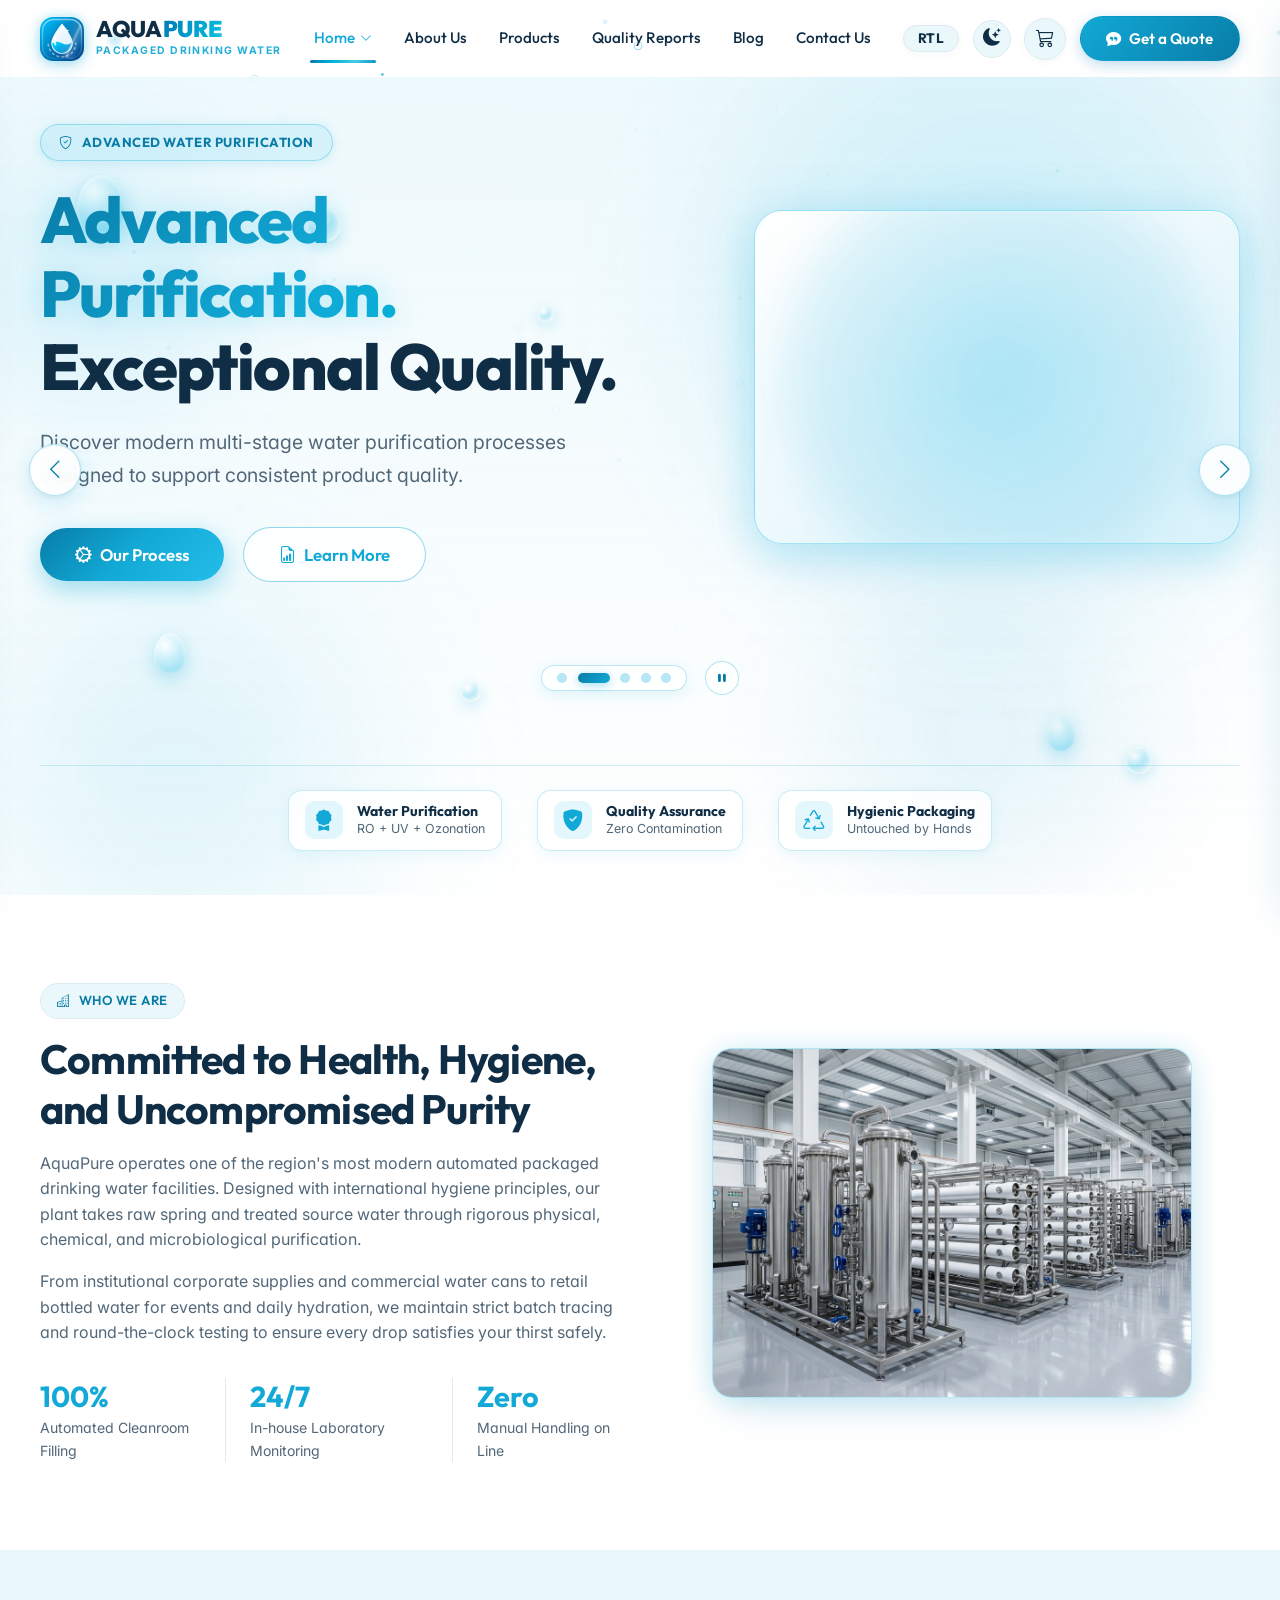
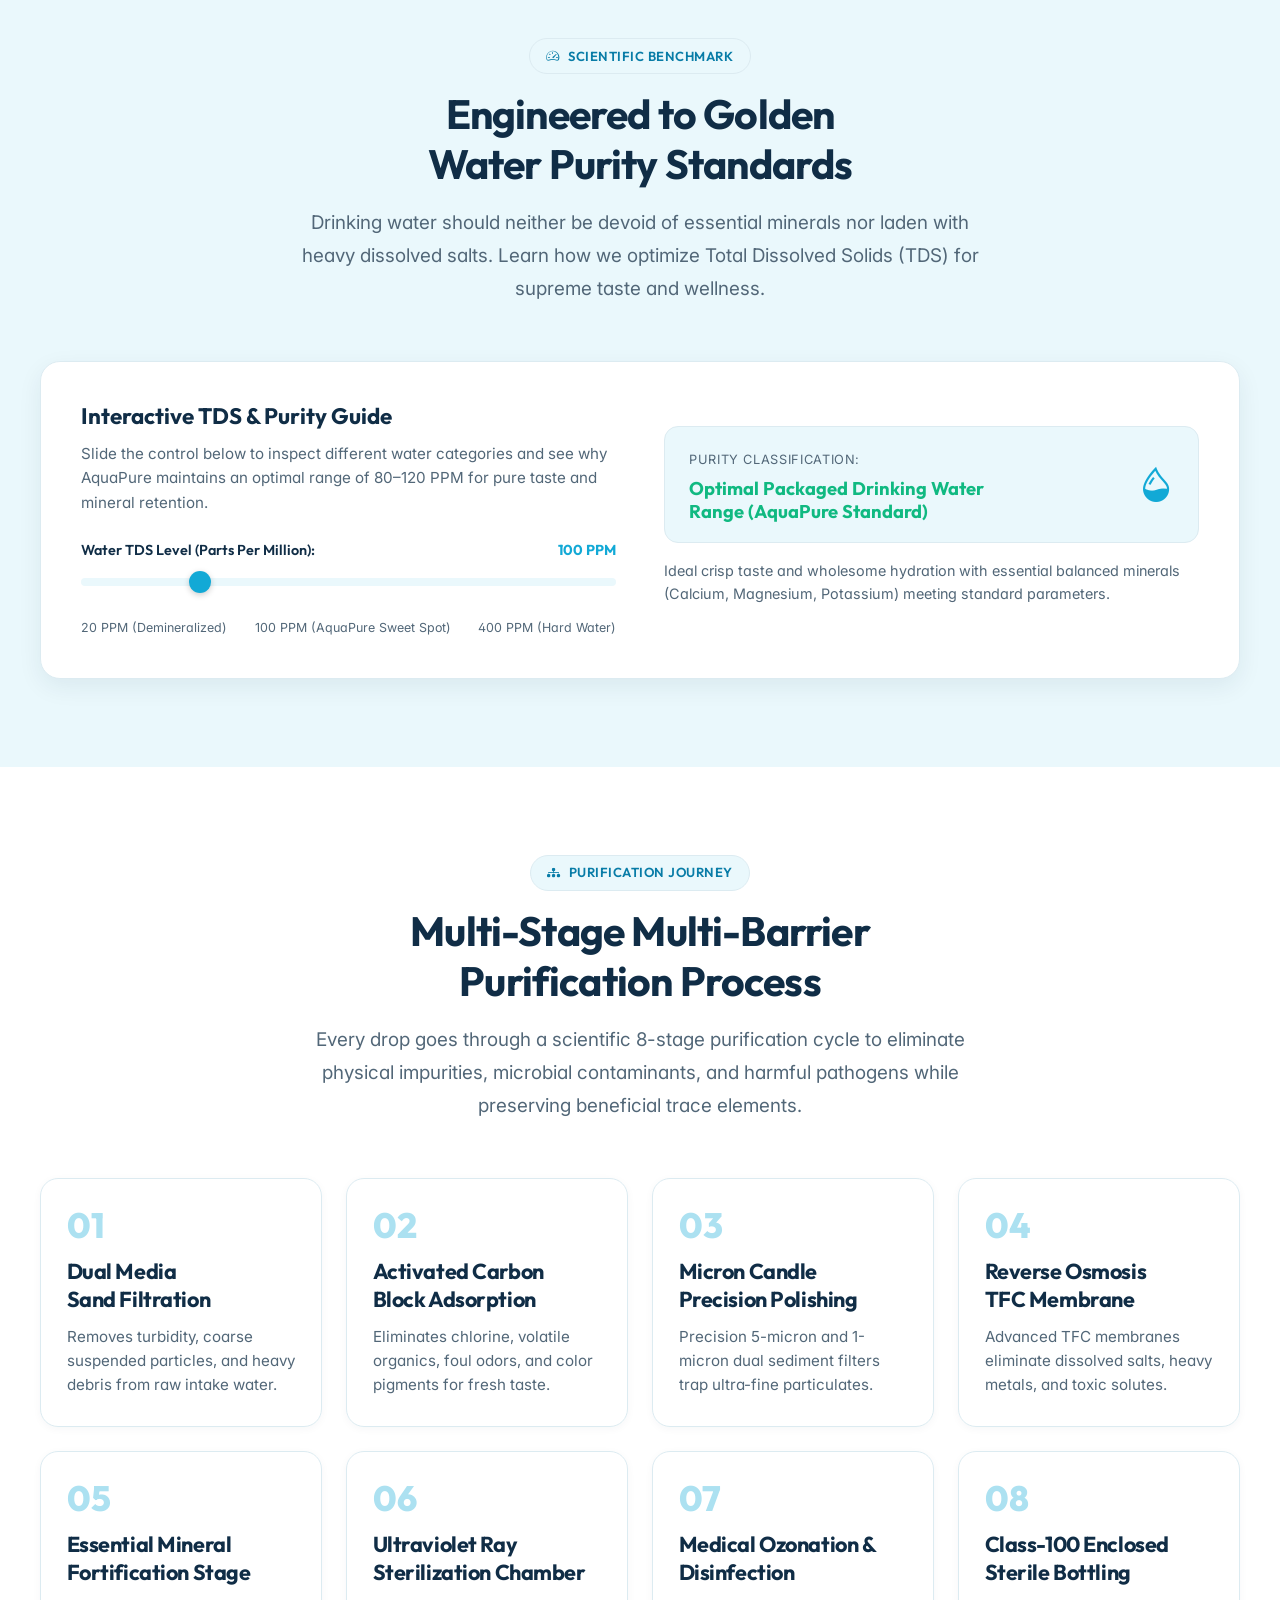
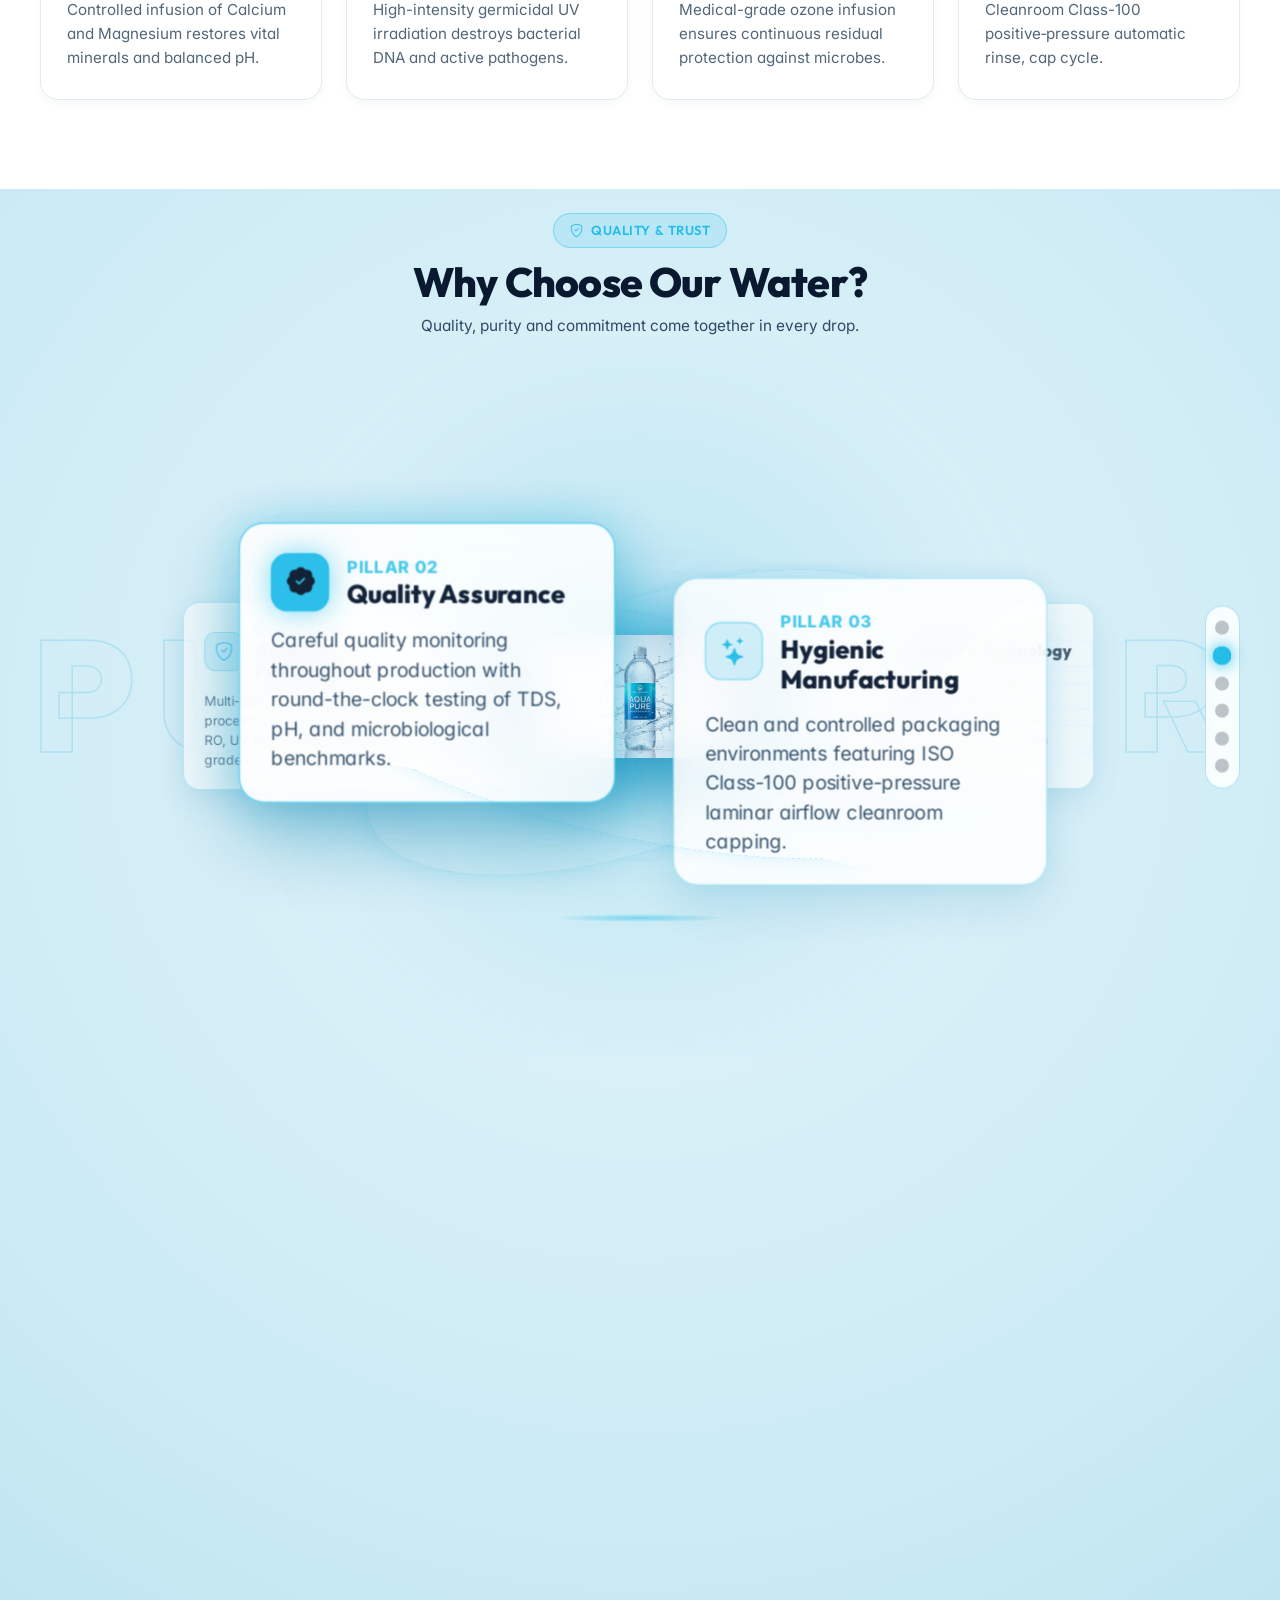
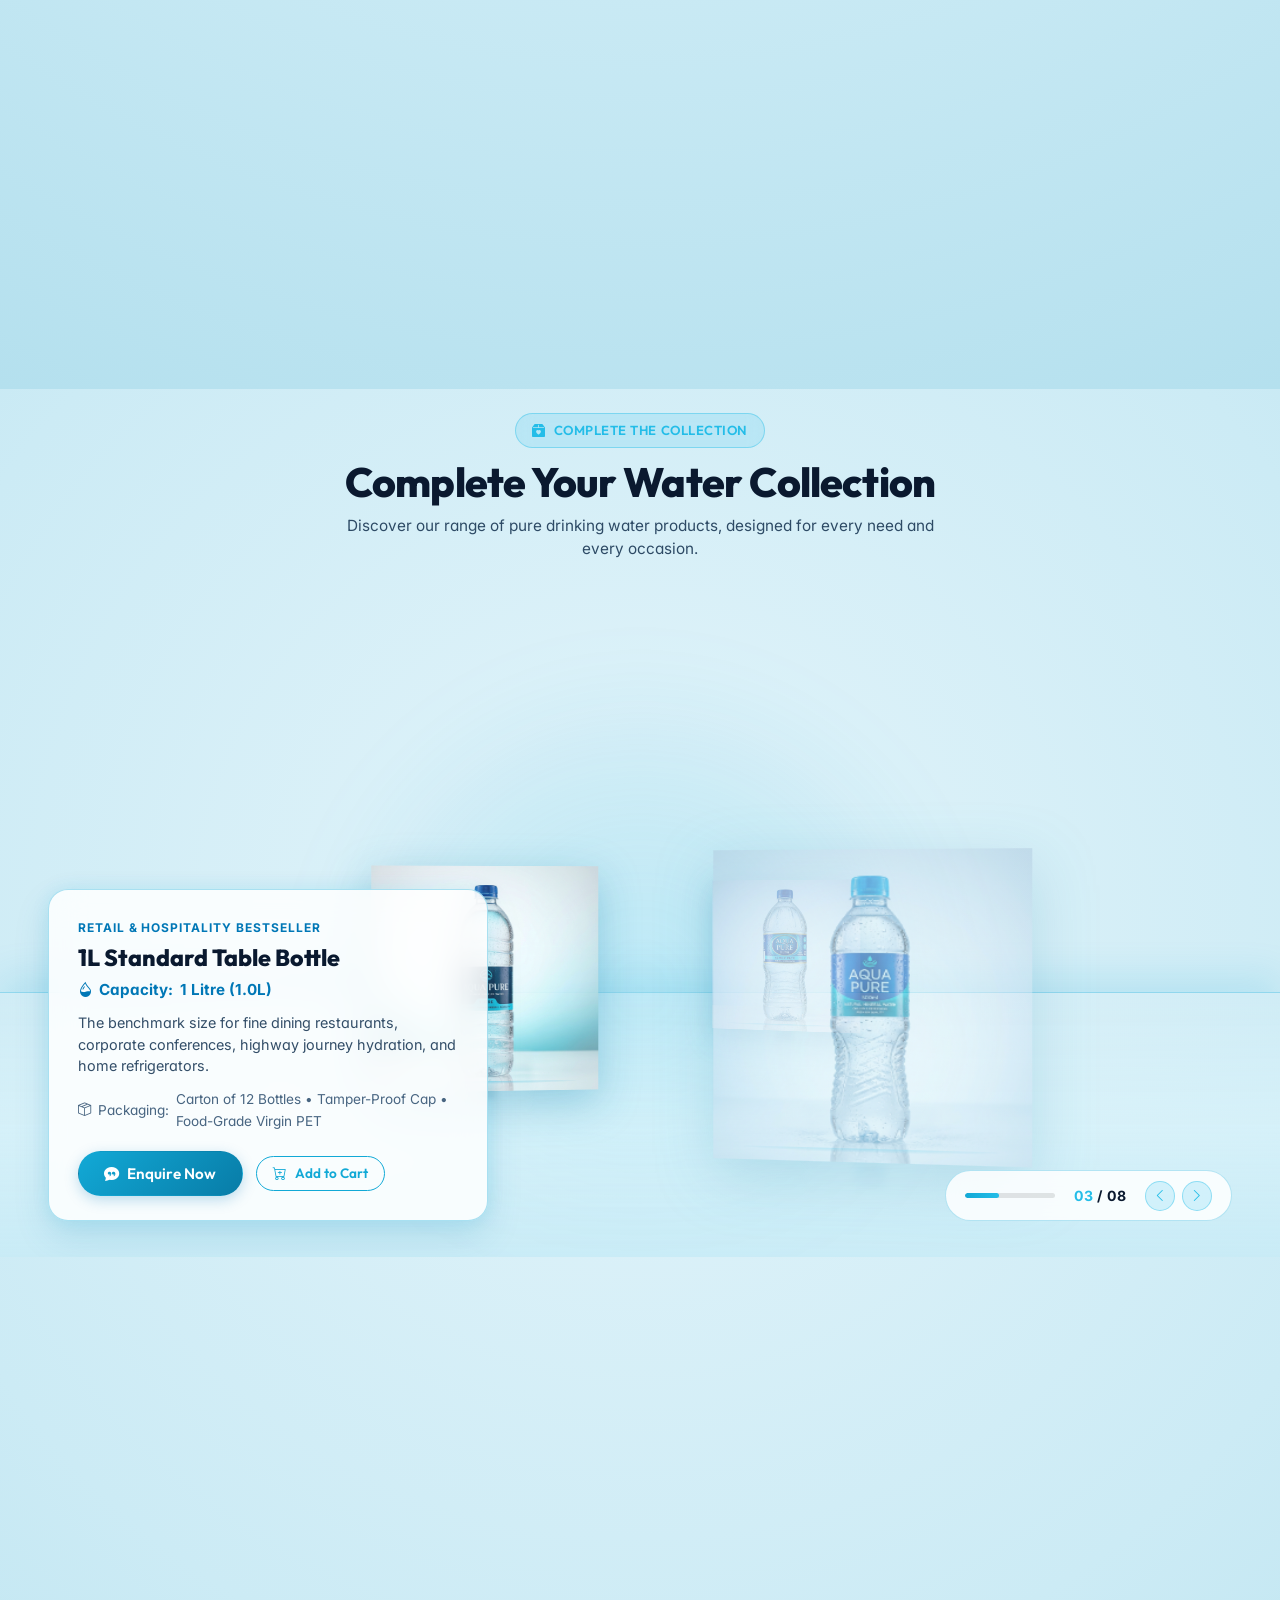
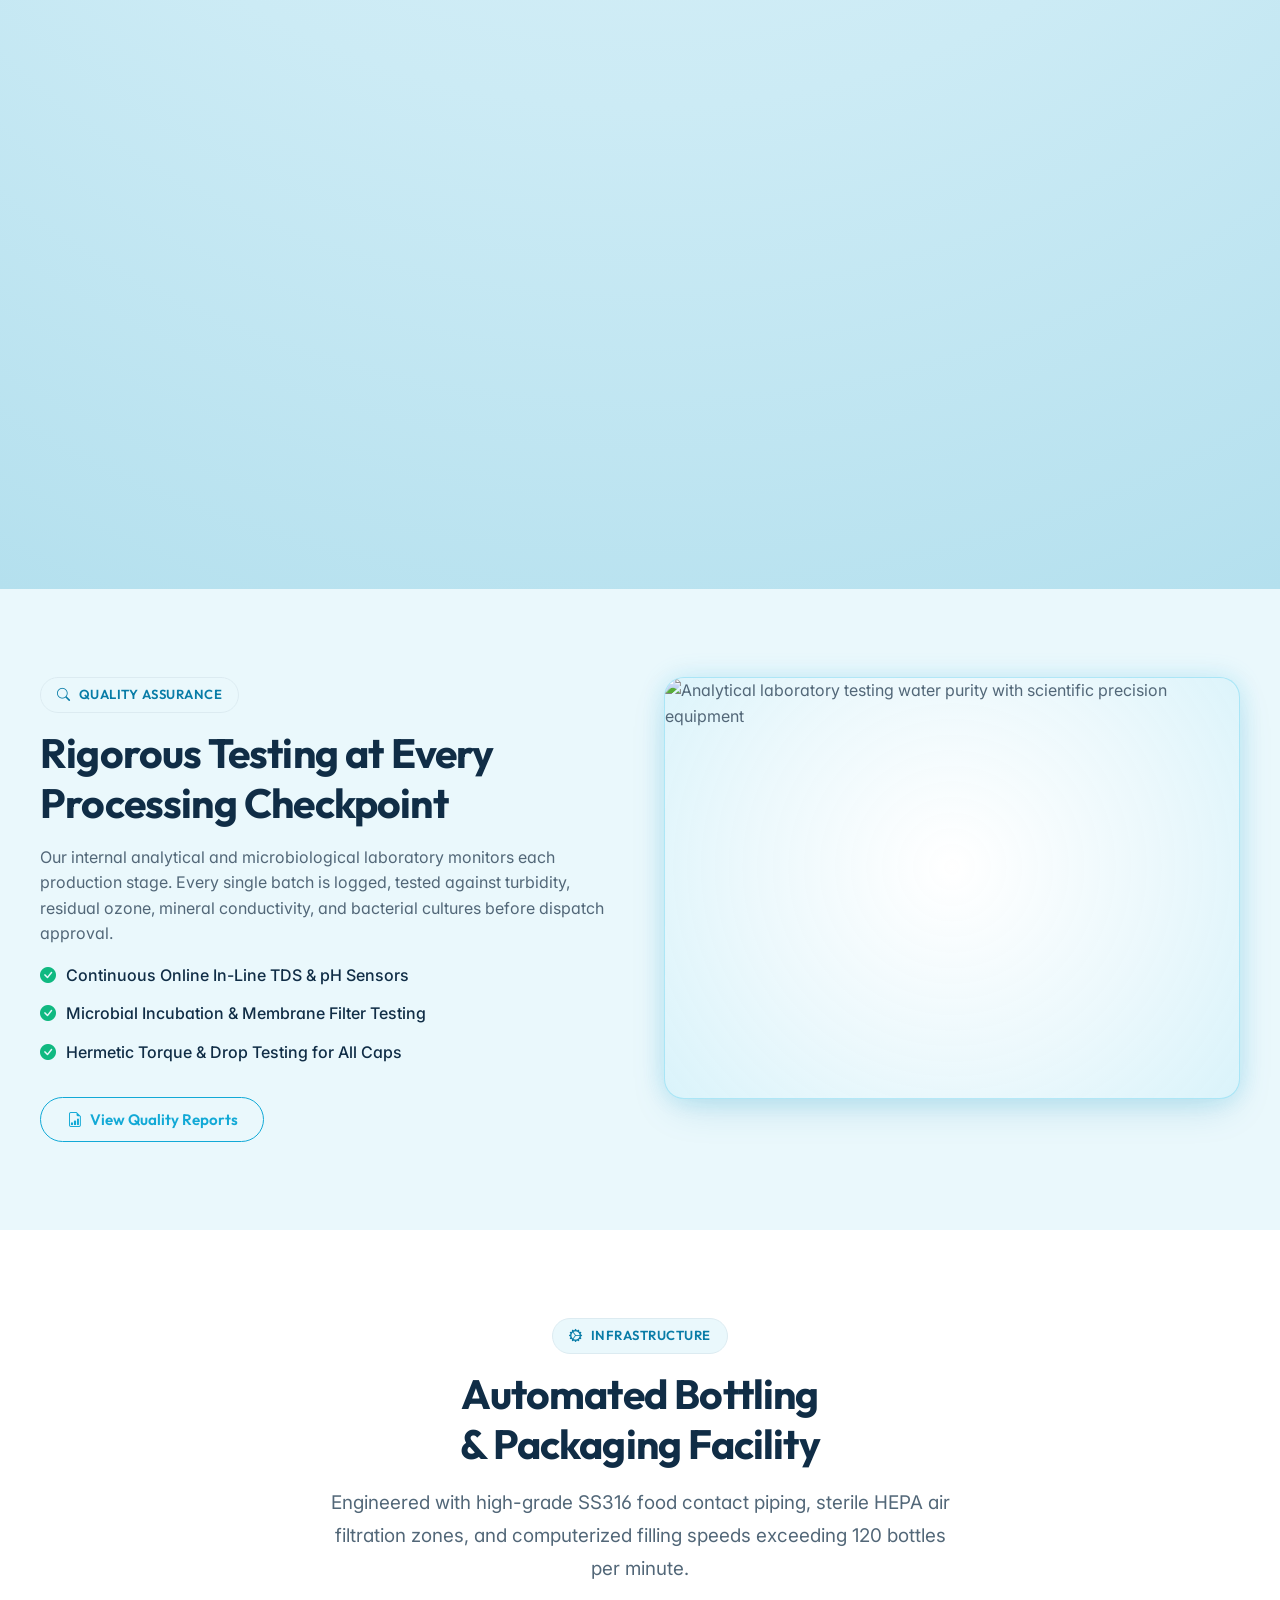
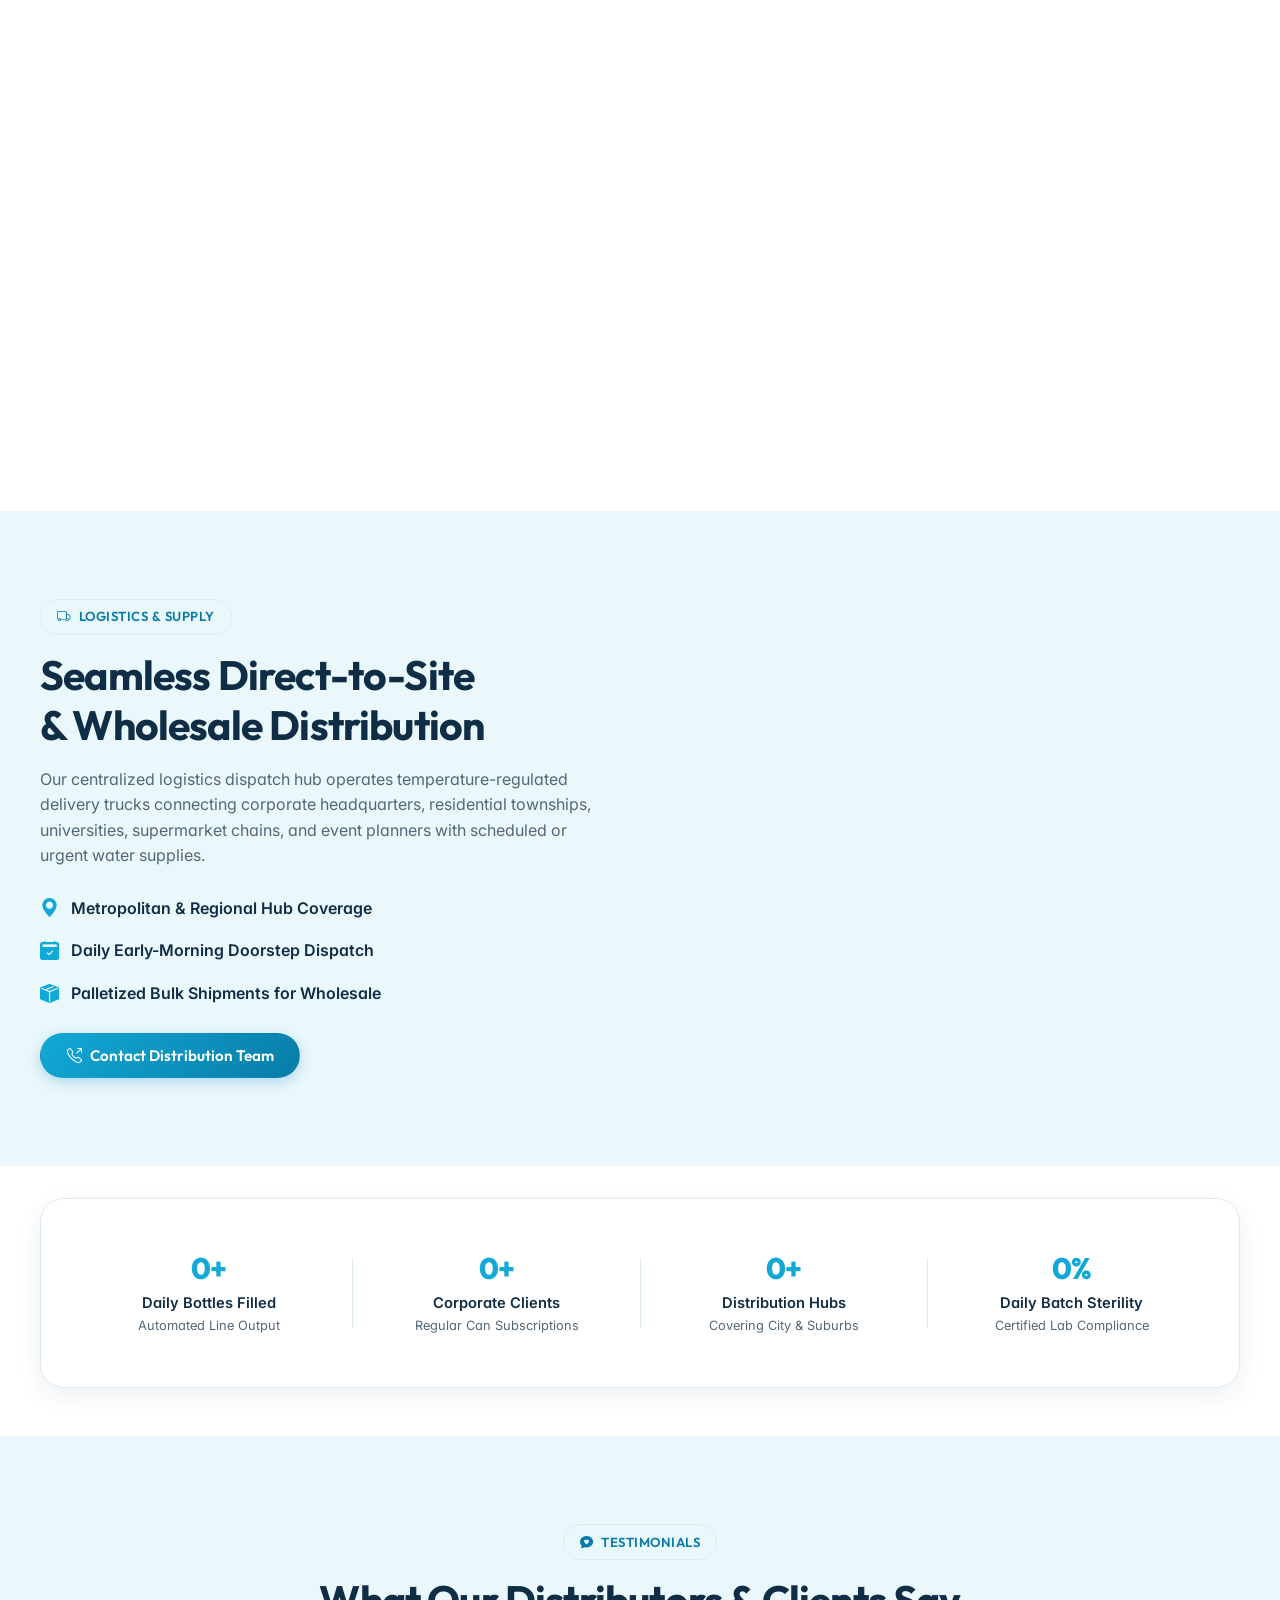
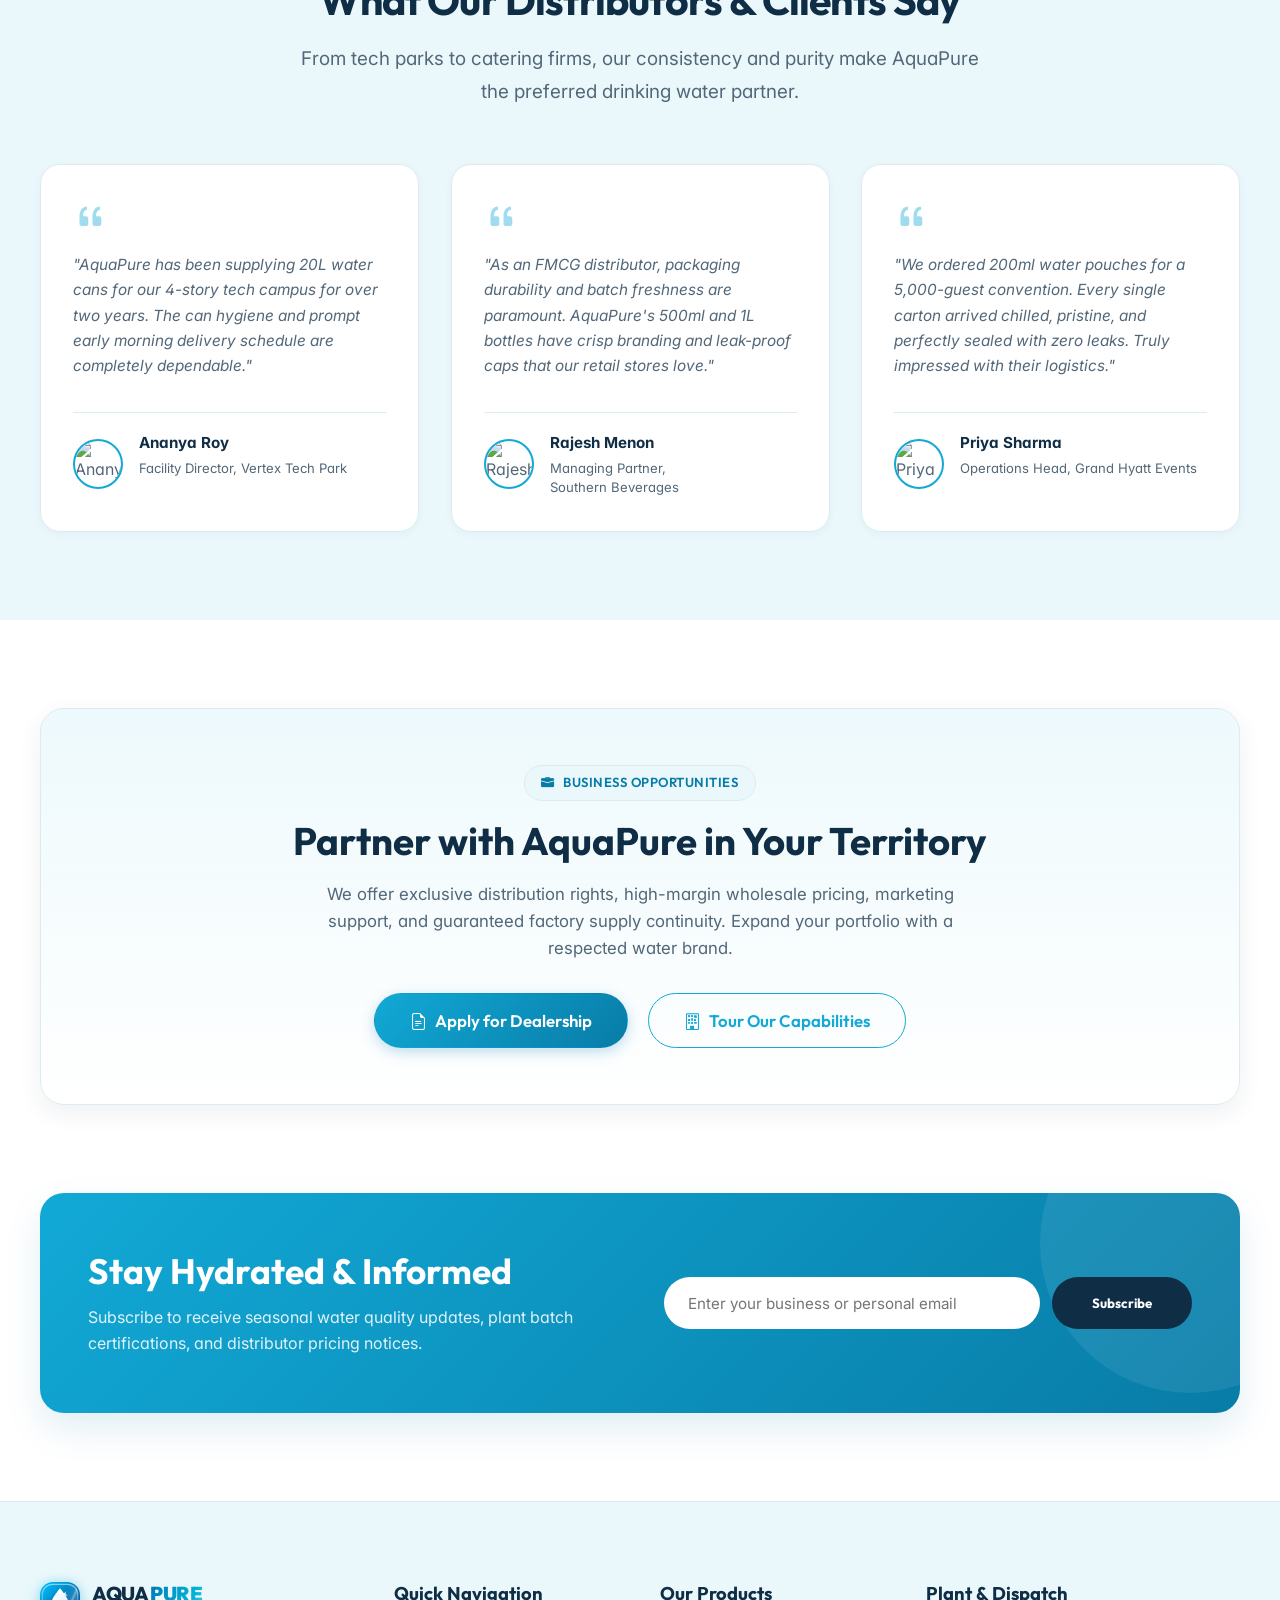
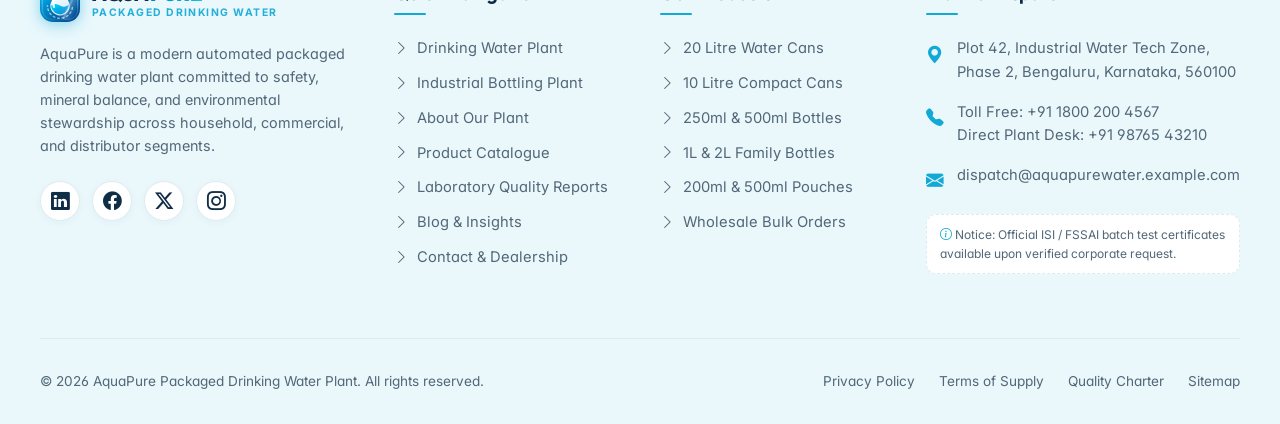
==== commit 1f52262c: "Fix website issues" ====
--- a/index.html
+++ b/index.html
@@ -57,7 +57,7 @@
 
   <!-- Custom Stylesheets -->
   <link rel="stylesheet" href="assets/css/themes.css">
-  <link rel="stylesheet" href="assets/css/style.css?v=4.7">
+  <link rel="stylesheet" href="assets/css/style.css?v=4.8">
   <link rel="stylesheet" href="assets/css/typography.css">
   <link rel="stylesheet" href="assets/css/animations.css">
   <link rel="stylesheet" href="assets/css/hero-animations.css?v=2.5">
@@ -176,6 +176,7 @@
 <li class="nav-item">
 <a href="quality-reports.html" class="nav-link">Quality Reports</a>
 </li>
+          <li class="nav-item"><a href="blog.html" class="nav-link">Blog</a></li>
 <li class="nav-item">
 <a href="contact.html" class="nav-link">Contact Us</a>
 </li>
@@ -185,7 +186,6 @@
 <div class="nav-actions">
 <!-- RTL Direction Toggle Button -->
         <button type="button" class="rtl-toggle-btn" aria-label="Toggle Direction: Right to Left (RTL)" title="Right to Left (RTL)">
-          <i class="bi bi-text-right dir-icon"></i>
           <span class="dir-label">RTL</span>
         </button>
 <!-- Light / Dark Mode Toggle -->
@@ -235,6 +235,7 @@
 <li><a href="about.html" class="mobile-nav-link">About Us</a></li>
 <li><a href="products.html" class="mobile-nav-link">Products</a></li>
 <li><a href="quality-reports.html" class="mobile-nav-link">Quality Reports</a></li>
+      <li><a href="blog.html" class="mobile-nav-link">Blog</a></li>
 <li><a href="contact.html" class="mobile-nav-link">Contact Us</a></li>
 </ul>
 <div class="mobile-drawer-footer">
@@ -742,7 +743,7 @@
         <div class="showcase-progress-wrap">
           <div class="showcase-progress-bar"><div class="showcase-progress-fill" id="showcaseProgressFill"></div></div>
           <div class="showcase-stepper">
-            <span id="showcaseCurrentIdx">01</span> / <span>06</span>
+            <span id="showcaseCurrentIdx">01</span> / <span>08</span>
           </div>
           <div class="showcase-nav-arrows">
             <button type="button" class="showcase-arrow prev" id="showcasePrevBtn" aria-label="Previous Product"><i class="bi bi-chevron-left"></i></button>
@@ -1024,10 +1025,13 @@
 <div class="footer-grid">
 <!-- Col 1: About & Brand -->
 <div class="footer-col">
-<a href="index.html" class="brand-logo" style="margin-bottom:1.2rem;">
-<img src="assets/images/logo-icon.svg" alt="AquaPure Logo" class="brand-logo-emblem" width="36" height="36" style="width:36px; height:36px;" decoding="async">
-<span class="brand-name" style="font-size:1.25rem;">AQUA<span>PURE</span></span>
-</a>
+<a href="index.html" class="brand-logo" aria-label="AquaPure Home" style="margin-bottom:1.2rem;">
+            <img src="assets/images/logo-icon.svg" alt="AquaPure Logo" class="brand-logo-emblem" width="40" height="40" style="width:40px; height:40px;" decoding="async">
+            <div class="brand-text">
+              <span class="brand-name" style="font-size:1.25rem;">AQUA<span>PURE</span></span>
+              <span class="brand-tagline">PACKAGED DRINKING WATER</span>
+            </div>
+          </a>
 <p style="font-size:0.9rem; line-height:1.6; margin-bottom:1.5rem;">
 AquaPure is a modern automated packaged drinking water plant committed to safety, mineral balance, and environmental stewardship across household, commercial, and distributor segments.
 </p>
@@ -1047,6 +1051,7 @@
 <li><a href="about.html"><i class="bi bi-chevron-right"></i> About Our Plant</a></li>
 <li><a href="products.html"><i class="bi bi-chevron-right"></i> Product Catalogue</a></li>
 <li><a href="quality-reports.html"><i class="bi bi-chevron-right"></i> Laboratory Quality Reports</a></li>
+<li><a href="blog.html"><i class="bi bi-chevron-right"></i> Blog &amp; Insights</a></li>
 <li><a href="contact.html"><i class="bi bi-chevron-right"></i> Contact & Dealership</a></li>
 </ul>
 </div>
@@ -1160,7 +1165,7 @@
 <!-- Scripts -->
 <script src="assets/js/theme.js?v=2.0"></script>
 <script src="assets/js/scroll-effects.js"></script>
-  <script src="assets/js/animations.js"></script>
+  <script src="assets/js/animations.js?v=4.8"></script>
 <script src="assets/js/main.js?v=3.1"></script>
 <script src="assets/js/cart.js"></script>
   <script src="https://cdn.jsdelivr.net/npm/gsap@3.12.5/dist/gsap.min.js"></script>
--- a/assets/css/themes.css
+++ b/assets/css/themes.css
@@ -220,6 +220,12 @@
   text-align: right;
 }
 
+[dir="rtl"] .stats-strip .stat-number,
+[dir="rtl"] .stats-strip .stat-label,
+[dir="rtl"] .stats-strip .stat-sublabel {
+  text-align: center;
+}
+
 /* Hero Section in RTL */
 [dir="rtl"] .hero-content {
   text-align: right;
--- a/assets/css/style.css
+++ b/assets/css/style.css
@@ -654,7 +654,7 @@
   font-weight: 700;
   display: inline-flex;
   align-items: center;
-  gap: 0.45rem;
+  justify-content: center;
   cursor: pointer;
   transition: all 0.25s cubic-bezier(0.16, 1, 0.3, 1);
   box-shadow: var(--shadow-sm);
@@ -1418,45 +1418,73 @@
   border-radius: 24px;
   border: 1px solid var(--border-color);
   box-shadow: var(--shadow-md);
-  padding: 3rem 2rem;
+  padding: 2.75rem 1.5rem;
   display: grid;
   grid-template-columns: repeat(4, 1fr);
-  gap: 1.5rem;
+  gap: 0;
+  align-items: stretch;
   text-align: center;
 }
 
 .stat-item {
   position: relative;
+  display: flex;
+  flex-direction: column;
+  align-items: center;
+  justify-content: flex-start;
+  padding: 0.5rem 1.25rem;
+  text-align: center;
+  box-sizing: border-box;
 }
 
 .stat-item:not(:last-child)::after {
   content: '';
   position: absolute;
   top: 15%;
+  bottom: 15%;
   inset-inline-end: 0;
-  height: 70%;
   width: 1px;
   background-color: var(--border-color);
 }
 
 .stat-number {
   font-family: var(--font-heading);
-  font-size: 2.8rem;
+  font-size: clamp(1.85rem, 2.3vw, 2.5rem);
   font-weight: 800;
   color: var(--primary-blue);
-  line-height: 1.1;
-  margin-bottom: 0.4rem;
+  line-height: 1.15;
+  margin-bottom: 0.5rem;
+  white-space: nowrap;
+  letter-spacing: -0.01em;
+  text-align: center;
+}
+
+.stat-unit {
+  font-size: 0.62em;
+  font-weight: 700;
+  margin-inline-start: 0.3rem;
+  opacity: 0.9;
+  letter-spacing: normal;
+  display: inline-block;
+  vertical-align: baseline;
 }
 
 .stat-label {
-  font-size: 0.95rem;
+  font-size: 0.92rem;
   font-weight: 600;
   color: var(--heading);
+  line-height: 1.4;
+  max-width: 220px;
+  margin-inline: auto;
+  text-align: center;
 }
 
 .stat-sublabel {
   font-size: 0.8rem;
   color: var(--body-text);
+  margin-top: 0.3rem;
+  line-height: 1.3;
+  text-align: center;
 }
 
 /* --- Interactive Purity / TDS Calculator Widget --- */
--- a/assets/css/responsive.css
+++ b/assets/css/responsive.css
@@ -229,7 +229,7 @@
 
   .stats-strip {
     grid-template-columns: repeat(2, 1fr);
-    gap: 2rem;
+    gap: 2.25rem 0;
   }
 
   .stat-item:nth-child(2)::after {
